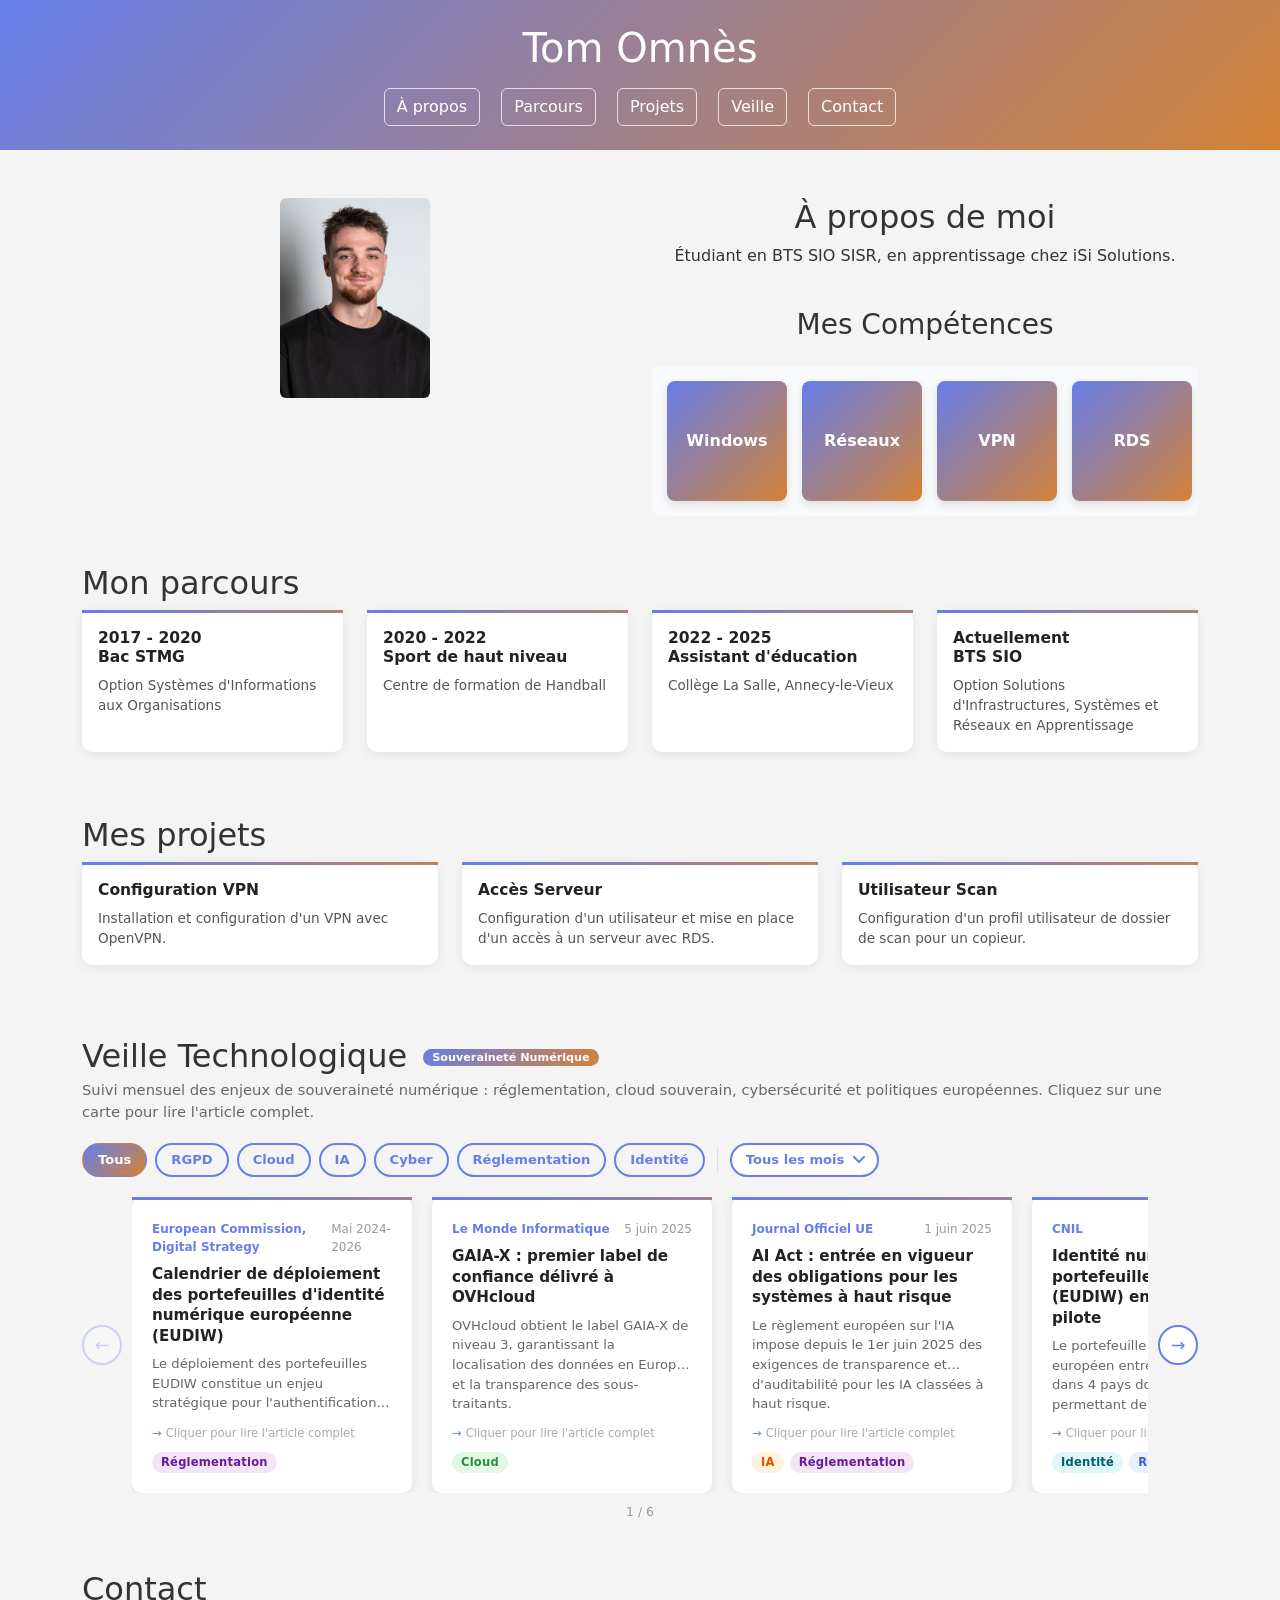
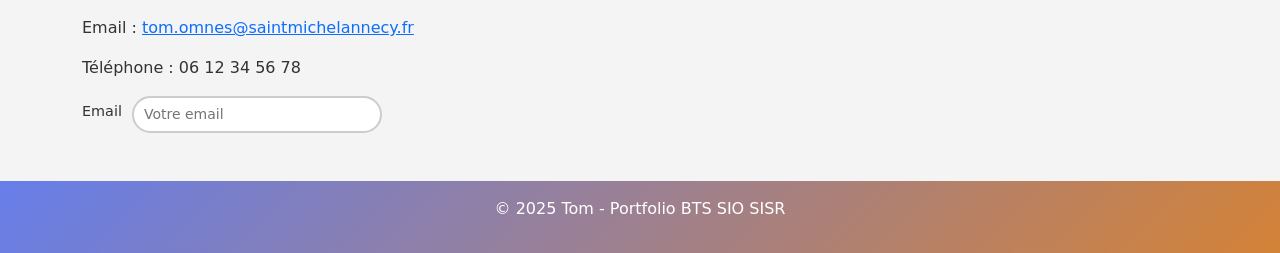
==== index.html @ b701b15f "Update source attribution in index.html" ====
<!DOCTYPE html>
<html lang="fr">
<head>
  <meta charset="UTF-8">
  <meta name="viewport" content="width=device-width, initial-scale=1">
  <title>Portfolio Tom Omnès</title>
  <link href="https://cdn.jsdelivr.net/npm/bootstrap@5.3.2/dist/css/bootstrap.min.css" rel="stylesheet">
  <link rel="stylesheet" href="Style.css">
  <style>

    /* ══════════════════════════════════════════════════════════
       HEADER / FOOTER
    ══════════════════════════════════════════════════════════ */
    header {
      background: linear-gradient(135deg, #667eea 0%, #d48236 100%) !important;
    }
    footer {
      background: linear-gradient(135deg, #667eea 0%, #d48236 100%) !important;
    }
    header .btn-outline-light {
      border-color: rgba(255,255,255,0.75) !important;
      color: #fff !important;
    }
    header .btn-outline-light:hover {
      background-color: rgba(255,255,255,0.2) !important;
      border-color: #fff !important;
    }

    /* ══════════════════════════════════════════════════════════
       CARDS UNIFIÉES — Parcours & Projets
    ══════════════════════════════════════════════════════════ */
    .card {
      border: none !important;
      border-top: 3px solid transparent !important;
      border-image: linear-gradient(135deg, #667eea, #d48236) 1 !important;
      border-radius: 10px !important;
      box-shadow: 0 2px 12px rgba(0,0,0,0.08) !important;
      transition: transform 0.25s ease, box-shadow 0.25s ease !important;
      background: #fff !important;
    }
    .card:hover {
      transform: translateY(-5px) !important;
      box-shadow: 0 8px 24px rgba(102,126,234,0.18) !important;
    }
    .card-title { font-weight: 700; color: #222; font-size: 0.97rem; }
    .card-text  { font-size: 0.85rem; color: #555; }

    /* ══════════════════════════════════════════════════════════
       COMPÉTENCES — carrousel infini
    ══════════════════════════════════════════════════════════ */
    .competences-scroll {
      width: 100%; overflow: hidden;
      background-color: #f8f9fa;
      border-radius: 8px; padding: 15px 0;
    }
    .competences-container {
      display: flex; gap: 15px; padding: 0 15px;
      animation: scrollLeft 30s linear infinite;
      width: fit-content;
    }
    .competences-container:hover { animation-play-state: paused; }
    .competence-card {
      min-width: 120px; height: 120px;
      background: linear-gradient(135deg, #667eea 0%, #d48236 100%);
      color: white; border-radius: 8px;
      display: flex; align-items: center; justify-content: center;
      font-weight: bold; text-align: center; padding: 10px;
      box-shadow: 0 4px 8px rgba(0,0,0,0.1);
      flex-shrink: 0; transition: transform 0.3s ease;
    }
    .competence-card:hover { transform: scale(1.05); }
    @keyframes scrollLeft {
      0%   { transform: translateX(0); }
      100% { transform: translateX(calc(-50% - 7.5px)); }
    }

    /* ══════════════════════════════════════════════════════════
       VEILLE — EN-TÊTE & FILTRES
    ══════════════════════════════════════════════════════════ */
    #veille { margin-bottom: 3rem; }
    #veille > h2 { margin-bottom: 0.25rem; }
    .veille-intro { color: #666; font-size: 0.92rem; margin-bottom: 1.25rem; }

    .month-badge {
      display: inline-block; font-size: 0.7rem; font-weight: 700;
      background: linear-gradient(135deg, #667eea, #d48236);
      color: #fff; padding: 2px 9px; border-radius: 100px;
      margin-left: 6px; vertical-align: middle;
    }

    .veille-filters {
      display: flex; flex-wrap: wrap; align-items: center;
      gap: 8px; margin-bottom: 1.25rem;
    }
    .filter-btn {
      padding: 5px 14px;
      border: 2px solid #667eea; background: transparent; color: #667eea;
      border-radius: 100px; font-size: 0.82rem; font-weight: 600;
      cursor: pointer; transition: all 0.2s ease;
    }
    .filter-btn:hover, .filter-btn.active {
      background: linear-gradient(135deg, #667eea, #d48236);
      border-color: transparent; color: #fff;
    }
    .filter-separator { width: 1px; height: 24px; background: #ddd; margin: 0 4px; }
    .filter-select {
      padding: 5px 32px 5px 14px;
      border: 2px solid #667eea; border-radius: 100px;
      font-size: 0.82rem; font-weight: 600; color: #667eea;
      background-color: #fff;
      background-image: url("data:image/svg+xml,%3Csvg xmlns='http://www.w3.org/2000/svg' width='12' height='8' viewBox='0 0 12 8'%3E%3Cpath d='M1 1l5 5 5-5' fill='none' stroke='%23667eea' stroke-width='2' stroke-linecap='round'/%3E%3C/svg%3E");
      background-repeat: no-repeat; background-position: right 12px center;
      appearance: none; -webkit-appearance: none;
      cursor: pointer; transition: all 0.2s ease; outline: none;
    }
    .filter-select:hover, .filter-select:focus {
      border-color: #d48236; color: #d48236;
      background-image: url("data:image/svg+xml,%3Csvg xmlns='http://www.w3.org/2000/svg' width='12' height='8' viewBox='0 0 12 8'%3E%3Cpath d='M1 1l5 5 5-5' fill='none' stroke='%23d48236' stroke-width='2' stroke-linecap='round'/%3E%3C/svg%3E");
    }

    /* ══════════════════════════════════════════════════════════
       VEILLE — CARROUSEL
    ══════════════════════════════════════════════════════════ */
    .veille-carousel-wrapper {
      position: relative; display: flex; align-items: center; gap: 10px;
    }
    .carousel-arrow {
      flex-shrink: 0; width: 40px; height: 40px; border-radius: 50%;
      border: 2px solid #667eea; background: #fff; color: #667eea;
      font-size: 1.1rem; cursor: pointer;
      display: flex; align-items: center; justify-content: center;
      transition: all 0.2s ease; user-select: none;
    }
    .carousel-arrow:hover {
      background: linear-gradient(135deg, #667eea, #d48236);
      border-color: transparent; color: #fff;
    }
    .carousel-arrow:disabled {
      opacity: 0.28; cursor: default;
      background: #fff; color: #667eea; border-color: #667eea;
    }
    .veille-track-outer { flex: 1; overflow: hidden; }
    .veille-track {
      display: flex; gap: 1.25rem;
      transition: transform 0.35s ease; will-change: transform;
    }
    .carousel-counter {
      text-align: center; font-size: 0.78rem; color: #999; margin-top: 10px;
    }

    /* ══════════════════════════════════════════════════════════
       VEILLE — CARTE (mode résumé uniquement)
    ══════════════════════════════════════════════════════════ */
    .veille-card {
      background: #fff; border-radius: 10px;
      box-shadow: 0 2px 12px rgba(0,0,0,0.08);
      padding: 1.25rem;
      display: flex; flex-direction: column;
      flex-shrink: 0; width: 280px;
      border-top: 3px solid transparent;
      border-image: linear-gradient(135deg, #667eea, #d48236) 1;
      transition: transform 0.25s ease, box-shadow 0.25s ease;
      cursor: pointer;
    }
    .veille-card:hover {
      transform: translateY(-5px);
      box-shadow: 0 8px 24px rgba(102,126,234,0.18);
    }

    .veille-meta {
      display: flex; justify-content: space-between; align-items: center;
      font-size: 0.75rem; color: #999; margin-bottom: 0.5rem;
    }
    .veille-source { font-weight: 600; color: #667eea; }

    .veille-card h4 {
      font-size: 0.95rem; font-weight: 700;
      margin-bottom: 0.5rem; color: #222; line-height: 1.35;
    }

    /* Résumé court — 3 lignes max avec ellipsis */
    .veille-short {
      font-size: 0.82rem; color: #666; line-height: 1.5;
      display: -webkit-box;
      -webkit-line-clamp: 3;
      -webkit-box-orient: vertical;
      overflow: hidden;
      flex: 1;
      margin-bottom: 0.75rem;
    }

    /* Indication "cliquer pour plus" */
    .veille-hint {
      font-size: 0.72rem; color: #aaa;
      display: flex; align-items: center; gap: 4px;
      margin-bottom: 0.6rem;
    }
    .veille-hint::before { content: "→"; color: #667eea; }

    /* Tags */
    .veille-tags { display: flex; flex-wrap: wrap; gap: 6px; margin-top: auto; }
    .tag {
      font-size: 0.72rem; font-weight: 700; padding: 2px 9px;
      border-radius: 100px; background: #f0f0f0; color: #555;
      letter-spacing: 0.02em;
    }
    .tag[data-theme="RGPD"]           { background:#e8f0fe; color:#3b5bdb; }
    .tag[data-theme="Cloud"]          { background:#e3f9e5; color:#2b8a3e; }
    .tag[data-theme="IA"]             { background:#fff3e0; color:#e65100; }
    .tag[data-theme="Cyber"]          { background:#fce4ec; color:#c62828; }
    .tag[data-theme="Réglementation"] { background:#f3e5f5; color:#6a1b9a; }
    .tag[data-theme="Identité"]       { background:#e0f7fa; color:#006064; }
    .tag[data-theme="Infra"]          { background:#fafafa; color:#333; border:1px solid #ddd; }

    /* ══════════════════════════════════════════════════════════
       MODALE DE DÉTAIL
    ══════════════════════════════════════════════════════════ */
    .modal-overlay {
      position: fixed; inset: 0; z-index: 9999;
      background: rgba(0,0,0,0.55);
      display: flex; align-items: center; justify-content: center;
      padding: 20px;
      opacity: 0; pointer-events: none;
      transition: opacity 0.25s ease;
    }
    .modal-overlay.open {
      opacity: 1; pointer-events: all;
    }
    .modal-box {
      background: #fff; border-radius: 14px;
      max-width: 640px; width: 100%;
      max-height: 85vh; overflow-y: auto;
      padding: 2rem;
      transform: translateY(24px);
      transition: transform 0.25s ease;
      position: relative;
    }
    .modal-overlay.open .modal-box {
      transform: translateY(0);
    }

    /* Barre de couleur en haut de la modale */
    .modal-box::before {
      content: "";
      display: block;
      height: 4px;
      background: linear-gradient(135deg, #667eea, #d48236);
      border-radius: 4px 4px 0 0;
      margin: -2rem -2rem 1.5rem -2rem;
      border-radius: 14px 14px 0 0;
    }

    .modal-close {
      position: absolute; top: 1rem; right: 1rem;
      width: 32px; height: 32px; border-radius: 50%;
      border: 1.5px solid #ddd; background: #fff;
      color: #888; font-size: 1rem; cursor: pointer;
      display: flex; align-items: center; justify-content: center;
      transition: all 0.2s;
    }
    .modal-close:hover { background: #f4f4f4; color: #333; border-color: #bbb; }

    .modal-meta {
      display: flex; align-items: center; gap: 10px;
      flex-wrap: wrap; margin-bottom: 0.75rem;
      font-size: 0.8rem; color: #999;
    }
    .modal-source { font-weight: 700; color: #667eea; font-size: 0.85rem; }
    .modal-date   { font-size: 0.8rem; }

    .modal-box h3 {
      font-size: 1.1rem; font-weight: 700; color: #222;
      line-height: 1.4; margin-bottom: 1rem;
    }

    .modal-detail {
      font-size: 0.88rem; color: #444;
      line-height: 1.75; margin-bottom: 1.25rem;
      white-space: pre-line;
    }

    /* Lien source dans la modale */
    .modal-link {
      display: inline-flex; align-items: center; gap: 6px;
      padding: 8px 18px;
      background: linear-gradient(135deg, #667eea, #d48236);
      color: #fff; font-size: 0.83rem; font-weight: 600;
      border-radius: 100px; text-decoration: none;
      transition: opacity 0.2s;
    }
    .modal-link:hover { opacity: 0.88; color: #fff; }
    .modal-link::before { content: "↗"; }

    .modal-tags { display: flex; flex-wrap: wrap; gap: 6px; margin-top: 1.25rem; }

    @media (max-width: 600px) {
      .veille-card { width: calc(100vw - 120px); }
      .veille-filters { gap: 6px; }
      .modal-box { padding: 1.5rem; }
    }

  </style>
</head>
<body>

  <!-- ══════════════════════════════════════════════════════════
       MODALE — générée une seule fois, remplie par le JS
  ══════════════════════════════════════════════════════════ -->
  <div class="modal-overlay" id="veilleModal" role="dialog" aria-modal="true">
    <div class="modal-box">
      <button class="modal-close" id="modalClose" aria-label="Fermer">✕</button>
      <div class="modal-meta">
        <span class="modal-source" id="mSource"></span>
        <span>·</span>
        <span class="modal-date" id="mDate"></span>
      </div>
      <h3 id="mTitle"></h3>
      <p class="modal-detail" id="mDetail"></p>
      <a class="modal-link" id="mLink" href="#" target="_blank" rel="noopener">Lire l'article source</a>
      <div class="modal-tags" id="mTags"></div>
    </div>
  </div>

  <header class="text-white text-center py-4">
    <h1>Tom Omnès</h1>
    <nav class="mt-3">
      <a href="#propos"   class="btn btn-outline-light mx-2">À propos</a>
      <a href="#parcours" class="btn btn-outline-light mx-2">Parcours</a>
      <a href="#projets"  class="btn btn-outline-light mx-2">Projets</a>
      <a href="#veille"   class="btn btn-outline-light mx-2">Veille</a>
      <a href="#contact"  class="btn btn-outline-light mx-2">Contact</a>
    </nav>
  </header>

  <main class="container my-5">

    <!-- ── À PROPOS ─────────────────────────────────────────── -->
    <div id="propos" class="row mb-5 align-items-start">
      <div class="col-md-6 d-flex justify-content-center">
        <img id="PhT" src="images/PhotoTom.jpg" alt="Photo de profil" class="img-fluid rounded">
      </div>
      <div class="col-md-6 d-flex flex-column align-items-center justify-content-start">
        <h2 class="text-center">À propos de moi</h2>
        <p class="text-center">Étudiant en BTS SIO SISR, en apprentissage chez iSi Solutions.</p>
        <h3 class="text-center mt-4">Mes Compétences</h3>
        <div class="competences-scroll mt-3">
          <div class="competences-container">
            <div class="competence-card">Windows</div>
            <div class="competence-card">Réseaux</div>
            <div class="competence-card">VPN</div>
            <div class="competence-card">RDS</div>
            <div class="competence-card">Active Directory</div>
            <div class="competence-card">HTML/CSS</div>
            <div class="competence-card">JavaScript</div>
            <div class="competence-card">Linux</div>
            <div class="competence-card">Windows</div>
            <div class="competence-card">Réseaux</div>
            <div class="competence-card">VPN</div>
            <div class="competence-card">RDS</div>
            <div class="competence-card">Active Directory</div>
            <div class="competence-card">HTML/CSS</div>
            <div class="competence-card">JavaScript</div>
            <div class="competence-card">Linux</div>
          </div>
        </div>
      </div>
    </div>

    <!-- ── PARCOURS ──────────────────────────────────────────── -->
    <div id="parcours" class="mb-5">
      <h2>Mon parcours</h2>
      <div class="row">
        <div class="col-md-3 mb-3">
          <div class="card h-100"><div class="card-body">
            <h5 class="card-title">2017 - 2020<br>Bac STMG</h5>
            <p class="card-text">Option Systèmes d'Informations aux Organisations</p>
          </div></div>
        </div>
        <div class="col-md-3 mb-3">
          <div class="card h-100"><div class="card-body">
            <h5 class="card-title">2020 - 2022<br>Sport de haut niveau</h5>
            <p class="card-text">Centre de formation de Handball</p>
          </div></div>
        </div>
        <div class="col-md-3 mb-3">
          <div class="card h-100"><div class="card-body">
            <h5 class="card-title">2022 - 2025<br>Assistant d'éducation</h5>
            <p class="card-text">Collège La Salle, Annecy-le-Vieux</p>
          </div></div>
        </div>
        <div class="col-md-3 mb-3">
          <div class="card h-100"><div class="card-body">
            <h5 class="card-title">Actuellement<br>BTS SIO</h5>
            <p class="card-text">Option Solutions d'Infrastructures, Systèmes et Réseaux en Apprentissage</p>
          </div></div>
        </div>
      </div>
    </div>

    <!-- ── PROJETS ───────────────────────────────────────────── -->
    <div id="projets" class="mb-5">
      <h2>Mes projets</h2>
      <div class="row">
        <div class="col-md-4 mb-4">
          <div class="card h-100"><div class="card-body">
            <h5 class="card-title">Configuration VPN</h5>
            <p class="card-text">Installation et configuration d'un VPN avec OpenVPN.</p>
          </div></div>
        </div>
        <div class="col-md-4 mb-4">
          <div class="card h-100"><div class="card-body">
            <h5 class="card-title">Accès Serveur</h5>
            <p class="card-text">Configuration d'un utilisateur et mise en place d'un accès à un serveur avec RDS.</p>
          </div></div>
        </div>
        <div class="col-md-4 mb-4">
          <div class="card h-100"><div class="card-body">
            <h5 class="card-title">Utilisateur Scan</h5>
            <p class="card-text">Configuration d'un profil utilisateur de dossier de scan pour un copieur.</p>
          </div></div>
        </div>
      </div>
    </div>

    <!-- ── VEILLE TECHNOLOGIQUE ──────────────────────────────── -->
    <div id="veille" class="mb-5">
      <h2>Veille Technologique <span class="month-badge">Souveraineté Numérique</span></h2>
      <p class="veille-intro">
        Suivi mensuel des enjeux de souveraineté numérique : réglementation, cloud souverain,
        cybersécurité et politiques européennes. Cliquez sur une carte pour lire l'article complet.
      </p>

      <div class="veille-filters" id="veilleFilters">
        <button class="filter-btn active" data-filter="all">Tous</button>
        <button class="filter-btn" data-filter="theme-RGPD">RGPD</button>
        <button class="filter-btn" data-filter="theme-Cloud">Cloud</button>
        <button class="filter-btn" data-filter="theme-IA">IA</button>
        <button class="filter-btn" data-filter="theme-Cyber">Cyber</button>
        <button class="filter-btn" data-filter="theme-Réglementation">Réglementation</button>
        <button class="filter-btn" data-filter="theme-Identité">Identité</button>
        <div class="filter-separator"></div>
        <select class="filter-select" id="filterMois" aria-label="Filtrer par mois">
          <option value="all">Tous les mois</option>
          <option value="mois-2025-06">Juin 2025</option>
          <option value="mois-2025-05">Mai 2025</option>
          <!-- Ajouter ici : <option value="mois-2026-04">Avril 2026</option> -->
        </select>
      </div>

      <div class="veille-carousel-wrapper">
        <button class="carousel-arrow" id="arrowPrev" aria-label="Précédent">&#8592;</button>
        <div class="veille-track-outer">
          <div class="veille-track" id="veilleTrack">

            <!-- ══════════════════════════════════════════════════
                 STRUCTURE D'UNE CARTE :
                 - data-themes     : thèmes séparés par espace
                 - data-mois       : AAAA-MM
                 - data-detail     : texte long affiché dans la modale
                                     (peut contenir des \n pour les sauts de ligne)
                 - data-link       : URL de l'article source
                 - data-link-label : texte du bouton lien (optionnel)
                 Ajouter les nouvelles cartes ICI, avant les autres.
            ══════════════════════════════════════════════════ -->

            <!-- CARTE 1 -->
            <article class="veille-card"
              data-themes="Réglementation"
              data-mois="2026-03"
              data-detail="Le Règlement (UE) 2024/1183 établissant le cadre de l'identité numérique européenne est entré en vigueur, mandatant les États membres de fournir des portefeuilles d'identité numérique (eID Wallet) aux citoyens d'ici fin 2026.

Plusieurs États membres, dont la Danemark, la France, la Grèce, l'Italie et l'Espagne, sont attendus pour intégrer une solution technique commune de vérification d'âge dans leurs portefeuilles numériques nationaux. Le calendrier prévoit : fin 2025 les premiers portefeuilles d'État disponibles, et 2026 l'obligation pour les services publics et privés d'accepter l'EUDIW pour l'authentification, avec disponibilité large dans tous les États membres.

Le Règlement du cadre d'identité numérique européenne est entré en force le 20 mai 2024, et les États membres doivent offrir au minimum un portefeuille d'identité numérique à tous les citoyens, résidents et entreprises d'ici 2026.

À retenir : Le déploiement des portefeuilles EUDIW constitue un enjeu stratégique pour l'authentification numérique souveraine européenne, avec une deadline fin 2026."
              data-link="https://digital-strategy.ec.europa.eu/en/policies/eudi-regulation"
              data-link-label="Lire sur digital-strategy.ec">
              <div class="veille-meta">
                <span class="veille-source">European Commission, Digital Strategy</span>
                <span>Mai 2024-2026</span>
              </div>
              <h4>Calendrier de déploiement des portefeuilles d'identité numérique européenne (EUDIW)</h4>
              <p class="veille-short">
                Le déploiement des portefeuilles EUDIW constitue un enjeu stratégique pour l'authentification numérique souveraine européenne, avec une deadline fin 2026.
              </p>
              <span class="veille-hint">Cliquer pour lire l'article complet</span>
              <div class="veille-tags">
                <span class="tag" data-theme="Réglementation">Réglementation</span>
              </div>
            </article>

            <!-- CARTE 2 -->
            <article class="veille-card"
              data-themes="Cloud"
              data-mois="2025-06"
              data-detail="OVHcloud est devenu le premier hébergeur européen à obtenir le label GAIA-X de niveau 3, le plus élevé de l'initiative européenne pour un cloud de confiance.

Ce label garantit trois points essentiels : la localisation des données exclusivement en Europe, la transparence totale sur l'identité des sous-traitants et partenaires techniques, et l'absence d'accès possible par des États tiers en vertu de lois extraterritoriales (comme le CLOUD Act américain).

Concrètement, ce label commence à s'imposer dans les appels d'offres publics français. En 2025, plusieurs collectivités territoriales et établissements de santé ont conditionné leurs marchés cloud à l'obtention d'un label GAIA-X ou d'une qualification SecNumCloud. OVHcloud revendique plus de 1,6 million de clients dans 140 pays et un chiffre d'affaires de 912 M€ en 2024.

L'initiative GAIA-X regroupe 300 organisations membres, dont des acteurs français (Thales, Airbus, Dassault Systèmes) et allemands (SAP, Deutsche Telekom), avec pour ambition de créer un écosystème cloud européen souverain face aux géants américains AWS, Azure et Google Cloud."
              data-link="https://www.lemondeinformatique.fr/"
              data-link-label="Lire sur lemondeinformatique.fr">
              <div class="veille-meta">
                <span class="veille-source">Le Monde Informatique</span>
                <span>5 juin 2025</span>
              </div>
              <h4>GAIA-X : premier label de confiance délivré à OVHcloud</h4>
              <p class="veille-short">
                OVHcloud obtient le label GAIA-X de niveau 3, garantissant la localisation des données en Europe et la transparence des sous-traitants.
              </p>
              <span class="veille-hint">Cliquer pour lire l'article complet</span>
              <div class="veille-tags">
                <span class="tag" data-theme="Cloud">Cloud</span>
              </div>
            </article>

            <!-- CARTE 3 -->
            <article class="veille-card"
              data-themes="IA Réglementation"
              data-mois="2025-06"
              data-detail="Depuis le 1er juin 2025, le règlement européen sur l'intelligence artificielle (AI Act) impose des obligations contraignantes pour les systèmes d'IA classés à haut risque.

Sont concernés : les systèmes d'IA utilisés dans le recrutement, la biométrie, les infrastructures critiques, l'éducation et la justice. Ces systèmes doivent désormais disposer d'une documentation technique complète, être enregistrés dans une base de données européenne (EU AI Database), et faire l'objet d'une surveillance humaine obligatoire.

Les modèles d'IA à usage général (comme les LLM) sont soumis à des obligations de transparence spécifiques. Les fournisseurs de modèles « à risque systémique » (capacités supérieures à 10^25 FLOPS d'entraînement) doivent notifier la Commission européenne et subir des audits indépendants.

En France, la CNIL joue le rôle d'autorité nationale de supervision pour les usages impliquant des données personnelles. Les sanctions prévues vont jusqu'à 35 M€ ou 7 % du chiffre d'affaires mondial pour les violations les plus graves. La mise en application totale du règlement s'échelonnera jusqu'en août 2026 selon les catégories de systèmes."
              data-link="https://eur-lex.europa.eu/"
              data-link-label="Lire sur eur-lex.europa.eu">
              <div class="veille-meta">
                <span class="veille-source">Journal Officiel UE</span>
                <span>1 juin 2025</span>
              </div>
              <h4>AI Act : entrée en vigueur des obligations pour les systèmes à haut risque</h4>
              <p class="veille-short">
                Le règlement européen sur l'IA impose depuis le 1er juin 2025 des exigences de transparence et d'auditabilité pour les IA classées à haut risque.
              </p>
              <span class="veille-hint">Cliquer pour lire l'article complet</span>
              <div class="veille-tags">
                <span class="tag" data-theme="IA">IA</span>
                <span class="tag" data-theme="Réglementation">Réglementation</span>
              </div>
            </article>

            <!-- CARTE 4 -->
            <article class="veille-card"
              data-themes="Identité RGPD"
              data-mois="2025-05"
              data-detail="Le portefeuille d'identité numérique européen (European Digital Identity Wallet — EUDIW) est entré en phase pilote dans quatre pays : France, Allemagne, Pays-Bas et Espagne, depuis mai 2025.

Ce portefeuille permettra aux citoyens européens de stocker et présenter des documents officiels de façon numérique et sécurisée : carte d'identité, permis de conduire, diplômes, ordonnances médicales. Il repose sur le règlement eIDAS 2.0, qui impose aux États membres de proposer une identité numérique à tous leurs citoyens d'ici fin 2026.

En France, l'application sera développée par le groupement La Suite Numérique, avec une phase de déploiement grand public prévue pour 2026. Le portefeuille utilisera la technologie des Verifiable Credentials (justificatifs vérifiables), standardisée par le W3C, associée au protocole OpenID Connect 4 VP pour la présentation sécurisée.

L'enjeu principal est la souveraineté : contrairement aux solutions actuelles comme France Connect (qui s'appuie sur des fournisseurs d'identité tiers), le portefeuille EUDIW restera sous contrôle de l'utilisateur et de l'État, sans intermédiaire privé américain. Le projet implique un investissement de 46 M€ au niveau européen pour les phases pilotes."
              data-link="https://www.cnil.fr/fr/actualites"
              data-link-label="Lire sur cnil.fr">
              <div class="veille-meta">
                <span class="veille-source">CNIL</span>
                <span>20 mai 2025</span>
              </div>
              <h4>Identité numérique : le portefeuille européen (EUDIW) entre en phase pilote</h4>
              <p class="veille-short">
                Le portefeuille d'identité numérique européen entre en phase pilote dans 4 pays dont la France, permettant de stocker diplômes et données de santé sans dépendre de plateformes privées américaines.
              </p>
              <span class="veille-hint">Cliquer pour lire l'article complet</span>
              <div class="veille-tags">
                <span class="tag" data-theme="Identité">Identité</span>
                <span class="tag" data-theme="RGPD">RGPD</span>
              </div>
            </article>

            <!-- CARTE 5 -->
            <article class="veille-card"
              data-themes="Cyber Infra"
              data-mois="2025-05"
              data-detail="Le règlement européen Cyber Resilience Act (CRA), entré en vigueur en décembre 2024, impose aux fabricants d'équipements connectés de fournir des mises à jour de sécurité pendant toute la durée de vie commerciale du produit, avec un minimum de 5 ans après la mise en vente.

Le règlement s'applique à tout produit comportant des composants numériques : objets connectés (IoT), routeurs, caméras IP, NAS, commutateurs réseau, mais aussi logiciels embarqués. Les fabricants doivent désormais publier un Software Bill of Materials (SBOM) — un inventaire complet des composants logiciels utilisés — et déclarer toute vulnérabilité exploitée dans les 24 heures suivant sa découverte à l'ENISA (agence européenne de cybersécurité).

Les sanctions prévues atteignent 15 M€ ou 2,5 % du chiffre d'affaires mondial. Les PME bénéficient de délais de mise en conformité allongés jusqu'en 2027. Côté technicien réseau, cette réglementation change directement les pratiques : obligation de documenter les versions firmware de chaque équipement du parc, surveillance active des CVE (Common Vulnerabilities and Exposures) publiées par les constructeurs, et mise en place de plans de patch management formalisés.

Selon l'ENISA, en 2024, 40 % des cyberattaques sur les entreprises européennes exploitaient des vulnérabilités connues non corrigées sur des équipements réseau."
              data-link="https://www.silicon.fr/"
              data-link-label="Lire sur silicon.fr">
              <div class="veille-meta">
                <span class="veille-source">Silicon.fr</span>
                <span>8 mai 2025</span>
              </div>
              <h4>Cyber Resilience Act : les équipements connectés devront être patchés 5 ans</h4>
              <p class="veille-short">
                Le règlement européen CRA oblige les fabricants d'objets connectés à fournir des mises à jour de sécurité pendant 5 ans minimum. Un enjeu majeur pour la gestion du parc réseau.
              </p>
              <span class="veille-hint">Cliquer pour lire l'article complet</span>
              <div class="veille-tags">
                <span class="tag" data-theme="Cyber">Cyber</span>
                <span class="tag" data-theme="Infra">Infra</span>
              </div>
            </article>

            <!-- CARTE 6 -->
            <article class="veille-card"
              data-themes="Cloud Réglementation"
              data-mois="2025-05"
              data-detail="S3ns, la coentreprise créée par Thales (51 %) et Google (49 %), a obtenu la qualification SecNumCloud de l'ANSSI au niveau 3.2 — le plus élevé — en mai 2025. C'est une première mondiale pour un service cloud basé sur une technologie américaine.

Concrètement, l'architecture mise en place garantit que : les données des clients restent physiquement en France (centres de données de Marseille et Paris), les clés de chiffrement sont exclusivement détenues et gérées par Thales via son HSM (Hardware Security Module), Google n'a aucun accès possible aux données chiffrées, et tout accès d'une autorité étrangère (notamment via le CLOUD Act américain) est contractuellement et techniquement exclu.

Cette qualification ouvre l'accès aux marchés publics sensibles : hôpitaux, ministères, collectivités de taille importante, opérateurs d'importance vitale. Le marché adressable est estimé à 4 Md€ en France. S3ns propose des services GCP (Google Cloud Platform) qualifiés : Google Workspace, BigQuery, Kubernetes, et Cloud Storage.

À titre de comparaison, Microsoft a obtenu une qualification similaire via Bleu (coentreprise avec Orange et Cap Gemini), et AWS travaille sur une solution analogue avec Atos. Cette « cloudification souveraine » illustre la stratégie européenne de reprendre le contrôle des infrastructures numériques sans renoncer aux technologies des hyperscalers américains."
              data-link="https://www.silicon.fr/"
              data-link-label="Lire sur silicon.fr">
              <div class="veille-meta">
                <span class="veille-source">Silicon.fr</span>
                <span>3 mai 2025</span>
              </div>
              <h4>SecNumCloud : Thales/S3ns obtient la qualification pour son cloud de confiance</h4>
              <p class="veille-short">
                S3ns, la coentreprise Thales–Google, obtient la qualification SecNumCloud de l'ANSSI. Les données restent en France, les clés de chiffrement sont contrôlées par Thales.
              </p>
              <span class="veille-hint">Cliquer pour lire l'article complet</span>
              <div class="veille-tags">
                <span class="tag" data-theme="Cloud">Cloud</span>
                <span class="tag" data-theme="Réglementation">Réglementation</span>
              </div>
            </article>

          </div><!-- /veille-track -->
        </div>
        <button class="carousel-arrow" id="arrowNext" aria-label="Suivant">&#8594;</button>
      </div>

      <div class="carousel-counter" id="carouselCounter"></div>
    </div><!-- /veille -->

    <!-- ── CONTACT ───────────────────────────────────────────── -->
    <div id="contact" class="mb-5">
      <h2>Contact</h2>
      <p>Email : <a href="mailto:tom.omnes@saintmichelannecy.fr">tom.omnes@saintmichelannecy.fr</a></p>
      <p>Téléphone : 06 12 34 56 78</p>
      <div class="form_group">
        <label for="email">Email</label>
        <input type="email" name="email" id="email" placeholder="Votre email">
      </div>
    </div>

  </main>

  <footer class="text-white text-center py-3">
    <p>&copy; 2025 Tom - Portfolio BTS SIO SISR</p>
  </footer>

  <script src="https://cdn.jsdelivr.net/npm/bootstrap@5.3.2/dist/js/bootstrap.bundle.min.js"></script>
  <script>
  (function () {

    /* ── MODALE ──────────────────────────────────────────────── */
    const overlay   = document.getElementById('veilleModal');
    const mSource   = document.getElementById('mSource');
    const mDate     = document.getElementById('mDate');
    const mTitle    = document.getElementById('mTitle');
    const mDetail   = document.getElementById('mDetail');
    const mLink     = document.getElementById('mLink');
    const mTags     = document.getElementById('mTags');
    const modalClose = document.getElementById('modalClose');

    function openModal(card) {
      // Récupérer les données depuis les data-attributes de la carte
      mSource.textContent  = card.querySelector('.veille-source').textContent;
      mDate.textContent    = card.querySelector('.veille-meta span:last-child').textContent;
      mTitle.textContent   = card.querySelector('h4').textContent;
      mDetail.textContent  = card.dataset.detail || '';
      mLink.href           = card.dataset.link || '#';
      mLink.textContent    = card.dataset.linkLabel || 'Lire l\'article source';

      // Reproduire les tags
      mTags.innerHTML = card.querySelector('.veille-tags').innerHTML;

      overlay.classList.add('open');
      document.body.style.overflow = 'hidden';
    }

    function closeModal() {
      overlay.classList.remove('open');
      document.body.style.overflow = '';
    }

    // Clic sur une carte → ouvre la modale
    document.getElementById('veilleTrack').addEventListener('click', function (e) {
      const card = e.target.closest('.veille-card');
      if (card) openModal(card);
    });

    // Fermeture : bouton ✕, clic sur l'overlay, touche Échap
    modalClose.addEventListener('click', closeModal);
    overlay.addEventListener('click', function (e) {
      if (e.target === overlay) closeModal();
    });
    document.addEventListener('keydown', function (e) {
      if (e.key === 'Escape') closeModal();
    });

    /* ── CARROUSEL ───────────────────────────────────────────── */
    const track      = document.getElementById('veilleTrack');
    const btnPrev    = document.getElementById('arrowPrev');
    const btnNext    = document.getElementById('arrowNext');
    const counter    = document.getElementById('carouselCounter');
    const filterBtns = document.getElementById('veilleFilters');
    const filterMois = document.getElementById('filterMois');

    let currentIndex = 0;
    let visibleCards = [];
    let activeTheme  = 'all';
    let activeMois   = 'all';

    function getCardWidth() {
      return visibleCards.length ? visibleCards[0].offsetWidth + 20 : 300;
    }

    function updateCarousel() {
      if (!visibleCards.length) {
        track.style.transform = 'translateX(0)';
        btnPrev.disabled = true;
        btnNext.disabled = true;
        counter.textContent = 'Aucune carte pour ce filtre';
        return;
      }
      if (currentIndex >= visibleCards.length) currentIndex = 0;
      track.style.transform = `translateX(-${currentIndex * getCardWidth()}px)`;
      btnPrev.disabled = currentIndex === 0;
      btnNext.disabled = currentIndex >= visibleCards.length - 1;
      counter.textContent = `${currentIndex + 1} / ${visibleCards.length}`;
    }

    function applyFilters() {
      const all = Array.from(track.querySelectorAll('.veille-card'));
      all.forEach(card => {
        const matchTheme = activeTheme === 'all' || card.dataset.themes.includes(activeTheme.replace('theme-', ''));
        const matchMois  = activeMois  === 'all' || card.dataset.mois === activeMois.replace('mois-', '');
        card.style.display = (matchTheme && matchMois) ? 'flex' : 'none';
      });
      visibleCards = all.filter(c => c.style.display !== 'none');
      currentIndex = 0;
      updateCarousel();
    }

    filterBtns.addEventListener('click', function (e) {
      const btn = e.target.closest('.filter-btn');
      if (!btn) return;
      filterBtns.querySelectorAll('.filter-btn').forEach(b => b.classList.remove('active'));
      btn.classList.add('active');
      activeTheme = btn.dataset.filter;
      applyFilters();
    });

    filterMois.addEventListener('change', function () {
      activeMois = this.value;
      applyFilters();
    });

    btnPrev.addEventListener('click', () => { if (currentIndex > 0) { currentIndex--; updateCarousel(); } });
    btnNext.addEventListener('click', () => { if (currentIndex < visibleCards.length - 1) { currentIndex++; updateCarousel(); } });

    applyFilters();

  })();
  </script>

</body>
</html>
---- Style.css ----
body {
  background-color: #f4f4f4;
  color: #333;
}

header {
  background: linear-gradient(135deg, #667eea 0%, #d48236 100%);
}

footer {
  background: linear-gradient(135deg, #667eea 0%, #d48236 100%);
}

.card {
  border: none;
  box-shadow: 0 0 10px rgba(0, 0, 0, 0.08);
  transition: transform 0.3s ease;
}

.card:hover {
  transform: translateY(-5px);
}

#PhT {
  max-width: 150px;
  width: 50%;
  height: auto;
  display: block;
}

.competences-scroll {
  width: 100%;
  overflow: hidden;
  background-color: #f8f9fa;
  border-radius: 8px;
  padding: 15px 0;
}

.competences-container {
  display: flex;
  gap: 15px;
  padding: 0 15px;
  animation: scroll 30s linear infinite;
  width: fit-content;
}

.competence-card {
  min-width: 120px;
  height: 120px;
  background: linear-gradient(135deg, #667eea 0%, #d48236 100%);
  color: white;
  border-radius: 8px;
  display: flex;
  align-items: center;
  justify-content: center;
  font-weight: bold;
  text-align: center;
  padding: 10px;
  box-shadow: 0 4px 8px rgba(0, 0, 0, 0.1);
  transition: transform 0.3s ease;
  flex-shrink: 0;
}

.competence-card:hover {
  transform: scale(1.05);
  box-shadow: 0 6px 12px rgba(0, 0, 0, 0.15);
}

@keyframes scroll {
  0% {
    transform: translateX(0);
  }
  100% {
    transform: translateX(calc(-50% - 7.5px));
  }
}

.competences-container:hover {
  animation-play-state: paused;
}

#email {
  width: 250px;
  padding: 6px 10px;
  font-size: 14px;
}

.form_group {
  display: flex;
  flex-direction: row;
  align-items: center;
  gap: 10px;
}


.form_group label {
  font-size: 0.9rem;
  margin-bottom: 0.3rem;
  color: #333;
}


.form_group input {
  border: 2px solid #ccc;
  border-radius: 100rem;
  color: #2518dc;
  font-size: 1.2rem;
  outline: none;
  padding: 0.7rem 1.5rem;
  min-width: 220px
}

.form_group input:focus {
  border-color: #2518dc;
}

.form_group input:invalid:not(:focus):not(:placeholder-shown) {
  background: white;
  border-color: #c84504;
  background-image: url("data:image/svg+xml,%3Csvg xmlns='http://www.w3.org/2000/svg' width='20' height='20' viewBox='0 0 24 24' fill='%23c84504'%3E%3Cpath d='M1 21h22L12 2 1 21zm12-3h-2v-2h2v2zm0-4h-2v-4h2v4z'/%3E%3C/svg%3E");
  background-repeat: no-repeat;
  background-position: right 10px center;
  padding-right: 40px;
}
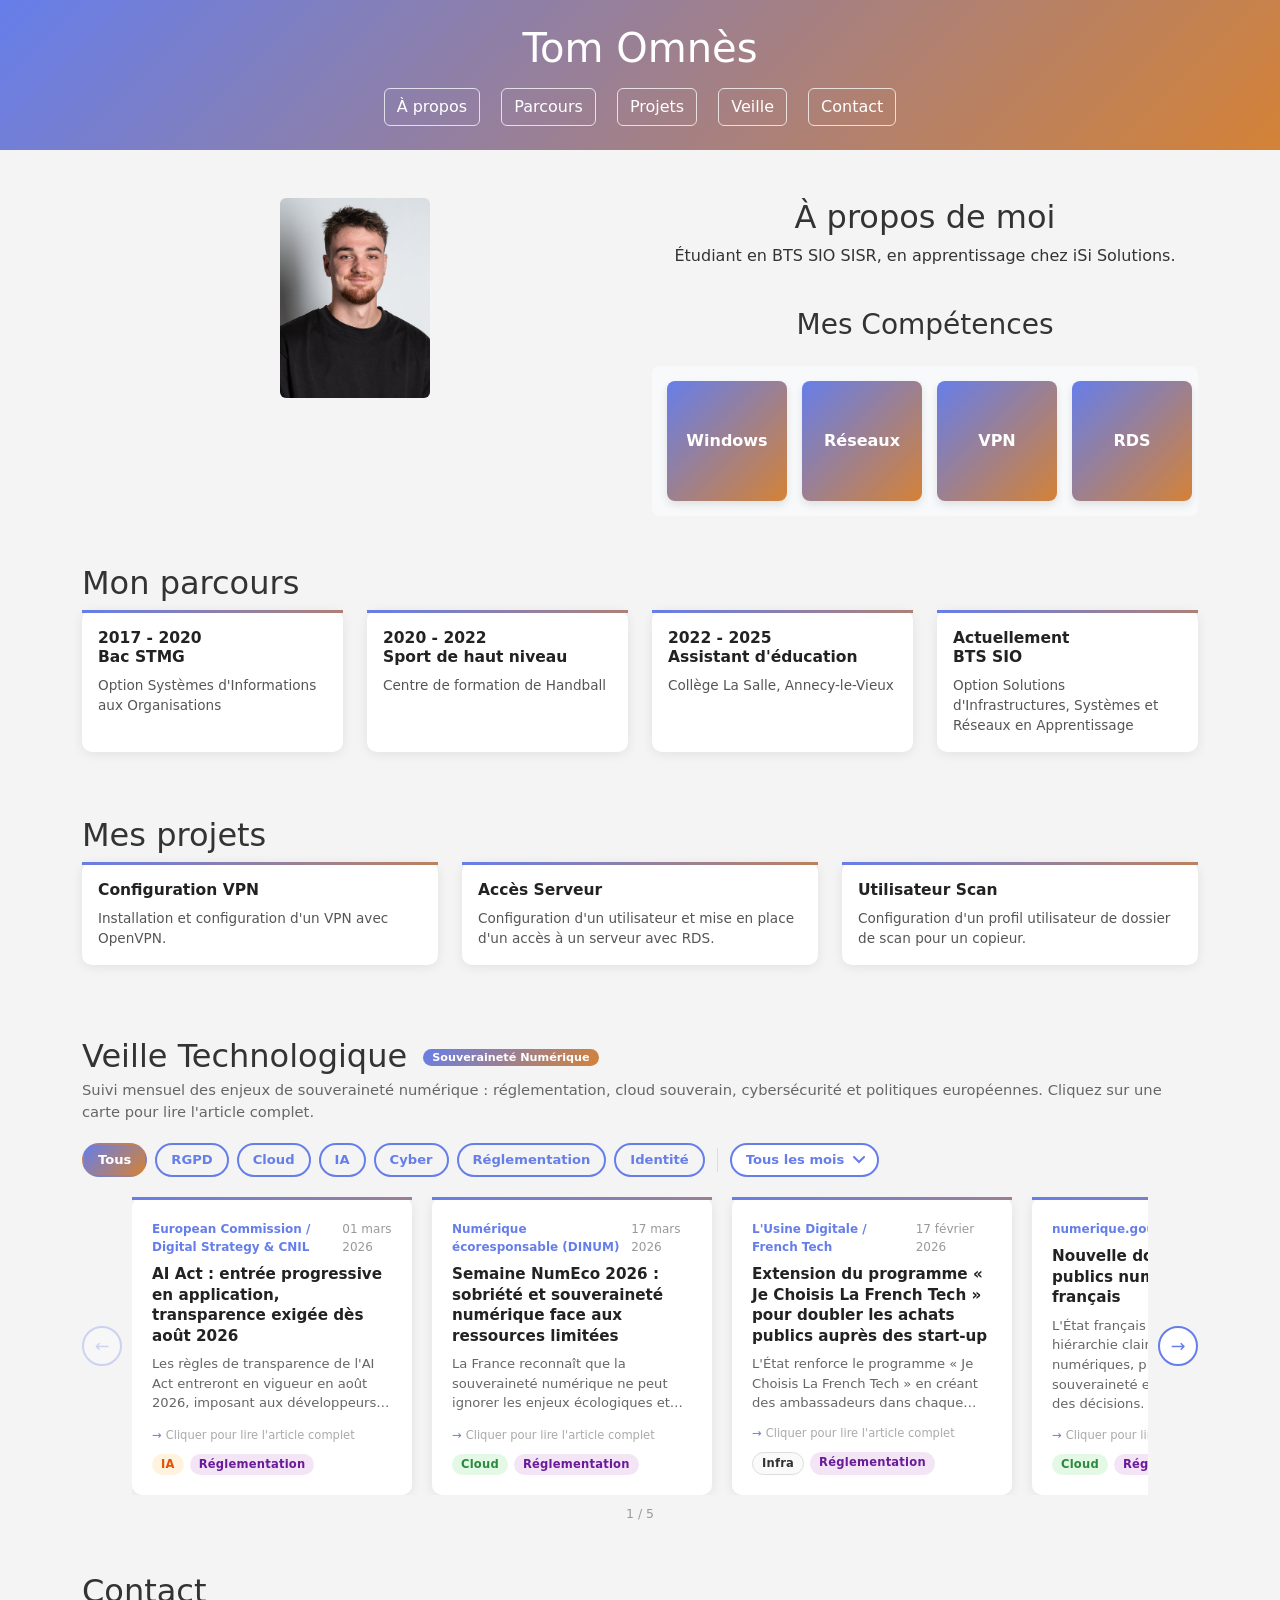
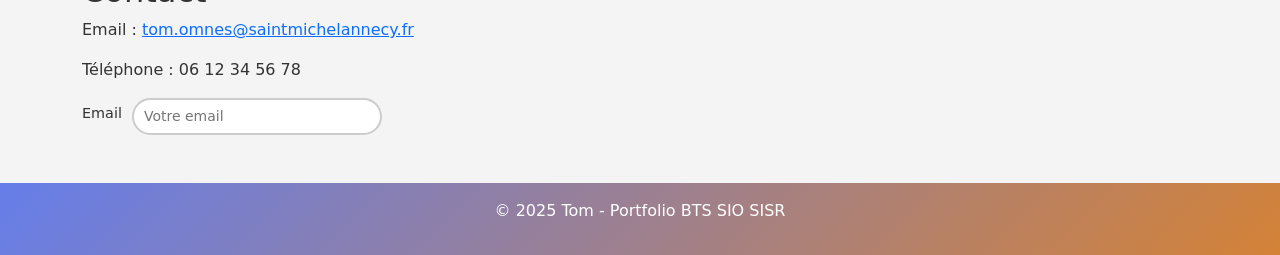
==== commit 2e246ce3: "Update articles and options in index.html" ====
--- a/index.html
+++ b/index.html
@@ -441,9 +441,8 @@
         <div class="filter-separator"></div>
         <select class="filter-select" id="filterMois" aria-label="Filtrer par mois">
           <option value="all">Tous les mois</option>
-          <option value="mois-2025-06">Juin 2025</option>
-          <option value="mois-2025-05">Mai 2025</option>
-          <!-- Ajouter ici : <option value="mois-2026-04">Avril 2026</option> -->
+          <option value="mois-2026-03">Mars 2026</option>
+          <!-- Ajouter ici : <option value="mosis-2026-04">Avril 2026</option> -->
         </select>
       </div>
 
@@ -463,81 +462,19 @@
                  Ajouter les nouvelles cartes ICI, avant les autres.
             ══════════════════════════════════════════════════ -->
 
-            <!-- CARTE 1 -->
-            <article class="veille-card"
-              data-themes="Réglementation"
-              data-mois="2026-03"
-              data-detail="Le Règlement (UE) 2024/1183 établissant le cadre de l'identité numérique européenne est entré en vigueur, mandatant les États membres de fournir des portefeuilles d'identité numérique (eID Wallet) aux citoyens d'ici fin 2026.
-
-Plusieurs États membres, dont la Danemark, la France, la Grèce, l'Italie et l'Espagne, sont attendus pour intégrer une solution technique commune de vérification d'âge dans leurs portefeuilles numériques nationaux. Le calendrier prévoit : fin 2025 les premiers portefeuilles d'État disponibles, et 2026 l'obligation pour les services publics et privés d'accepter l'EUDIW pour l'authentification, avec disponibilité large dans tous les États membres.
-
-Le Règlement du cadre d'identité numérique européenne est entré en force le 20 mai 2024, et les États membres doivent offrir au minimum un portefeuille d'identité numérique à tous les citoyens, résidents et entreprises d'ici 2026.
-
-À retenir : Le déploiement des portefeuilles EUDIW constitue un enjeu stratégique pour l'authentification numérique souveraine européenne, avec une deadline fin 2026."
-              data-link="https://digital-strategy.ec.europa.eu/en/policies/eudi-regulation"
-              data-link-label="Lire sur digital-strategy.ec">
-              <div class="veille-meta">
-                <span class="veille-source">European Commission, Digital Strategy</span>
-                <span>Mai 2024-2026</span>
-              </div>
-              <h4>Calendrier de déploiement des portefeuilles d'identité numérique européenne (EUDIW)</h4>
-              <p class="veille-short">
-                Le déploiement des portefeuilles EUDIW constitue un enjeu stratégique pour l'authentification numérique souveraine européenne, avec une deadline fin 2026.
-              </p>
-              <span class="veille-hint">Cliquer pour lire l'article complet</span>
-              <div class="veille-tags">
-                <span class="tag" data-theme="Réglementation">Réglementation</span>
-              </div>
-            </article>
-
-            <!-- CARTE 2 -->
-            <article class="veille-card"
-              data-themes="Cloud"
-              data-mois="2025-06"
-              data-detail="OVHcloud est devenu le premier hébergeur européen à obtenir le label GAIA-X de niveau 3, le plus élevé de l'initiative européenne pour un cloud de confiance.
-
-Ce label garantit trois points essentiels : la localisation des données exclusivement en Europe, la transparence totale sur l'identité des sous-traitants et partenaires techniques, et l'absence d'accès possible par des États tiers en vertu de lois extraterritoriales (comme le CLOUD Act américain).
-
-Concrètement, ce label commence à s'imposer dans les appels d'offres publics français. En 2025, plusieurs collectivités territoriales et établissements de santé ont conditionné leurs marchés cloud à l'obtention d'un label GAIA-X ou d'une qualification SecNumCloud. OVHcloud revendique plus de 1,6 million de clients dans 140 pays et un chiffre d'affaires de 912 M€ en 2024.
-
-L'initiative GAIA-X regroupe 300 organisations membres, dont des acteurs français (Thales, Airbus, Dassault Systèmes) et allemands (SAP, Deutsche Telekom), avec pour ambition de créer un écosystème cloud européen souverain face aux géants américains AWS, Azure et Google Cloud."
-              data-link="https://www.lemondeinformatique.fr/"
-              data-link-label="Lire sur lemondeinformatique.fr">
-              <div class="veille-meta">
-                <span class="veille-source">Le Monde Informatique</span>
-                <span>5 juin 2025</span>
-              </div>
-              <h4>GAIA-X : premier label de confiance délivré à OVHcloud</h4>
-              <p class="veille-short">
-                OVHcloud obtient le label GAIA-X de niveau 3, garantissant la localisation des données en Europe et la transparence des sous-traitants.
-              </p>
-              <span class="veille-hint">Cliquer pour lire l'article complet</span>
-              <div class="veille-tags">
-                <span class="tag" data-theme="Cloud">Cloud</span>
-              </div>
-            </article>
-
-            <!-- CARTE 3 -->
+            <!-- CARTE 5 -->
             <article class="veille-card"
               data-themes="IA Réglementation"
-              data-mois="2025-06"
-              data-detail="Depuis le 1er juin 2025, le règlement européen sur l'intelligence artificielle (AI Act) impose des obligations contraignantes pour les systèmes d'IA classés à haut risque.
-
-Sont concernés : les systèmes d'IA utilisés dans le recrutement, la biométrie, les infrastructures critiques, l'éducation et la justice. Ces systèmes doivent désormais disposer d'une documentation technique complète, être enregistrés dans une base de données européenne (EU AI Database), et faire l'objet d'une surveillance humaine obligatoire.
-
-Les modèles d'IA à usage général (comme les LLM) sont soumis à des obligations de transparence spécifiques. Les fournisseurs de modèles « à risque systémique » (capacités supérieures à 10^25 FLOPS d'entraînement) doivent notifier la Commission européenne et subir des audits indépendants.
-
-En France, la CNIL joue le rôle d'autorité nationale de supervision pour les usages impliquant des données personnelles. Les sanctions prévues vont jusqu'à 35 M€ ou 7 % du chiffre d'affaires mondial pour les violations les plus graves. La mise en application totale du règlement s'échelonnera jusqu'en août 2026 selon les catégories de systèmes."
-              data-link="https://eur-lex.europa.eu/"
-              data-link-label="Lire sur eur-lex.europa.eu">
+              data-mois="2026-03"
+              data-detail="Les règles de transparence de l’AI Act entreront en vigueur en août 2026, imposant aux développeurs et déployeurs d’informer les utilisateurs quant à l’utilisation d’IA. Les règles pour l’IA à haut risque entreront en effet en août 2026 et août 2027. Chaque État membre devra désigner avant le 2 août 2025 une ou plusieurs autorités compétentes pour endosser le rôle d’autorité de surveillance du marché. La CNIL prévoit de s’appuyer sur ces exigences pour guider et accompagner les acteurs dans le respect du RIA, mais également du RGPD en proposant une vision intégrée des règles applicables."
+              data-link="https://digital-strategy.ec.europa.eu/en/policies/regulatory-framework-ai"
+              data-link-label="Lire sur European Commission / Digital Strategy & CNIL">
               <div class="veille-meta">
-                <span class="veille-source">Journal Officiel UE</span>
-                <span>1 juin 2025</span>
+                <span class="veille-source">European Commission / Digital Strategy & CNIL</span>
+                <span>01 mars 2026</span>
               </div>
-              <h4>AI Act : entrée en vigueur des obligations pour les systèmes à haut risque</h4>
-              <p class="veille-short">
-                Le règlement européen sur l'IA impose depuis le 1er juin 2025 des exigences de transparence et d'auditabilité pour les IA classées à haut risque.
-              </p>
+              <h4>AI Act : entrée progressive en application, transparence exigée dès août 2026</h4>
+              <p class="veille-short">Les règles de transparence de l'AI Act entreront en vigueur en août 2026, imposant aux développeurs d'informer les utilisateurs sur l'utilisation d'IA. L'échéance approche pour que les entreprises européennes se conforment à ces obligations strictes.</p>
               <span class="veille-hint">Cliquer pour lire l'article complet</span>
               <div class="veille-tags">
                 <span class="tag" data-theme="IA">IA</span>
@@ -545,89 +482,89 @@
               </div>
             </article>
 
+            
             <!-- CARTE 4 -->
             <article class="veille-card"
-              data-themes="Identité RGPD"
-              data-mois="2025-05"
-              data-detail="Le portefeuille d'identité numérique européen (European Digital Identity Wallet — EUDIW) est entré en phase pilote dans quatre pays : France, Allemagne, Pays-Bas et Espagne, depuis mai 2025.
-
-Ce portefeuille permettra aux citoyens européens de stocker et présenter des documents officiels de façon numérique et sécurisée : carte d'identité, permis de conduire, diplômes, ordonnances médicales. Il repose sur le règlement eIDAS 2.0, qui impose aux États membres de proposer une identité numérique à tous leurs citoyens d'ici fin 2026.
-
-En France, l'application sera développée par le groupement La Suite Numérique, avec une phase de déploiement grand public prévue pour 2026. Le portefeuille utilisera la technologie des Verifiable Credentials (justificatifs vérifiables), standardisée par le W3C, associée au protocole OpenID Connect 4 VP pour la présentation sécurisée.
-
-L'enjeu principal est la souveraineté : contrairement aux solutions actuelles comme France Connect (qui s'appuie sur des fournisseurs d'identité tiers), le portefeuille EUDIW restera sous contrôle de l'utilisateur et de l'État, sans intermédiaire privé américain. Le projet implique un investissement de 46 M€ au niveau européen pour les phases pilotes."
-              data-link="https://www.cnil.fr/fr/actualites"
-              data-link-label="Lire sur cnil.fr">
+              data-themes="Cloud Réglementation"
+              data-mois="2026-03"
+              data-detail="Une matinée d’échanges a été consacrée aux enjeux de sobriété et de souveraineté numérique le 17 mars 2026, interrogeant comment concilier transition numérique, transition écologique et souveraineté, sachant que l’infrastructure numérique mondiale repose sur des ressources matérielles et énergétiques limitées : métaux critiques, composants électroniques, infrastructures énergétiques, et que l’essor rapide de l’intelligence artificielle accentue les besoins en calcul, données et infrastructures. L’objectif est de réduire la dépendance aux ressources mondiales et faire du numérique public un levier de souveraineté, de performance et de sobriété."
+              data-link="https://ecoresponsable.numerique.gouv.fr/actualites/17mars-event-meae-dinum/"
+              data-link-label="Lire sur Numérique écoresponsable (DINUM)">
               <div class="veille-meta">
-                <span class="veille-source">CNIL</span>
-                <span>20 mai 2025</span>
+                <span class="veille-source">Numérique écoresponsable (DINUM)</span>
+                <span>17 mars 2026</span>
               </div>
-              <h4>Identité numérique : le portefeuille européen (EUDIW) entre en phase pilote</h4>
-              <p class="veille-short">
-                Le portefeuille d'identité numérique européen entre en phase pilote dans 4 pays dont la France, permettant de stocker diplômes et données de santé sans dépendre de plateformes privées américaines.
-              </p>
-              <span class="veille-hint">Cliquer pour lire l'article complet</span>
-              <div class="veille-tags">
-                <span class="tag" data-theme="Identité">Identité</span>
-                <span class="tag" data-theme="RGPD">RGPD</span>
-              </div>
-            </article>
-
-            <!-- CARTE 5 -->
-            <article class="veille-card"
-              data-themes="Cyber Infra"
-              data-mois="2025-05"
-              data-detail="Le règlement européen Cyber Resilience Act (CRA), entré en vigueur en décembre 2024, impose aux fabricants d'équipements connectés de fournir des mises à jour de sécurité pendant toute la durée de vie commerciale du produit, avec un minimum de 5 ans après la mise en vente.
-
-Le règlement s'applique à tout produit comportant des composants numériques : objets connectés (IoT), routeurs, caméras IP, NAS, commutateurs réseau, mais aussi logiciels embarqués. Les fabricants doivent désormais publier un Software Bill of Materials (SBOM) — un inventaire complet des composants logiciels utilisés — et déclarer toute vulnérabilité exploitée dans les 24 heures suivant sa découverte à l'ENISA (agence européenne de cybersécurité).
-
-Les sanctions prévues atteignent 15 M€ ou 2,5 % du chiffre d'affaires mondial. Les PME bénéficient de délais de mise en conformité allongés jusqu'en 2027. Côté technicien réseau, cette réglementation change directement les pratiques : obligation de documenter les versions firmware de chaque équipement du parc, surveillance active des CVE (Common Vulnerabilities and Exposures) publiées par les constructeurs, et mise en place de plans de patch management formalisés.
-
-Selon l'ENISA, en 2024, 40 % des cyberattaques sur les entreprises européennes exploitaient des vulnérabilités connues non corrigées sur des équipements réseau."
-              data-link="https://www.silicon.fr/"
-              data-link-label="Lire sur silicon.fr">
-              <div class="veille-meta">
-                <span class="veille-source">Silicon.fr</span>
-                <span>8 mai 2025</span>
-              </div>
-              <h4>Cyber Resilience Act : les équipements connectés devront être patchés 5 ans</h4>
-              <p class="veille-short">
-                Le règlement européen CRA oblige les fabricants d'objets connectés à fournir des mises à jour de sécurité pendant 5 ans minimum. Un enjeu majeur pour la gestion du parc réseau.
-              </p>
-              <span class="veille-hint">Cliquer pour lire l'article complet</span>
-              <div class="veille-tags">
-                <span class="tag" data-theme="Cyber">Cyber</span>
-                <span class="tag" data-theme="Infra">Infra</span>
-              </div>
-            </article>
-
-            <!-- CARTE 6 -->
-            <article class="veille-card"
-              data-themes="Cloud Réglementation"
-              data-mois="2025-05"
-              data-detail="S3ns, la coentreprise créée par Thales (51 %) et Google (49 %), a obtenu la qualification SecNumCloud de l'ANSSI au niveau 3.2 — le plus élevé — en mai 2025. C'est une première mondiale pour un service cloud basé sur une technologie américaine.
-
-Concrètement, l'architecture mise en place garantit que : les données des clients restent physiquement en France (centres de données de Marseille et Paris), les clés de chiffrement sont exclusivement détenues et gérées par Thales via son HSM (Hardware Security Module), Google n'a aucun accès possible aux données chiffrées, et tout accès d'une autorité étrangère (notamment via le CLOUD Act américain) est contractuellement et techniquement exclu.
-
-Cette qualification ouvre l'accès aux marchés publics sensibles : hôpitaux, ministères, collectivités de taille importante, opérateurs d'importance vitale. Le marché adressable est estimé à 4 Md€ en France. S3ns propose des services GCP (Google Cloud Platform) qualifiés : Google Workspace, BigQuery, Kubernetes, et Cloud Storage.
-
-À titre de comparaison, Microsoft a obtenu une qualification similaire via Bleu (coentreprise avec Orange et Cap Gemini), et AWS travaille sur une solution analogue avec Atos. Cette « cloudification souveraine » illustre la stratégie européenne de reprendre le contrôle des infrastructures numériques sans renoncer aux technologies des hyperscalers américains."
-              data-link="https://www.silicon.fr/"
-              data-link-label="Lire sur silicon.fr">
-              <div class="veille-meta">
-                <span class="veille-source">Silicon.fr</span>
-                <span>3 mai 2025</span>
-              </div>
-              <h4>SecNumCloud : Thales/S3ns obtient la qualification pour son cloud de confiance</h4>
-              <p class="veille-short">
-                S3ns, la coentreprise Thales–Google, obtient la qualification SecNumCloud de l'ANSSI. Les données restent en France, les clés de chiffrement sont contrôlées par Thales.
-              </p>
+              <h4>Semaine NumEco 2026 : sobriété et souveraineté numérique face aux ressources limitées</h4>
+              <p class="veille-short">La France reconnaît que la souveraineté numérique ne peut ignorer les enjeux écologiques et les dépendances aux ressources critiques. Une matinée d'échanges interroge comment concilier transition numérique, transition écologique et indépendance stratégique.</p>
               <span class="veille-hint">Cliquer pour lire l'article complet</span>
               <div class="veille-tags">
                 <span class="tag" data-theme="Cloud">Cloud</span>
                 <span class="tag" data-theme="Réglementation">Réglementation</span>
               </div>
             </article>
+
+            
+            <!-- CARTE 3 -->
+            <article class="veille-card"
+                data-themes="Infra Réglementation"
+                data-mois="2026-03"
+                data-detail="Lancé en 2023 pour faciliter l’accès des jeunes pousses françaises aux marchés publics et privés, le programme gouvernemental « Je Choisis La French Tech » prend une nouvelle dimension avec une implication renforcée de l’État. En février 2026, le programme prend une nouvelle dimension avec le renforcement de l’implication de l’État par la création d’un réseau d’ambassadeurs dédiés au sein de chaque ministère, chargés de faciliter l’intégration des solutions issues des startups, l’objectif étant de doubler d’ici 2027 le volume d’achats publics réalisés auprès des start-up. En 2023, ces achats ont bondi de plus de 33 %, dépassant les 2,3 milliards d’euros et représentant désormais plus de 1,4 % du volume total des achats publics."
+                data-link="https://www.usine-digitale.fr/start-up/french-tech/souverainete-numerique-letat-veut-doubler-le-volume-dachats-publics-realises-aupres-des-start-up-francaises-dici-2027.CDVF72ZZIZCP3OJ4XYNHY7U7NY.html"
+                data-link-label="Lire sur L'Usine Digitale / French Tech">
+                <div class="veille-meta">
+                  <span class="veille-source">L'Usine Digitale / French Tech</span>
+                  <span>17 février 2026</span>
+                </div>
+                <h4>Extension du programme « Je Choisis La French Tech » pour doubler les achats publics auprès des start-up</h4>
+                <p class="veille-short">L'État renforce le programme « Je Choisis La French Tech » en créant des ambassadeurs dans chaque ministère pour doubler les achats publics auprès des start-ups d'ici 2027. En 2023, ces achats ont dépassé les 2,3 milliards d'euros, représentant plus de 1,4 % du volume total.</p>
+                <span class="veille-hint">Cliquer pour lire l'article complet</span>
+                <div class="veille-tags">
+                  <span class="tag" data-theme="Infra">Infra</span>
+                  <span class="tag" data-theme="Réglementation">Réglementation</span>
+                </div>
+              </article>
+
+            
+            <!-- CARTE 2 -->
+            <article class="veille-card"
+                data-themes="Cloud Réglementation"
+                data-mois="2026-03"
+                data-detail="Par une circulaire du Premier ministre, l’État précise sa doctrine pour orienter les administrations vers un usage responsable et souverain des solutions numériques, définissant les conditions dans lesquelles les administrations doivent privilégier le recours à des solutions disponibles sur le marché ou, à l’inverse, le développement interne de solutions numériques. Ce texte fixe une hiérarchie claire : mutualiser d’abord les solutions existantes au sein de l’État, recourir ensuite à des offres du marché, développer en interne uniquement en dernier recours, tout en érigeant la souveraineté en critère structurant des décisions d’achat, en particulier pour les données sensibles appelées à être hébergées sur des infrastructures certifiées SecNumCloud. L’État publiera également un vademecum sur les données sensibles, rappelant quels sont les données « d’une sensibilité particulière » qui ont vocation à être hébergées sur des services d’hébergement en nuage de niveau SecNumCloud."
+                data-link="https://numerique.gouv.fr/sinformer/espace-presse/achats-publics-num%C3%A9riques-letat-pr%C3%A9cise-sa-doctrine/"
+                data-link-label="Lire sur numerique.gouv.fr">
+              <div class="veille-meta">
+                <span class="veille-source">numerique.gouv.fr</span>
+                <span>27 mars 2026</span>
+              </div>
+              <h4>Nouvelle doctrine d'achats publics numérique de l'État français</h4>
+              <p class="veille-short">L'État français fixe enfin une hiérarchie claire pour ses achats numériques, plaçant la souveraineté et la sécurité au cœur des décisions. Une circulaire du Premier ministre définit les conditions pour privilégier les solutions mutualisées, puis le marché, avant un développement interne.</p>
+              <span class="veille-hint">Cliquer pour lire l'article complet</span>
+              <div class="veille-tags">
+                <span class="tag" data-theme="Cloud">Cloud</span>
+                <span class="tag" data-theme="Réglementation">Réglementation</span>
+              </div>
+            </article>
+
+            <!-- CARTE 1 -->
+            <article class="veille-card"
+                data-themes="Réglementation Cyber"
+                data-mois="2026-03"
+                data-detail="La Commission a proposé en janvier 2026 des amendements ciblés à la directive NIS2 pour augmenter la clarté juridique et simplifier la conformité des entreprises aux règles européennes de cybersécurité et aux exigences de gestion des risques. Ces amendements faciliteront la conformité pour 28 700 entreprises, dont 6 200 micro et petites entreprises. En parallèle, l’Anssi a mis en ligne en novembre 2025 le service d’enregistrement anticipé des entités assujetties à la directive NIS 2, permettant aux organisations de se préparer avant l’entrée en vigueur officielle. Cependant, le texte de transposition national n’a toujours pas été adopté, et le projet de loi de résilience doit être inscrit à l’ordre du jour de l’Assemblée nationale."
+                data-link="https://digital-strategy.ec.europa.eu/en/policies/nis2-directive"
+                data-link-label="Lire sur European Commission / Digital Strategy">
+              <div class="veille-meta">
+                  <span class="veille-source">European Commission / Digital Strategy</span>
+                  <span>20 janvier 2026</span>
+              </div>
+              <h4>La Commission européenne propose des amendements à NIS 2 pour clarifier la conformité</h4>
+              <p class="veille-short">La Commission clarifie les règles de cybersécurité de NIS 2 pour faciliter la conformité de 28 700 entreprises. Cependant, la France accuse du retard dans la transposition législative, créant de la confusion pour les 15 000 entités concernées.</p>
+              <span class="veille-hint">Cliquer pour lire l'article complet</span>
+              <div class="veille-tags">
+                  <span class="tag" data-theme="Réglementation">Réglementation</span>
+                  <span class="tag" data-theme="Cyber">Cyber</span>
+              </div>
+              </article>
+
 
           </div><!-- /veille-track -->
         </div>
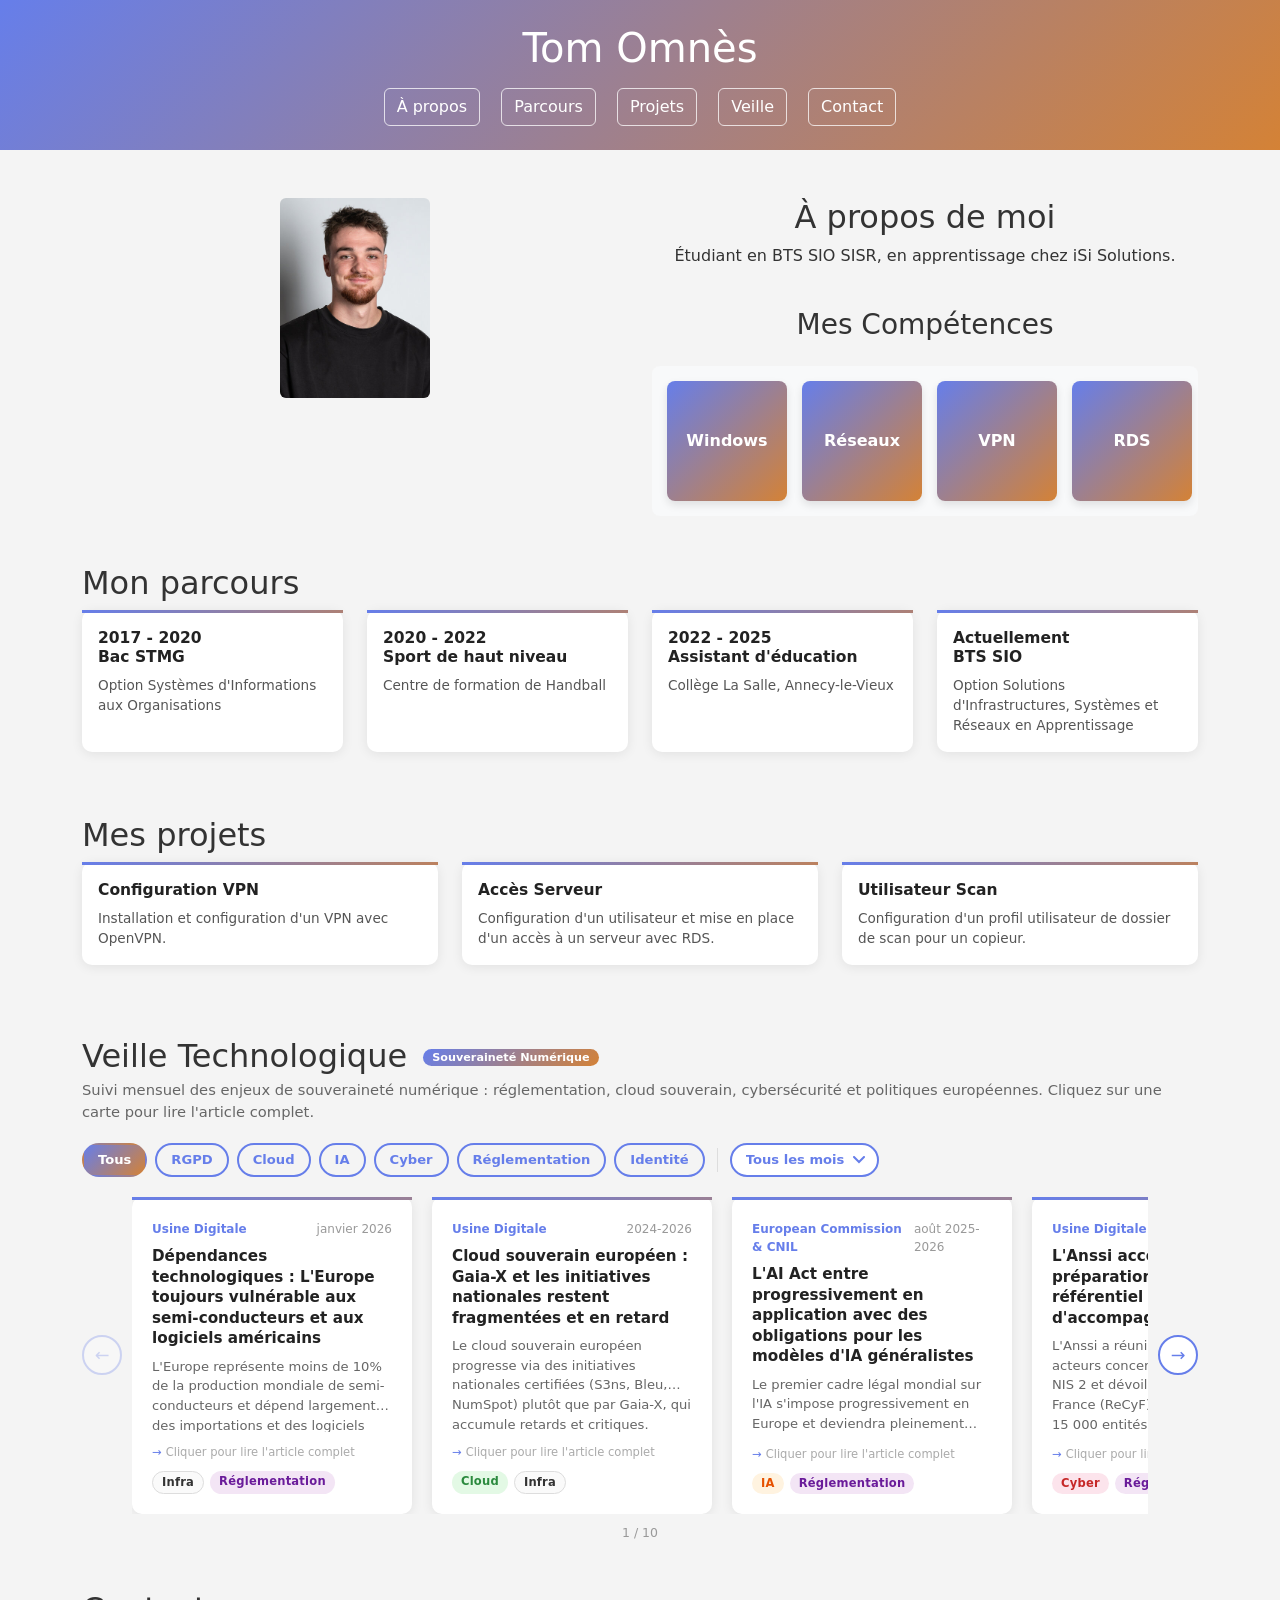
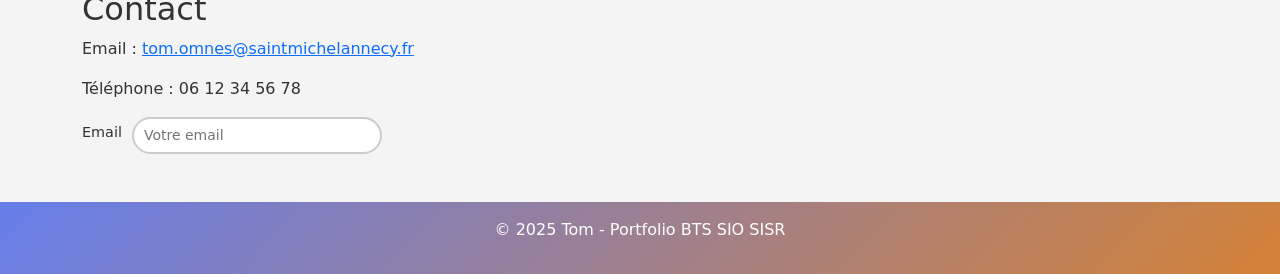
==== commit ab5f1c5d: "Add new articles and update filter options in index.html" ====
--- a/index.html
+++ b/index.html
@@ -442,6 +442,7 @@
         <select class="filter-select" id="filterMois" aria-label="Filtrer par mois">
           <option value="all">Tous les mois</option>
           <option value="mois-2026-03">Mars 2026</option>
+          <option value="mois-2026-04">Avril 2026</option>
           <!-- Ajouter ici : <option value="mosis-2026-04">Avril 2026</option> -->
         </select>
       </div>
@@ -461,6 +462,111 @@
                  - data-link-label : texte du bouton lien (optionnel)
                  Ajouter les nouvelles cartes ICI, avant les autres.
             ══════════════════════════════════════════════════ -->
+            <!-- CARTE 10 -->
+
+            <article class="veille-card"
+              data-themes="Infra Réglementation"
+              data-mois="2026-04"
+              data-detail="Pour les semi-conducteurs, l’Europe représente moins de 10% de la production mondiale, loin derrière l’Asie et les États-Unis, tandis que la Chine concentre près de 70% de l’extraction mondiale de métaux critiques nécessaires à l’électronique. L’Europe importe non seulement les matières premières essentielles à ses industries numériques mais ne maîtrise pas non plus les étapes industrielles les plus sensibles de leur transformation, et est même dépendante de logiciels étrangers ; sans contrôle sur les composants matériels et sur les briques logicielles, il n’y a pas d’autonomie numérique possible. Cette réalité structure toute la stratégie de souveraineté : la souveraineté est la capacité à continuer d’avoir des capacités numériques fiables, opérationnelles, non influencées et non manipulées ; si les outils de communication peuvent être coupés de l’extérieur, les données sont sur des clouds soumis à une juridiction étrangère, ou les communications reposent sur une infrastructure qui peut être désactivée, alors on n’est pas souverain. À retenir : La vraie souveraineté numérique reste illusoire sans maîtrise des semi-conducteurs ; l’Europe doit se concentrer sur la création de dépendances réciproques plutôt que chercher une indépendance totale."
+              data-link="https://www.usine-digitale.fr/souverainete/souverainete-numerique-entre-mythe-dindependance-et-realite-industrielle.GGIFCDQNQFCADAO5MCKOFWX2QU.html"
+              data-link-label="Lire sur Usine Digitale">
+              <div class="veille-meta">
+                <span class="veille-source">Usine Digitale</span>
+                <span>janvier 2026</span>
+              </div>
+              <h4>Dépendances technologiques : L'Europe toujours vulnérable aux semi-conducteurs et aux logiciels américains</h4>
+              <p class="veille-short">L'Europe représente moins de 10% de la production mondiale de semi-conducteurs et dépend largement des importations et des logiciels étrangers. La véritable souveraineté numérique reste illusoire sans maîtrise des composants matériels.</p>
+              <span class="veille-hint">Cliquer pour lire l'article complet</span>
+              <div class="veille-tags">
+                <span class="tag" data-theme="Infra">Infra</span>
+                <span class="tag" data-theme="Réglementation">Réglementation</span>
+              </div>
+            </article>
+
+            
+            <!-- CARTE 9 -->
+
+            <article class="veille-card"
+              data-themes="Cloud Infra"
+              data-mois="2026-04"
+              data-detail="Gaia-X n’est pas un cloud souverain au sens strict, mais une initiative européenne franco-allemande visant à développer une infrastructure de données commune par l’établissement de standards, poursuivant deux objectifs : faire émerger des solutions d’hébergement pour les données stratégiques des acteurs industriels européens et créer des espaces de données interopérables. Gaia-X compte 331 membres parmi lesquels Airbus, Engie, Orange, Renault côté industriel et Outscale, OVHcloud, Bleu côté fournisseur. S3ns a obtenu sa qualification SecNumCloud (3.2) par l’Anssi pour son cloud Premi3ns, et Bleu pourra bientôt faire valoir la sienne début 2026. Parallèlement, NumSpot a annoncé le lancement de sa plateforme de services cloud managés s’appuyant sur l’infrastructure cloud d’Outscale qui a reçu la qualification SecNumCloud, et NumSpot espère boucler le processus d’obtention de cette certification d’ici début 2026. À retenir : Le cloud souverain européen progresse via des initiatives nationales certifiées (S3ns, Bleu, NumSpot) plutôt que par Gaia-X, qui accumule retards et critiques malgré son rôle de cadre de référence."
+              data-link="https://www.usine-digitale.fr/article/gaia-x-une-alternative-serieuse-au-schema-europeen-de-certification-cloud.N2218775"
+              data-link-label="Lire sur Usine Digitale">
+              <div class="veille-meta">
+                <span class="veille-source">Usine Digitale</span>
+                <span>2024-2026</span>
+              </div>
+              <h4>Cloud souverain européen : Gaia-X et les initiatives nationales restent fragmentées et en retard</h4>
+              <p class="veille-short">Le cloud souverain européen progresse via des initiatives nationales certifiées (S3ns, Bleu, NumSpot) plutôt que par Gaia-X, qui accumule retards et critiques. Plusieurs acteurs visent l'obtention de la qualification SecNumCloud en 2026.</p>
+              <span class="veille-hint">Cliquer pour lire l'article complet</span>
+              <div class="veille-tags">
+                <span class="tag" data-theme="Cloud">Cloud</span>
+                <span class="tag" data-theme="Infra">Infra</span>
+              </div>
+            </article>
+            
+            <!-- CARTE 8 -->
+
+            <article class="veille-card"
+              data-themes="IA Réglementation"
+              data-mois="2026-04"
+              data-detail="Le Règlement sur l’intelligence artificielle (RIA) est entré en vigueur le 1er août 2024, avec application échelonnée : 2 février 2025 (interdictions relatives aux systèmes d’IA présentant des risques inacceptables), 2 août 2025 (application des règles pour les modèles d’IA à usage général), et 2 août 2026 (toutes les dispositions deviennent applicables, en particulier les règles relatives aux systèmes d’IA à haut risque). Les transparences règles de l’AI Act entreront en effet en août 2026. Les fournisseurs de modèles d’IA à usage général (GPAI) sont exposés à des sanctions pouvant atteindre 15 millions d’euros ou 3% de leur chiffre d’affaires mondial, avec les pouvoirs de sanction du Bureau effectifs à partir du 2 août 2026. À retenir : L’AI Act, premier cadre légal mondial sur l’IA, s’impose progressivement en Europe et deviendra pleinement applicable en août 2026, créant des obligations majeures pour les fournisseurs technologiques."
+              data-link="https://digital-strategy.ec.europa.eu/en/policies/regulatory-framework-ai"
+              data-link-label="Lire sur European Commission & CNIL">
+              <div class="veille-meta">
+                <span class="veille-source">European Commission & CNIL</span>
+                <span>août 2025-2026</span>
+              </div>
+              <h4>L'AI Act entre progressivement en application avec des obligations pour les modèles d'IA généralistes</h4>
+              <p class="veille-short">Le premier cadre légal mondial sur l'IA s'impose progressivement en Europe et deviendra pleinement applicable en août 2026. Les fournisseurs de modèles d'IA à usage général s'exposent à des sanctions pouvant atteindre 15 millions d'euros ou 3% de leur chiffre d'affaires mondial.</p>
+              <span class="veille-hint">Cliquer pour lire l'article complet</span>
+              <div class="veille-tags">
+                <span class="tag" data-theme="IA">IA</span>
+                <span class="tag" data-theme="Réglementation">Réglementation</span>
+              </div>
+            </article>
+
+            
+            <!-- CARTE 7 -->
+            
+            <article class="veille-card"
+              data-themes="Cyber Réglementation"
+              data-mois="2026-04"
+              data-detail="Le 17 mars, l’Anssi a réuni l’ensemble des acteurs concernés par la directive européenne NIS 2 avec pour objectif d’enclencher une dynamique de sécurisation à grande échelle en incitant les organisations à anticiper les futures obligations réglementaires, et a dévoilé une version de travail du Référentiel Cyber France (ReCyF) qui détaille les objectifs de sécurité attendus et propose des mesures concrètes pour s’y conformer. L’Anssi a mis en ligne le service d’enregistrement anticipé des entités assujetties à la directive européenne NIS 2 pour faciliter leur future mise en conformité et accéder aux premiers outils d’accompagnement. Cependant, alors que l’Anssi pousse les organisations à se préparer à NIS 2 avec des outils concrets, la France accuse toujours un retard dans sa transposition, un décalage qui entretient l’incertitude et fragilise sa position en Europe face à l’intensification des cybermenaces. À retenir : Malgré un retard législatif persistant, l’Anssi déploie des ressources concrètes pour que les plus de 15 000 entités concernées se préparent dès maintenant aux obligations de NIS 2."
+              data-link="https://www.usine-digitale.fr/cybersecurite/cybersecurite-le-decalage-entre-ambition-et-execution-se-creuse-autour-de-lapplication-la-directive-nis-2.UDC4QE3PB5DDJP7TWUNO4IJ4WY.html"
+              data-link-label="Lire sur Usine Digitale">
+              <div class="veille-meta">
+                <span class="veille-source">Usine Digitale</span>
+                <span>mars 2026</span>
+              </div>
+              <h4>L'Anssi accélère la préparation à NIS 2 avec un référentiel et des outils d'accompagnement</h4>
+              <p class="veille-short">L'Anssi a réuni le 17 mars tous les acteurs concernés par la directive NIS 2 et dévoilé le Référentiel Cyber France (ReCyF) pour guider plus de 15 000 entités. Malgré un retard legislatif, l'agence déploie des outils concrets pour préparer les organisations dès maintenant.</p>
+              <span class="veille-hint">Cliquer pour lire l'article complet</span>
+              <div class="veille-tags">
+                <span class="tag" data-theme="Cyber">Cyber</span>
+                <span class="tag" data-theme="Réglementation">Réglementation</span>
+              </div>
+            </article>          
+            
+            <!-- CARTE 6 -->
+            <article class="veille-card"
+            data-themes="Réglementation Cloud"
+            data-mois="2026-04"
+            data-detail="Le gouvernement a annoncé sa nouvelle doctrine en matière d’achats publics dans le numérique, détaillée dans une circulaire ministérielle qui fixe une hiérarchie claire : mutualiser d’abord les solutions existantes au sein de l’État, recourir ensuite à des offres du marché, développer en interne uniquement en dernier recours, et érige la souveraineté en critère structurant des décisions d’achat, en particulier pour les données sensibles hébergées sur des infrastructures certifiées SecNumCloud. Cette réorientation intervient après des années d’atermoiements concernant des projets clés comme le Health Data Hub. L’hébergement chez Microsoft, les solutions transitoires successives, les contentieux juridiques et les critiques institutionnelles ont longtemps illustré l’incapacité de l’État à aligner ses ambitions et ses choix techniques. Le dossier du Health Data Hub symbolise les contradictions passées : ce n’est qu’en février 2026 que le gouvernement a officiellement renoncé à la « solution intercalaire » pour annoncer une bascule directe vers un hébergement certifié SecNumCloud. À retenir : L’État français place désormais la souveraineté numérique au cœur de sa stratégie d’achats publics, quittant enfin la dépendance aux solutions américaines pour ses données sensibles."
+            data-link="https://www.usine-digitale.fr/article/souverainete-numerique-le-grand-virage-de-letat-peut-il-vraiment-fonctionner.NASN2K4MSBACZIS5KCJZJPSYYU.html"
+            data-link-label="Lire sur Usine Digitale">
+            <div class="veille-meta">
+              <span class="veille-source">Usine Digitale</span>
+              <span>février 2026</span>
+            </div>
+            <h4>L'État français redéfinit sa doctrine d'achat public avec la souveraineté comme critère prioritaire</h4>
+            <p class="veille-short">Le gouvernement français place désormais la souveraineté numérique au cœur de sa stratégie d'achats publics, quittant enfin la dépendance aux solutions américaines. Une circulaire ministérielle établit une hiérarchie claire : mutualiser d'abord, acheter ensuite, développer en interne uniquement en dernier recours.</p>
+            <span class="veille-hint">Cliquer pour lire l'article complet</span>
+            <div class="veille-tags">
+              <span class="tag" data-theme="Réglementation">Réglementation</span>
+              <span class="tag" data-theme="Cloud">Cloud</span>
+            </div>
+          </article>
 
             <!-- CARTE 5 -->
             <article class="veille-card"
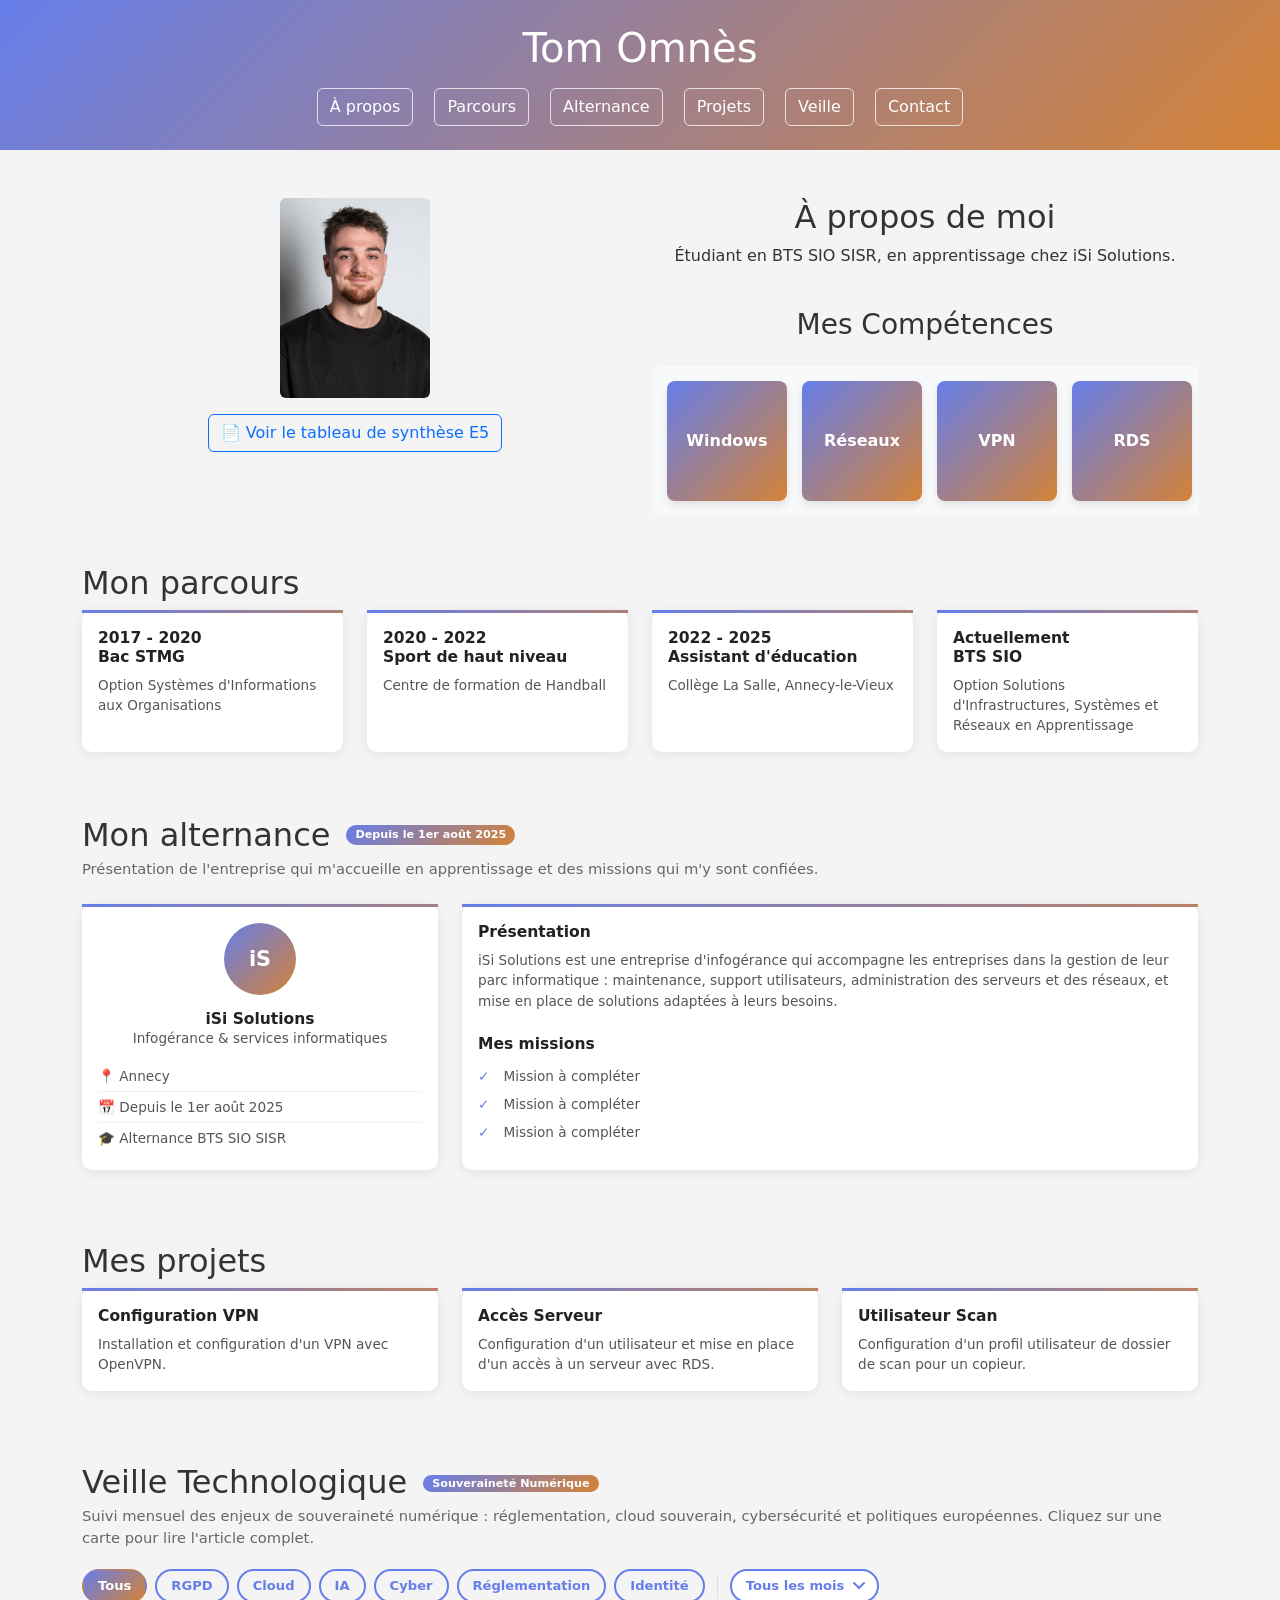
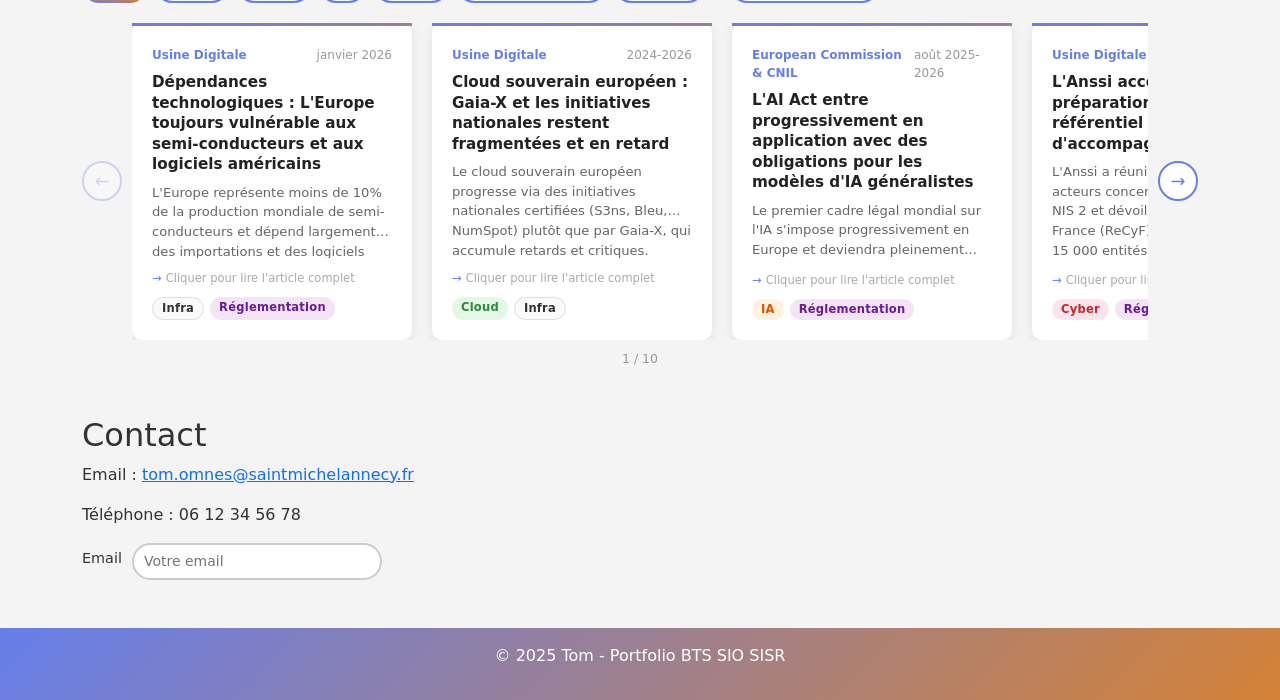
==== commit 6245373e: "Add section Alternance and E5 summary table PDF link Adds a company presentation section under Parco" ====
--- a/index.html
+++ b/index.html
@@ -72,6 +72,38 @@
     @keyframes scrollLeft {
       0%   { transform: translateX(0); }
       100% { transform: translateX(calc(-50% - 7.5px)); }
+    }
+
+    /* ══════════════════════════════════════════════════════════
+       ALTERNANCE
+    ══════════════════════════════════════════════════════════ */
+    .alternance-header { display: flex; align-items: center; gap: 10px; margin-bottom: 0.25rem; }
+    .alternance-intro  { color: #666; font-size: 0.92rem; margin-bottom: 1.5rem; }
+
+    .company-card { display: flex; flex-direction: column; align-items: center; text-align: center; }
+    .company-logo {
+      width: 72px; height: 72px; border-radius: 50%;
+      background: linear-gradient(135deg, #667eea 0%, #d48236 100%);
+      color: #fff; font-weight: 700; font-size: 1.3rem;
+      display: flex; align-items: center; justify-content: center;
+      margin-bottom: 0.9rem; flex-shrink: 0;
+    }
+    .company-meta { list-style: none; padding: 0; margin: 0.75rem 0 0; text-align: left; width: 100%; }
+    .company-meta li {
+      display: flex; align-items: center; gap: 8px;
+      font-size: 0.85rem; color: #555; padding: 5px 0;
+      border-top: 1px solid #f0f0f0;
+    }
+    .company-meta li:first-child { border-top: none; }
+
+    .mission-list { list-style: none; padding: 0; margin: 0; }
+    .mission-list li {
+      position: relative; padding: 4px 0 4px 1.6rem;
+      font-size: 0.85rem; color: #555; line-height: 1.5;
+    }
+    .mission-list li::before {
+      content: "✓"; position: absolute; left: 0; top: 4px;
+      color: #667eea; font-weight: 700;
     }
 
     /* ══════════════════════════════════════════════════════════
@@ -324,11 +356,12 @@
   <header class="text-white text-center py-4">
     <h1>Tom Omnès</h1>
     <nav class="mt-3">
-      <a href="#propos"   class="btn btn-outline-light mx-2">À propos</a>
-      <a href="#parcours" class="btn btn-outline-light mx-2">Parcours</a>
-      <a href="#projets"  class="btn btn-outline-light mx-2">Projets</a>
-      <a href="#veille"   class="btn btn-outline-light mx-2">Veille</a>
-      <a href="#contact"  class="btn btn-outline-light mx-2">Contact</a>
+      <a href="#propos"     class="btn btn-outline-light mx-2">À propos</a>
+      <a href="#parcours"   class="btn btn-outline-light mx-2">Parcours</a>
+      <a href="#alternance" class="btn btn-outline-light mx-2">Alternance</a>
+      <a href="#projets"    class="btn btn-outline-light mx-2">Projets</a>
+      <a href="#veille"     class="btn btn-outline-light mx-2">Veille</a>
+      <a href="#contact"    class="btn btn-outline-light mx-2">Contact</a>
     </nav>
   </header>
 
@@ -336,8 +369,11 @@
 
     <!-- ── À PROPOS ─────────────────────────────────────────── -->
     <div id="propos" class="row mb-5 align-items-start">
-      <div class="col-md-6 d-flex justify-content-center">
+      <div class="col-md-6 d-flex flex-column align-items-center justify-content-center">
         <img id="PhT" src="images/PhotoTom.jpg" alt="Photo de profil" class="img-fluid rounded">
+        <a href="documents/E5-Tableau-de-synthese.pdf" target="_blank" rel="noopener" class="btn btn-outline-primary mt-3">
+          📄 Voir le tableau de synthèse E5
+        </a>
       </div>
       <div class="col-md-6 d-flex flex-column align-items-center justify-content-start">
         <h2 class="text-center">À propos de moi</h2>
@@ -397,6 +433,46 @@
       </div>
     </div>
 
+    <!-- ── ALTERNANCE ────────────────────────────────────────── -->
+    <div id="alternance" class="mb-5">
+      <div class="alternance-header">
+        <h2 class="mb-0">Mon alternance</h2>
+        <span class="month-badge">Depuis le 1er août 2025</span>
+      </div>
+      <p class="alternance-intro">Présentation de l'entreprise qui m'accueille en apprentissage et des missions qui m'y sont confiées.</p>
+
+      <div class="row">
+        <div class="col-md-4 mb-4">
+          <div class="card h-100"><div class="card-body company-card">
+            <div class="company-logo">iS</div>
+            <h5 class="card-title mb-0">iSi Solutions</h5>
+            <p class="card-text mb-0">Infogérance &amp; services informatiques</p>
+            <ul class="company-meta">
+              <li>📍 Annecy</li>
+              <li>📅 Depuis le 1er août 2025</li>
+              <li>🎓 Alternance BTS SIO SISR</li>
+            </ul>
+          </div></div>
+        </div>
+        <div class="col-md-8 mb-4">
+          <div class="card h-100"><div class="card-body">
+            <h5 class="card-title">Présentation</h5>
+            <p class="card-text">
+              iSi Solutions est une entreprise d'infogérance qui accompagne les entreprises dans la gestion
+              de leur parc informatique : maintenance, support utilisateurs, administration des serveurs et
+              des réseaux, et mise en place de solutions adaptées à leurs besoins.
+            </p>
+            <h5 class="card-title mt-4">Mes missions</h5>
+            <ul class="mission-list">
+              <li>Mission à compléter</li>
+              <li>Mission à compléter</li>
+              <li>Mission à compléter</li>
+            </ul>
+          </div></div>
+        </div>
+      </div>
+    </div>
+
     <!-- ── PROJETS ───────────────────────────────────────────── -->
     <div id="projets" class="mb-5">
       <h2>Mes projets</h2>
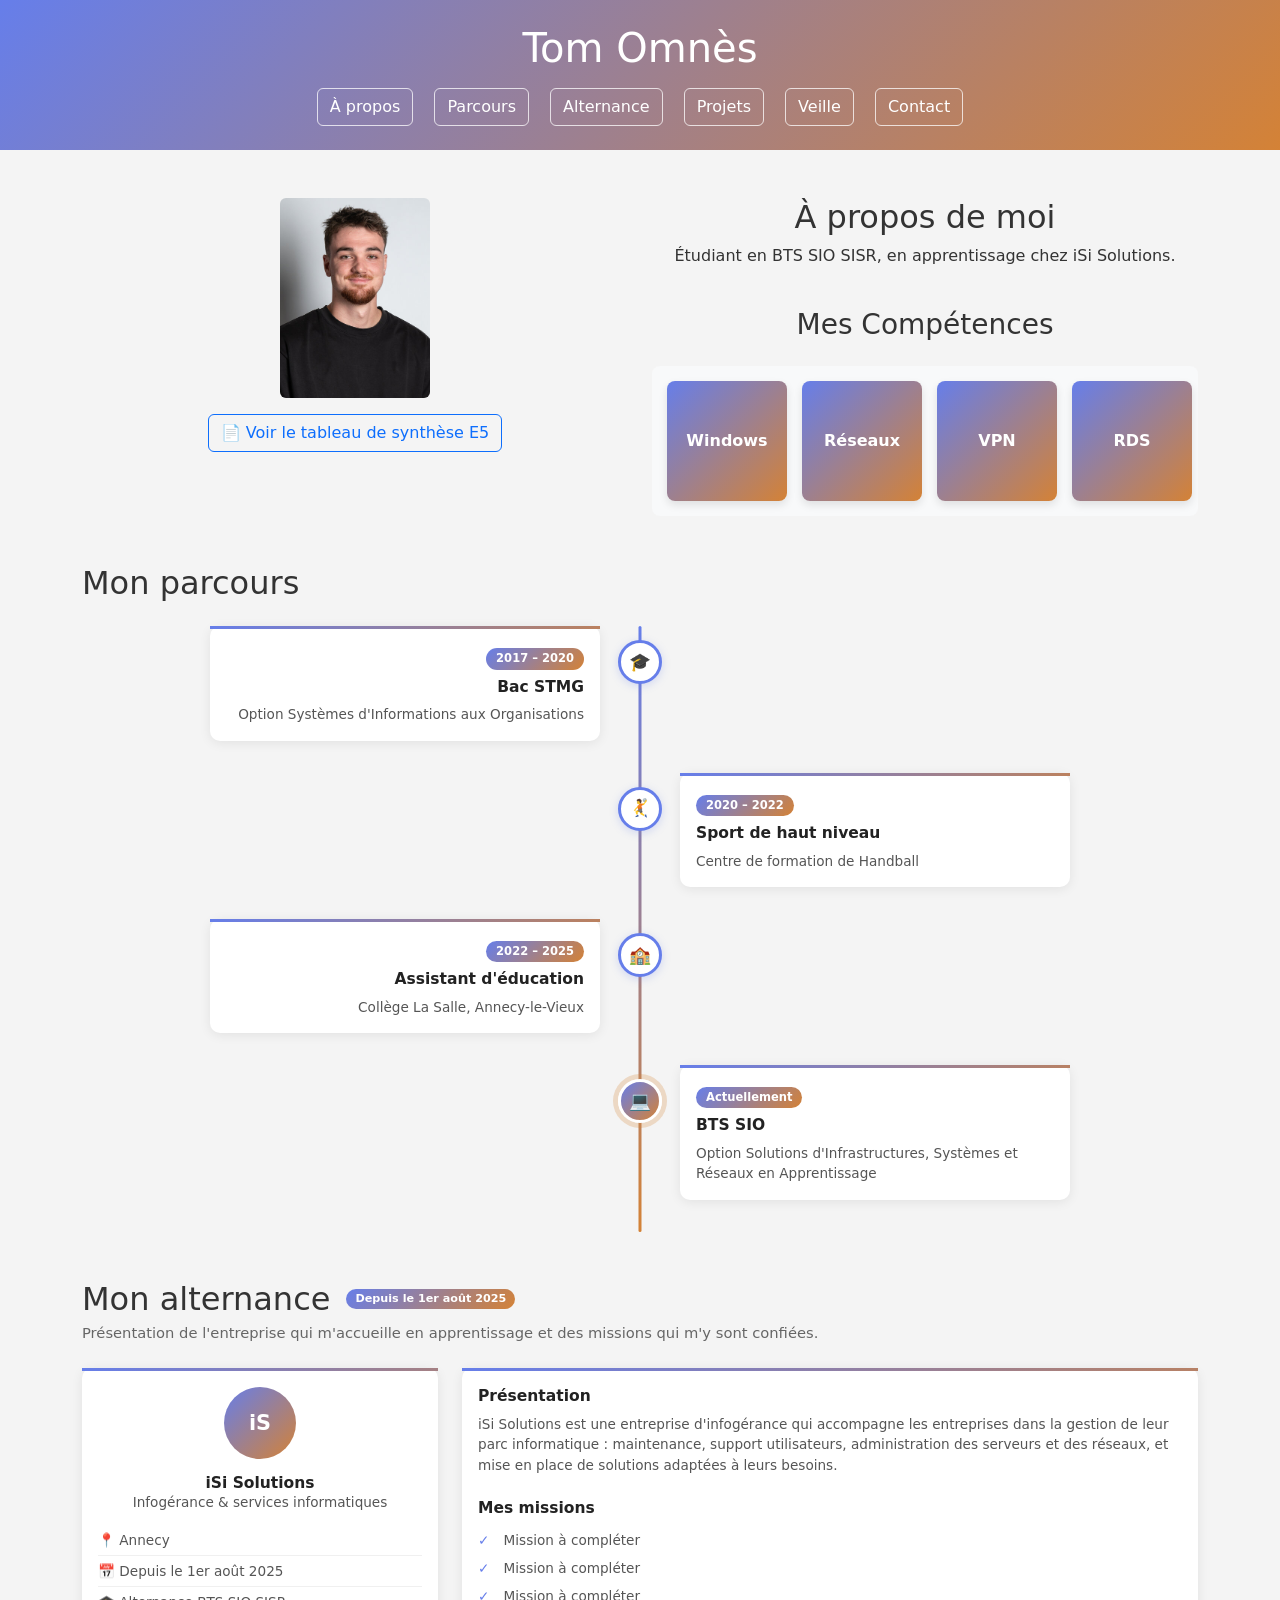
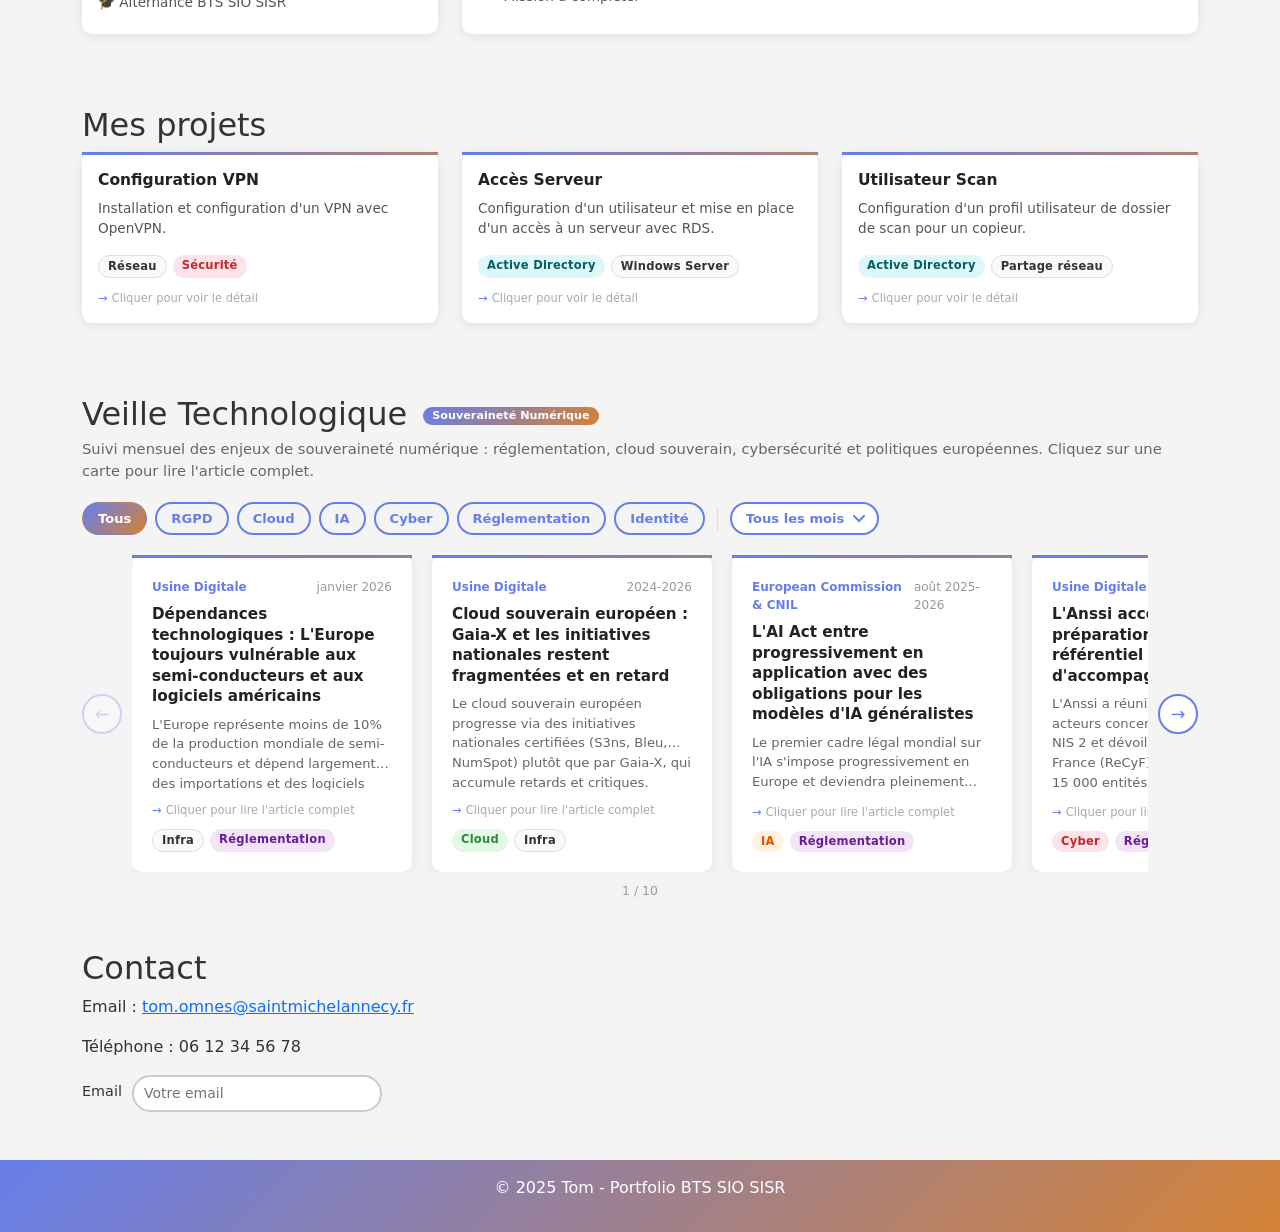
==== commit 5a48d793: "Add project detail popups, vertical timeline and fix modal layout shift - Project cards are clickabl" ====
--- a/index.html
+++ b/index.html
@@ -72,6 +72,66 @@
     @keyframes scrollLeft {
       0%   { transform: translateX(0); }
       100% { transform: translateX(calc(-50% - 7.5px)); }
+    }
+
+    /* ══════════════════════════════════════════════════════════
+       PARCOURS — frise verticale
+    ══════════════════════════════════════════════════════════ */
+    .timeline {
+      position: relative; list-style: none;
+      max-width: 860px; margin: 1.5rem auto 0; padding: 0;
+    }
+    /* Ligne centrale en dégradé */
+    .timeline::before {
+      content: ""; position: absolute;
+      top: 0; bottom: 0; left: 50%; width: 3px;
+      transform: translateX(-50%);
+      background: linear-gradient(180deg, #667eea, #d48236);
+      border-radius: 3px;
+    }
+    .timeline-item {
+      position: relative; width: 50%;
+      padding: 0 2.5rem 2rem 0;
+    }
+    .timeline-item:last-child { padding-bottom: 0; }
+    /* Une étape sur deux à droite de la ligne */
+    .timeline-item:nth-child(even) {
+      margin-left: 50%; padding: 0 0 2rem 2.5rem;
+    }
+    .timeline-dot {
+      position: absolute; top: 14px; right: -22px; z-index: 1;
+      width: 44px; height: 44px; border-radius: 50%;
+      background: #fff; border: 3px solid #667eea;
+      display: flex; align-items: center; justify-content: center;
+      font-size: 1.1rem;
+      box-shadow: 0 2px 8px rgba(102,126,234,0.25);
+    }
+    .timeline-item:nth-child(even) .timeline-dot { right: auto; left: -22px; }
+    .timeline-item.is-current .timeline-dot {
+      background: linear-gradient(135deg, #667eea, #d48236);
+      border-color: #fff;
+      box-shadow: 0 0 0 5px rgba(212,130,54,0.25);
+    }
+    .timeline-card { text-align: right; }
+    .timeline-item:nth-child(even) .timeline-card { text-align: left; }
+    .timeline-date {
+      display: inline-block; font-size: 0.72rem; font-weight: 700;
+      background: linear-gradient(135deg, #667eea, #d48236);
+      color: #fff; padding: 2px 10px; border-radius: 100px;
+      margin-bottom: 0.5rem;
+    }
+
+    @media (max-width: 767px) {
+      .timeline::before { left: 22px; }
+      .timeline-item,
+      .timeline-item:nth-child(even) {
+        width: 100%; margin-left: 0;
+        padding: 0 0 1.5rem 64px;
+      }
+      .timeline-dot,
+      .timeline-item:nth-child(even) .timeline-dot { left: 0; right: auto; }
+      .timeline-card,
+      .timeline-item:nth-child(even) .timeline-card { text-align: left; }
     }
 
     /* ══════════════════════════════════════════════════════════
@@ -324,6 +384,21 @@
     .modal-link::before { content: "↗"; }
 
     .modal-tags { display: flex; flex-wrap: wrap; gap: 6px; margin-top: 1.25rem; }
+
+    /* ══════════════════════════════════════════════════════════
+       PROJETS — cartes cliquables & contenu de la modale
+    ══════════════════════════════════════════════════════════ */
+    .projet-card { cursor: pointer; }
+    .projet-card:focus-visible { outline: 3px solid #667eea; outline-offset: 3px; }
+    .projet-card .veille-hint { margin: 0.75rem 0 0; }
+    .projet-detail { display: none; }
+
+    .modal-box h4 {
+      font-size: 0.9rem; font-weight: 700; color: #667eea;
+      margin: 1.25rem 0 0.5rem;
+    }
+    .modal-box .projet-body p { font-size: 0.88rem; color: #444; line-height: 1.7; }
+    .modal-box .projet-body .mission-list li { font-size: 0.88rem; color: #444; }
 
     @media (max-width: 600px) {
       .veille-card { width: calc(100vw - 120px); }
@@ -350,6 +425,16 @@
       <p class="modal-detail" id="mDetail"></p>
       <a class="modal-link" id="mLink" href="#" target="_blank" rel="noopener">Lire l'article source</a>
       <div class="modal-tags" id="mTags"></div>
+    </div>
+  </div>
+
+  <!-- Modale des projets — remplie à partir du .projet-detail de la carte cliquée -->
+  <div class="modal-overlay" id="projetModal" role="dialog" aria-modal="true" aria-labelledby="pTitle">
+    <div class="modal-box">
+      <button class="modal-close" aria-label="Fermer">✕</button>
+      <h3 id="pTitle"></h3>
+      <div class="projet-body" id="pBody"></div>
+      <div class="modal-tags" id="pTags"></div>
     </div>
   </div>
 
@@ -405,32 +490,40 @@
     <!-- ── PARCOURS ──────────────────────────────────────────── -->
     <div id="parcours" class="mb-5">
       <h2>Mon parcours</h2>
-      <div class="row">
-        <div class="col-md-3 mb-3">
-          <div class="card h-100"><div class="card-body">
-            <h5 class="card-title">2017 - 2020<br>Bac STMG</h5>
-            <p class="card-text">Option Systèmes d'Informations aux Organisations</p>
+      <ol class="timeline">
+        <li class="timeline-item">
+          <span class="timeline-dot">🎓</span>
+          <div class="card timeline-card"><div class="card-body">
+            <span class="timeline-date">2017 – 2020</span>
+            <h5 class="card-title">Bac STMG</h5>
+            <p class="card-text mb-0">Option Systèmes d'Informations aux Organisations</p>
           </div></div>
-        </div>
-        <div class="col-md-3 mb-3">
-          <div class="card h-100"><div class="card-body">
-            <h5 class="card-title">2020 - 2022<br>Sport de haut niveau</h5>
-            <p class="card-text">Centre de formation de Handball</p>
+        </li>
+        <li class="timeline-item">
+          <span class="timeline-dot">🤾</span>
+          <div class="card timeline-card"><div class="card-body">
+            <span class="timeline-date">2020 – 2022</span>
+            <h5 class="card-title">Sport de haut niveau</h5>
+            <p class="card-text mb-0">Centre de formation de Handball</p>
           </div></div>
-        </div>
-        <div class="col-md-3 mb-3">
-          <div class="card h-100"><div class="card-body">
-            <h5 class="card-title">2022 - 2025<br>Assistant d'éducation</h5>
-            <p class="card-text">Collège La Salle, Annecy-le-Vieux</p>
+        </li>
+        <li class="timeline-item">
+          <span class="timeline-dot">🏫</span>
+          <div class="card timeline-card"><div class="card-body">
+            <span class="timeline-date">2022 – 2025</span>
+            <h5 class="card-title">Assistant d'éducation</h5>
+            <p class="card-text mb-0">Collège La Salle, Annecy-le-Vieux</p>
           </div></div>
-        </div>
-        <div class="col-md-3 mb-3">
-          <div class="card h-100"><div class="card-body">
-            <h5 class="card-title">Actuellement<br>BTS SIO</h5>
-            <p class="card-text">Option Solutions d'Infrastructures, Systèmes et Réseaux en Apprentissage</p>
+        </li>
+        <li class="timeline-item is-current">
+          <span class="timeline-dot">💻</span>
+          <div class="card timeline-card"><div class="card-body">
+            <span class="timeline-date">Actuellement</span>
+            <h5 class="card-title">BTS SIO</h5>
+            <p class="card-text mb-0">Option Solutions d'Infrastructures, Systèmes et Réseaux en Apprentissage</p>
           </div></div>
-        </div>
-      </div>
+        </li>
+      </ol>
     </div>
 
     <!-- ── ALTERNANCE ────────────────────────────────────────── -->
@@ -478,21 +571,75 @@
       <h2>Mes projets</h2>
       <div class="row">
         <div class="col-md-4 mb-4">
-          <div class="card h-100"><div class="card-body">
+          <div class="card h-100 projet-card" tabindex="0" role="button" aria-haspopup="dialog"><div class="card-body d-flex flex-column">
             <h5 class="card-title">Configuration VPN</h5>
             <p class="card-text">Installation et configuration d'un VPN avec OpenVPN.</p>
+            <div class="veille-tags">
+              <span class="tag" data-theme="Infra">Réseau</span>
+              <span class="tag" data-theme="Cyber">Sécurité</span>
+            </div>
+            <span class="veille-hint">Cliquer pour voir le détail</span>
+            <div class="projet-detail">
+              <h4>Contexte</h4>
+              <p>Permettre à des utilisateurs nomades d'accéder de manière sécurisée aux ressources du réseau interne de l'entreprise depuis l'extérieur.</p>
+              <h4>Réalisation</h4>
+              <ul class="mission-list">
+                <li>Installation du serveur OpenVPN et génération de l'autorité de certification (PKI)</li>
+                <li>Création des certificats serveur et clients</li>
+                <li>Configuration du tunnel, du routage et des règles de pare-feu</li>
+                <li>Déploiement du client et tests de connexion depuis l'extérieur</li>
+              </ul>
+              <h4>Compétences mobilisées</h4>
+              <p>Chiffrement et certificats, routage, sécurisation des accès distants.</p>
+            </div>
           </div></div>
         </div>
         <div class="col-md-4 mb-4">
-          <div class="card h-100"><div class="card-body">
+          <div class="card h-100 projet-card" tabindex="0" role="button" aria-haspopup="dialog"><div class="card-body d-flex flex-column">
             <h5 class="card-title">Accès Serveur</h5>
             <p class="card-text">Configuration d'un utilisateur et mise en place d'un accès à un serveur avec RDS.</p>
+            <div class="veille-tags">
+              <span class="tag" data-theme="Identité">Active Directory</span>
+              <span class="tag" data-theme="Infra">Windows Server</span>
+            </div>
+            <span class="veille-hint">Cliquer pour voir le détail</span>
+            <div class="projet-detail">
+              <h4>Contexte</h4>
+              <p>Donner à un nouvel utilisateur un accès à distance à ses applications métier hébergées sur un serveur Windows via les services Bureau à distance (RDS).</p>
+              <h4>Réalisation</h4>
+              <ul class="mission-list">
+                <li>Création du compte utilisateur dans l'Active Directory</li>
+                <li>Ajout aux groupes de sécurité adaptés (dont les utilisateurs du Bureau à distance)</li>
+                <li>Attribution des droits sur les ressources et partages nécessaires</li>
+                <li>Test de la connexion RDS et accompagnement de l'utilisateur</li>
+              </ul>
+              <h4>Compétences mobilisées</h4>
+              <p>Administration Active Directory, gestion des droits, services RDS.</p>
+            </div>
           </div></div>
         </div>
         <div class="col-md-4 mb-4">
-          <div class="card h-100"><div class="card-body">
+          <div class="card h-100 projet-card" tabindex="0" role="button" aria-haspopup="dialog"><div class="card-body d-flex flex-column">
             <h5 class="card-title">Utilisateur Scan</h5>
             <p class="card-text">Configuration d'un profil utilisateur de dossier de scan pour un copieur.</p>
+            <div class="veille-tags">
+              <span class="tag" data-theme="Identité">Active Directory</span>
+              <span class="tag" data-theme="Infra">Partage réseau</span>
+            </div>
+            <span class="veille-hint">Cliquer pour voir le détail</span>
+            <div class="projet-detail">
+              <h4>Contexte</h4>
+              <p>Permettre au copieur multifonction d'envoyer les documents numérisés directement dans un dossier réseau de l'utilisateur (scan vers dossier SMB).</p>
+              <h4>Réalisation</h4>
+              <ul class="mission-list">
+                <li>Création d'un compte de service dédié au copieur</li>
+                <li>Création du dossier de scan et configuration du partage et des permissions NTFS</li>
+                <li>Paramétrage du profil de destination dans l'interface du copieur</li>
+                <li>Test de numérisation et vérification de la réception des fichiers</li>
+              </ul>
+              <h4>Compétences mobilisées</h4>
+              <p>Partages réseau SMB, permissions NTFS, configuration de périphériques.</p>
+            </div>
           </div></div>
         </div>
       </div>
@@ -777,6 +924,20 @@
   <script>
   (function () {
 
+    /* ── BLOCAGE DU DÉFILEMENT ───────────────────────────────── */
+    // Masquer la barre de défilement élargit la page : on compense sa
+    // largeur pour que l'arrière-plan ne se décale pas.
+    function lockScroll() {
+      const scrollbar = window.innerWidth - document.documentElement.clientWidth;
+      document.body.style.paddingRight = scrollbar + 'px';
+      document.body.style.overflow = 'hidden';
+    }
+
+    function unlockScroll() {
+      document.body.style.overflow = '';
+      document.body.style.paddingRight = '';
+    }
+
     /* ── MODALE ──────────────────────────────────────────────── */
     const overlay   = document.getElementById('veilleModal');
     const mSource   = document.getElementById('mSource');
@@ -800,12 +961,13 @@
       mTags.innerHTML = card.querySelector('.veille-tags').innerHTML;
 
       overlay.classList.add('open');
-      document.body.style.overflow = 'hidden';
+      lockScroll();
     }
 
     function closeModal() {
+      if (!overlay.classList.contains('open')) return;
       overlay.classList.remove('open');
-      document.body.style.overflow = '';
+      unlockScroll();
     }
 
     // Clic sur une carte → ouvre la modale
@@ -820,7 +982,46 @@
       if (e.target === overlay) closeModal();
     });
     document.addEventListener('keydown', function (e) {
-      if (e.key === 'Escape') closeModal();
+      if (e.key === 'Escape') { closeModal(); closeProjet(); }
+    });
+
+    /* ── MODALE PROJETS ──────────────────────────────────────── */
+    const pOverlay = document.getElementById('projetModal');
+    const pTitle   = document.getElementById('pTitle');
+    const pBody    = document.getElementById('pBody');
+    const pTags    = document.getElementById('pTags');
+    let lastProjet = null;
+
+    function openProjet(card) {
+      lastProjet = card;
+      pTitle.textContent = card.querySelector('.card-title').textContent;
+      pBody.innerHTML    = card.querySelector('.projet-detail').innerHTML;
+      pTags.innerHTML    = card.querySelector('.veille-tags').innerHTML;
+      pOverlay.classList.add('open');
+      lockScroll();
+      pOverlay.querySelector('.modal-close').focus();
+    }
+
+    function closeProjet() {
+      if (!pOverlay.classList.contains('open')) return;
+      pOverlay.classList.remove('open');
+      unlockScroll();
+      if (lastProjet) lastProjet.focus();
+    }
+
+    const projets = document.getElementById('projets');
+    projets.addEventListener('click', function (e) {
+      const card = e.target.closest('.projet-card');
+      if (card) openProjet(card);
+    });
+    projets.addEventListener('keydown', function (e) {
+      const card = e.target.closest('.projet-card');
+      if (card && (e.key === 'Enter' || e.key === ' ')) { e.preventDefault(); openProjet(card); }
+    });
+
+    pOverlay.querySelector('.modal-close').addEventListener('click', closeProjet);
+    pOverlay.addEventListener('click', function (e) {
+      if (e.target === pOverlay) closeProjet();
     });
 
     /* ── CARROUSEL ───────────────────────────────────────────── */
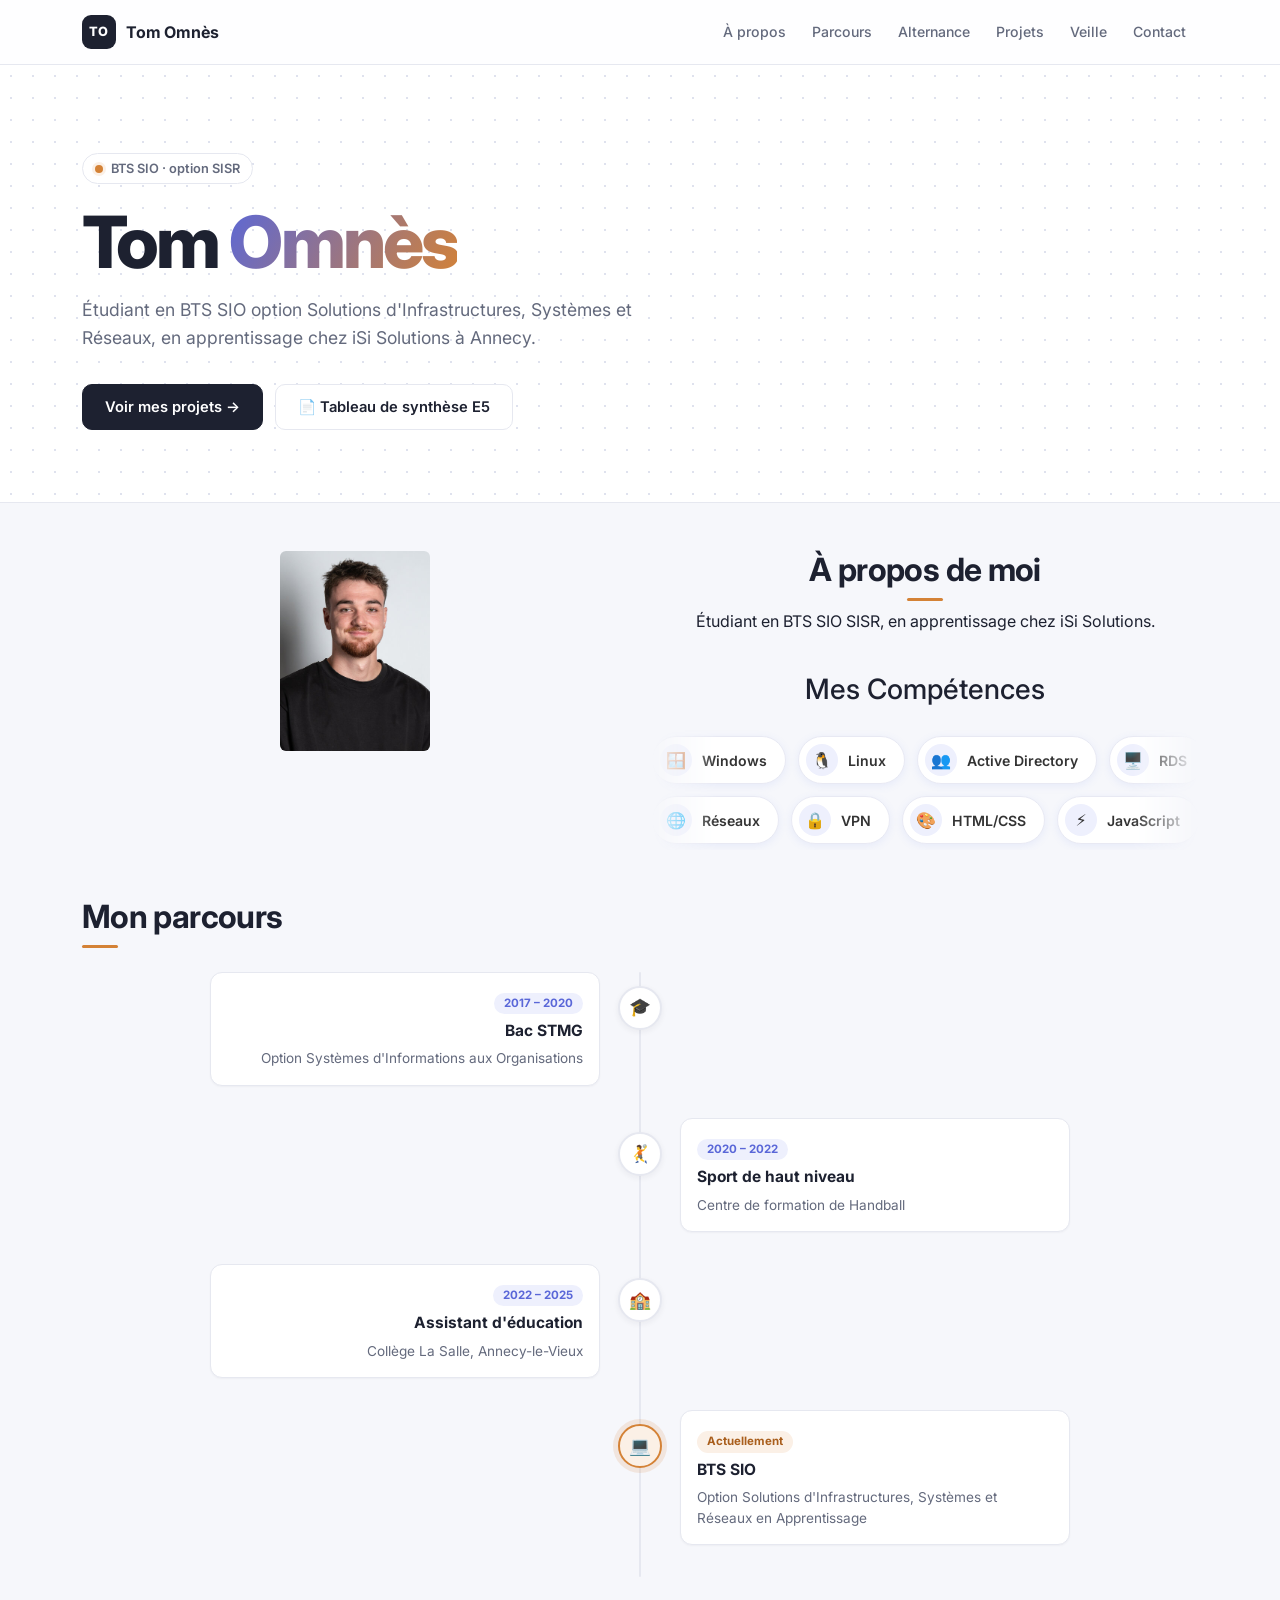
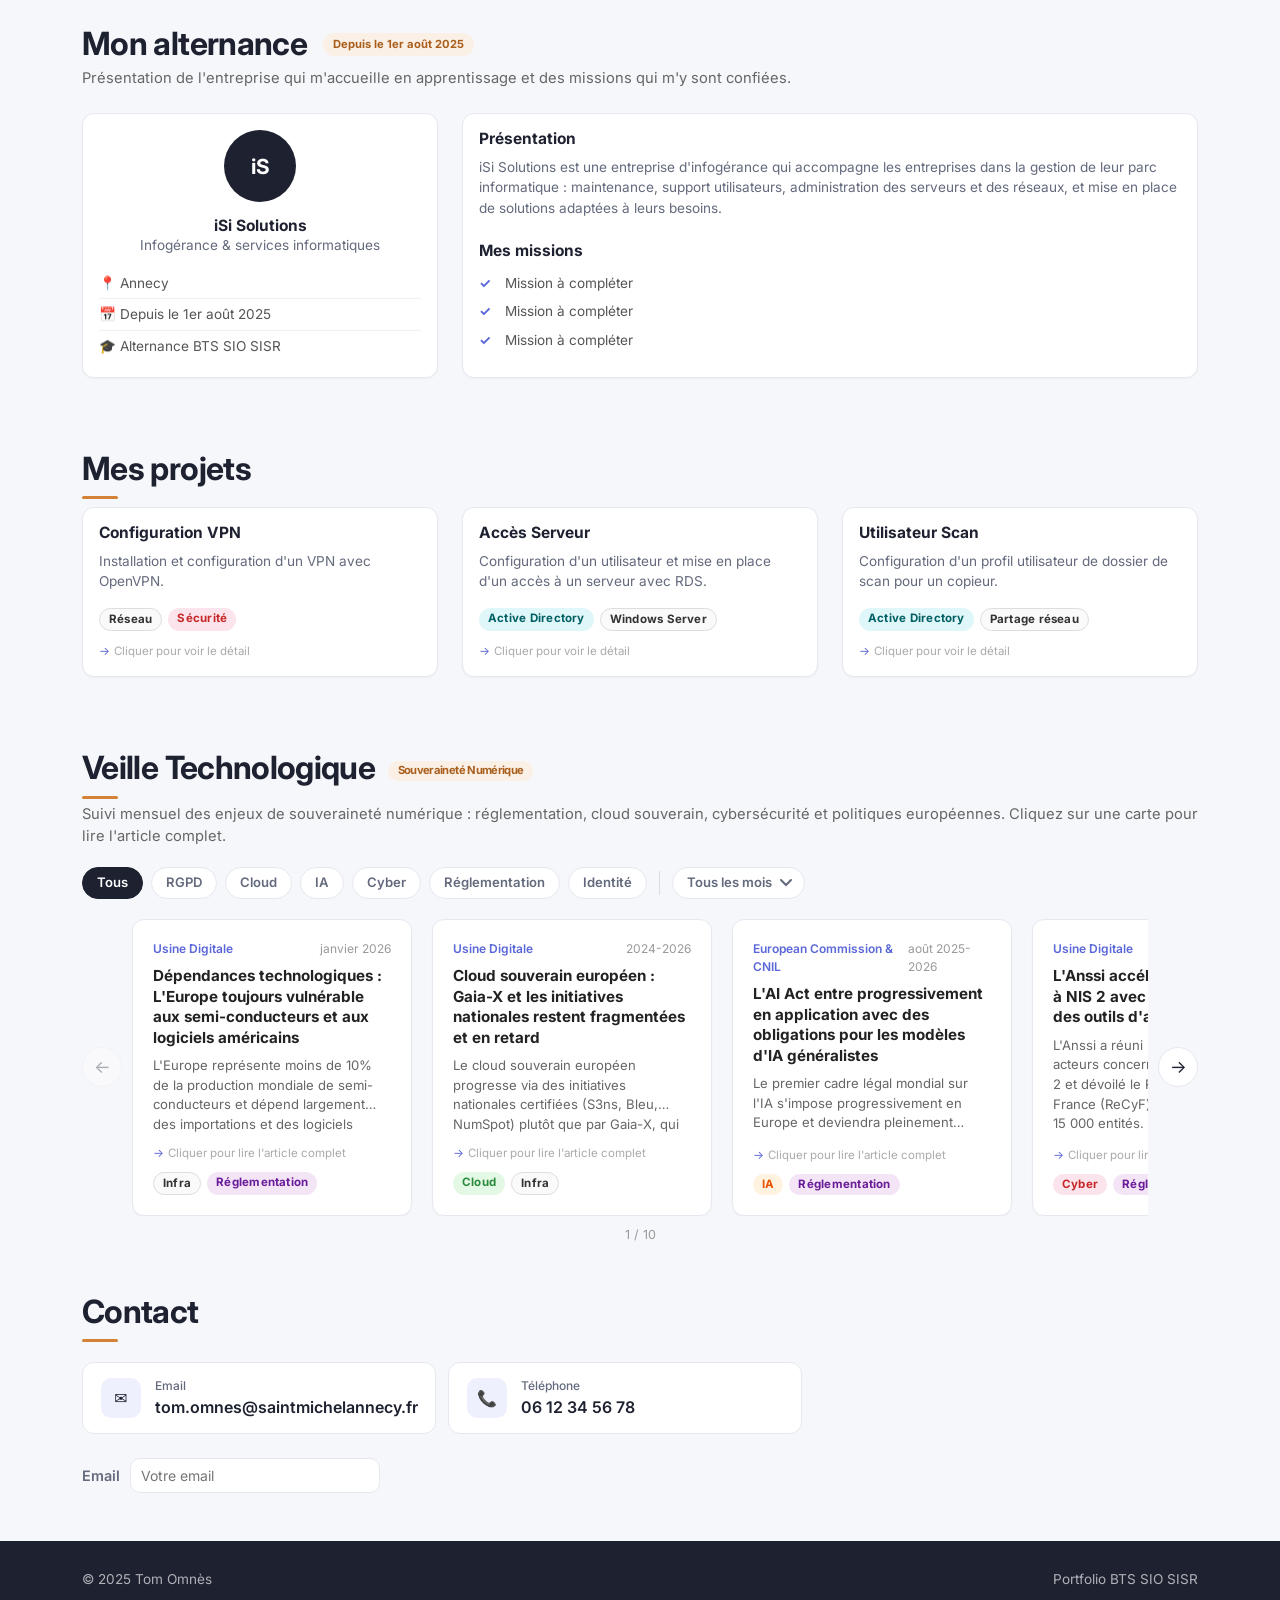
==== commit 3a8430fd: "Redesign header, skills carousel and overall visual style - Sticky translucent nav with active-secti" ====
--- a/index.html
+++ b/index.html
@@ -5,73 +5,232 @@
   <meta name="viewport" content="width=device-width, initial-scale=1">
   <title>Portfolio Tom Omnès</title>
   <link href="https://cdn.jsdelivr.net/npm/bootstrap@5.3.2/dist/css/bootstrap.min.css" rel="stylesheet">
+  <link rel="preconnect" href="https://fonts.googleapis.com">
+  <link rel="preconnect" href="https://fonts.gstatic.com" crossorigin>
+  <link href="https://fonts.googleapis.com/css2?family=Inter:wght@400;500;600;700;800&display=swap" rel="stylesheet">
   <link rel="stylesheet" href="Style.css">
   <style>
 
     /* ══════════════════════════════════════════════════════════
-       HEADER / FOOTER
+       BASE — couleurs & typographie
     ══════════════════════════════════════════════════════════ */
-    header {
-      background: linear-gradient(135deg, #667eea 0%, #d48236 100%) !important;
-    }
-    footer {
-      background: linear-gradient(135deg, #667eea 0%, #d48236 100%) !important;
-    }
-    header .btn-outline-light {
-      border-color: rgba(255,255,255,0.75) !important;
-      color: #fff !important;
-    }
-    header .btn-outline-light:hover {
-      background-color: rgba(255,255,255,0.2) !important;
-      border-color: #fff !important;
+    :root {
+      --ink: #1d2130;          /* texte principal */
+      --muted: #646a7d;        /* texte secondaire */
+      --line: #e6e8f0;         /* bordures */
+      --bg: #f6f7fb;           /* fond de page */
+      --primary: #5a67d8;      /* couleur principale */
+      --primary-soft: #eef0fd;
+      --accent: #d48236;       /* accent, à utiliser avec parcimonie */
+      --accent-ink: #a95e1c;
+      --accent-soft: #fbf0e6;
+    }
+    html { scroll-behavior: smooth; scroll-padding-top: 80px; }
+    body {
+      font-family: "Inter", system-ui, -apple-system, "Segoe UI", sans-serif;
+      background: var(--bg); color: var(--ink);
+      -webkit-font-smoothing: antialiased;
+    }
+    main h2 { font-weight: 700; letter-spacing: -0.02em; }
+    /* Petit trait d'accent sous les titres de section */
+    main h2::after {
+      content: ""; display: block;
+      width: 36px; height: 3px; margin-top: 0.5rem;
+      background: var(--accent); border-radius: 3px;
+    }
+    main h2.text-center::after { margin-inline: auto; }
+    .alternance-header h2::after { display: none; }
+
+    /* ══════════════════════════════════════════════════════════
+       EN-TÊTE — barre de navigation + section d'accueil
+    ══════════════════════════════════════════════════════════ */
+    .site-header {
+      position: sticky; top: 0; z-index: 100;
+      background: rgba(255,255,255,0.85);
+      -webkit-backdrop-filter: saturate(180%) blur(12px);
+              backdrop-filter: saturate(180%) blur(12px);
+      border-bottom: 1px solid var(--line);
+    }
+    .site-nav {
+      display: flex; align-items: center; justify-content: space-between;
+      gap: 1rem; min-height: 64px;
+    }
+    .brand {
+      display: inline-flex; align-items: center; gap: 10px;
+      font-weight: 700; color: var(--ink); text-decoration: none;
+      letter-spacing: -0.01em; flex-shrink: 0;
+    }
+    .brand:hover { color: var(--ink); }
+    .brand-mark {
+      width: 34px; height: 34px; border-radius: 9px;
+      background: var(--ink); color: #fff;
+      display: flex; align-items: center; justify-content: center;
+      font-size: 0.8rem; font-weight: 800; letter-spacing: 0.02em;
+    }
+    .nav-links { display: flex; gap: 2px; }
+    .nav-links a {
+      position: relative; padding: 8px 12px; border-radius: 8px;
+      font-size: 0.88rem; font-weight: 500; color: var(--muted);
+      text-decoration: none; white-space: nowrap;
+      transition: color 0.2s ease, background 0.2s ease;
+    }
+    .nav-links a:hover { color: var(--ink); background: #f1f2f7; }
+    .nav-links a.active { color: var(--primary); }
+    .nav-links a.active::after {
+      content: ""; position: absolute; left: 12px; right: 12px; bottom: 2px;
+      height: 2px; border-radius: 2px; background: var(--primary);
+    }
+
+    .hero {
+      padding: 5.5rem 0 4.5rem;
+      background-color: #fff;
+      /* Trame de points discrète */
+      background-image: radial-gradient(#dfe2ee 1px, transparent 1px);
+      background-size: 22px 22px;
+      border-bottom: 1px solid var(--line);
+    }
+    .hero-eyebrow {
+      display: inline-flex; align-items: center; gap: 8px;
+      padding: 5px 12px; border-radius: 100px;
+      background: #fff; border: 1px solid var(--line);
+      font-size: 0.8rem; font-weight: 600; color: var(--muted);
+    }
+    .hero-eyebrow::before {
+      content: ""; width: 8px; height: 8px; border-radius: 50%;
+      background: var(--accent);
+      box-shadow: 0 0 0 3px var(--accent-soft);
+    }
+    .hero h1 {
+      font-size: clamp(2.6rem, 7vw, 4.5rem); font-weight: 800;
+      letter-spacing: -0.04em; line-height: 1.05;
+      margin: 1.25rem 0 1rem; color: var(--ink);
+    }
+    /* Seul dégradé du site : la signature du nom */
+    .hero h1 .accent {
+      background: linear-gradient(120deg, var(--primary), var(--accent));
+      -webkit-background-clip: text; background-clip: text;
+      color: transparent;
+    }
+    .hero-lead {
+      max-width: 560px; font-size: 1.1rem; line-height: 1.6;
+      color: var(--muted); margin-bottom: 2rem;
+    }
+    .hero-actions { display: flex; flex-wrap: wrap; gap: 12px; }
+    .btn-solid, .btn-ghost {
+      display: inline-flex; align-items: center; gap: 8px;
+      padding: 11px 22px; border-radius: 10px;
+      font-size: 0.92rem; font-weight: 600; text-decoration: none;
+      transition: background 0.2s ease, border-color 0.2s ease, transform 0.2s ease;
+    }
+    .btn-solid { background: var(--ink); color: #fff; border: 1px solid var(--ink); }
+    .btn-solid:hover { background: #000; color: #fff; transform: translateY(-1px); }
+    .btn-ghost { background: #fff; color: var(--ink); border: 1px solid var(--line); }
+    .btn-ghost:hover { border-color: #c9cddc; color: var(--ink); transform: translateY(-1px); }
+
+    .site-footer {
+      background: var(--ink); color: rgba(255,255,255,0.65);
+      padding: 1.75rem 0; font-size: 0.85rem;
+    }
+    .site-footer p { margin: 0; }
+
+    /* ══════════════════════════════════════════════════════════
+       CONTACT
+    ══════════════════════════════════════════════════════════ */
+    .contact-grid {
+      display: grid; grid-template-columns: repeat(auto-fit, minmax(260px, 1fr));
+      gap: 12px; max-width: 720px; margin: 1.25rem 0 1.5rem;
+    }
+    .contact-item {
+      display: flex; align-items: center; gap: 14px;
+      padding: 14px 18px; border-radius: 12px;
+      background: #fff; border: 1px solid var(--line);
+      color: var(--ink); font-weight: 600; text-decoration: none;
+      transition: border-color 0.2s ease, transform 0.2s ease, box-shadow 0.2s ease;
+    }
+    .contact-item:hover {
+      color: var(--ink); border-color: #d5d9f3; transform: translateY(-2px);
+      box-shadow: 0 12px 28px rgba(29,33,48,0.08);
+    }
+    .contact-item small {
+      display: block; font-size: 0.75rem; font-weight: 500; color: var(--muted);
+    }
+    .contact-icon {
+      width: 40px; height: 40px; border-radius: 10px; flex-shrink: 0;
+      display: flex; align-items: center; justify-content: center;
+      background: var(--primary-soft);
+    }
+
+    @media (max-width: 767px) {
+      .site-nav { flex-direction: column; align-items: stretch; gap: 0; padding-top: 10px; }
+      .nav-links {
+        overflow-x: auto; margin: 0 -12px; padding: 4px 4px 6px;
+        scrollbar-width: none;
+      }
+      .nav-links::-webkit-scrollbar { display: none; }
+      html { scroll-padding-top: 110px; }
+      .hero { padding: 3.5rem 0 3rem; }
     }
 
     /* ══════════════════════════════════════════════════════════
        CARDS UNIFIÉES — Parcours & Projets
     ══════════════════════════════════════════════════════════ */
     .card {
-      border: none !important;
-      border-top: 3px solid transparent !important;
-      border-image: linear-gradient(135deg, #667eea, #d48236) 1 !important;
-      border-radius: 10px !important;
-      box-shadow: 0 2px 12px rgba(0,0,0,0.08) !important;
-      transition: transform 0.25s ease, box-shadow 0.25s ease !important;
+      border: 1px solid var(--line) !important;
+      border-radius: 12px !important;
+      box-shadow: 0 1px 2px rgba(29,33,48,0.04) !important;
+      transition: transform 0.25s ease, box-shadow 0.25s ease, border-color 0.25s ease !important;
       background: #fff !important;
     }
     .card:hover {
-      transform: translateY(-5px) !important;
-      box-shadow: 0 8px 24px rgba(102,126,234,0.18) !important;
-    }
-    .card-title { font-weight: 700; color: #222; font-size: 0.97rem; }
-    .card-text  { font-size: 0.85rem; color: #555; }
+      transform: translateY(-3px) !important;
+      border-color: #d5d9f3 !important;
+      box-shadow: 0 12px 28px rgba(29,33,48,0.08) !important;
+    }
+    .card-title { font-weight: 700; color: var(--ink); font-size: 0.97rem; }
+    .card-text  { font-size: 0.85rem; color: var(--muted); }
 
     /* ══════════════════════════════════════════════════════════
        COMPÉTENCES — carrousel infini
     ══════════════════════════════════════════════════════════ */
-    .competences-scroll {
-      width: 100%; overflow: hidden;
-      background-color: #f8f9fa;
-      border-radius: 8px; padding: 15px 0;
-    }
-    .competences-container {
-      display: flex; gap: 15px; padding: 0 15px;
-      animation: scrollLeft 30s linear infinite;
-      width: fit-content;
-    }
-    .competences-container:hover { animation-play-state: paused; }
-    .competence-card {
-      min-width: 120px; height: 120px;
-      background: linear-gradient(135deg, #667eea 0%, #d48236 100%);
-      color: white; border-radius: 8px;
+    .skills-marquee {
+      display: grid; gap: 12px;
+      width: 100%; overflow: hidden; padding: 6px 0;
+      /* Fondu sur les bords gauche et droit */
+      -webkit-mask-image: linear-gradient(90deg, transparent, #000 12%, #000 88%, transparent);
+              mask-image: linear-gradient(90deg, transparent, #000 12%, #000 88%, transparent);
+    }
+    .skills-track {
+      display: flex; width: max-content;
+      animation: skillsScroll var(--duration, 30s) linear infinite;
+    }
+    .skills-track.reverse { animation-direction: reverse; }
+    .skills-marquee:hover .skills-track { animation-play-state: paused; }
+
+    .skill-chip {
+      display: inline-flex; align-items: center; gap: 10px;
+      margin-right: 12px; padding: 7px 18px 7px 7px;
+      background: #fff; border: 1px solid #e8e9f3; border-radius: 100px;
+      box-shadow: 0 2px 8px rgba(102,126,234,0.10);
+      font-size: 0.88rem; font-weight: 600; color: #333;
+      white-space: nowrap;
+      transition: border-color 0.2s ease, box-shadow 0.2s ease, transform 0.2s ease;
+    }
+    .skill-chip:hover {
+      border-color: var(--primary); transform: translateY(-2px);
+      box-shadow: 0 6px 16px rgba(102,126,234,0.22);
+    }
+    .skill-icon {
+      width: 32px; height: 32px; border-radius: 50%;
       display: flex; align-items: center; justify-content: center;
-      font-weight: bold; text-align: center; padding: 10px;
-      box-shadow: 0 4px 8px rgba(0,0,0,0.1);
-      flex-shrink: 0; transition: transform 0.3s ease;
-    }
-    .competence-card:hover { transform: scale(1.05); }
-    @keyframes scrollLeft {
-      0%   { transform: translateX(0); }
-      100% { transform: translateX(calc(-50% - 7.5px)); }
+      font-size: 1rem;
+      background: var(--primary-soft);
+    }
+    /* -50 % = une copie complète de la liste, d'où une boucle sans à-coup */
+    @keyframes skillsScroll {
+      to { transform: translateX(-50%); }
+    }
+    @media (prefers-reduced-motion: reduce) {
+      .skills-track { animation: none; flex-wrap: wrap; justify-content: center; width: auto; }
     }
 
     /* ══════════════════════════════════════════════════════════
@@ -81,12 +240,12 @@
       position: relative; list-style: none;
       max-width: 860px; margin: 1.5rem auto 0; padding: 0;
     }
-    /* Ligne centrale en dégradé */
+    /* Ligne centrale */
     .timeline::before {
       content: ""; position: absolute;
-      top: 0; bottom: 0; left: 50%; width: 3px;
+      top: 0; bottom: 0; left: 50%; width: 2px;
       transform: translateX(-50%);
-      background: linear-gradient(180deg, #667eea, #d48236);
+      background: var(--line);
       border-radius: 3px;
     }
     .timeline-item {
@@ -101,24 +260,27 @@
     .timeline-dot {
       position: absolute; top: 14px; right: -22px; z-index: 1;
       width: 44px; height: 44px; border-radius: 50%;
-      background: #fff; border: 3px solid #667eea;
+      background: #fff; border: 2px solid var(--line);
       display: flex; align-items: center; justify-content: center;
       font-size: 1.1rem;
-      box-shadow: 0 2px 8px rgba(102,126,234,0.25);
+      box-shadow: 0 2px 6px rgba(29,33,48,0.06);
     }
     .timeline-item:nth-child(even) .timeline-dot { right: auto; left: -22px; }
     .timeline-item.is-current .timeline-dot {
-      background: linear-gradient(135deg, #667eea, #d48236);
-      border-color: #fff;
-      box-shadow: 0 0 0 5px rgba(212,130,54,0.25);
+      background: var(--accent-soft);
+      border-color: var(--accent);
+      box-shadow: 0 0 0 5px rgba(212,130,54,0.15);
     }
     .timeline-card { text-align: right; }
     .timeline-item:nth-child(even) .timeline-card { text-align: left; }
     .timeline-date {
       display: inline-block; font-size: 0.72rem; font-weight: 700;
-      background: linear-gradient(135deg, #667eea, #d48236);
-      color: #fff; padding: 2px 10px; border-radius: 100px;
+      background: var(--primary-soft);
+      color: var(--primary); padding: 2px 10px; border-radius: 100px;
       margin-bottom: 0.5rem;
+    }
+    .timeline-item.is-current .timeline-date {
+      background: var(--accent-soft); color: var(--accent-ink);
     }
 
     @media (max-width: 767px) {
@@ -143,7 +305,7 @@
     .company-card { display: flex; flex-direction: column; align-items: center; text-align: center; }
     .company-logo {
       width: 72px; height: 72px; border-radius: 50%;
-      background: linear-gradient(135deg, #667eea 0%, #d48236 100%);
+      background: var(--ink);
       color: #fff; font-weight: 700; font-size: 1.3rem;
       display: flex; align-items: center; justify-content: center;
       margin-bottom: 0.9rem; flex-shrink: 0;
@@ -163,7 +325,7 @@
     }
     .mission-list li::before {
       content: "✓"; position: absolute; left: 0; top: 4px;
-      color: #667eea; font-weight: 700;
+      color: var(--primary); font-weight: 700;
     }
 
     /* ══════════════════════════════════════════════════════════
@@ -175,8 +337,8 @@
 
     .month-badge {
       display: inline-block; font-size: 0.7rem; font-weight: 700;
-      background: linear-gradient(135deg, #667eea, #d48236);
-      color: #fff; padding: 2px 9px; border-radius: 100px;
+      background: var(--accent-soft);
+      color: var(--accent-ink); padding: 3px 10px; border-radius: 100px;
       margin-left: 6px; vertical-align: middle;
     }
 
@@ -186,28 +348,28 @@
     }
     .filter-btn {
       padding: 5px 14px;
-      border: 2px solid #667eea; background: transparent; color: #667eea;
+      border: 1px solid var(--line); background: #fff; color: var(--muted);
       border-radius: 100px; font-size: 0.82rem; font-weight: 600;
       cursor: pointer; transition: all 0.2s ease;
     }
-    .filter-btn:hover, .filter-btn.active {
-      background: linear-gradient(135deg, #667eea, #d48236);
-      border-color: transparent; color: #fff;
+    .filter-btn:hover { border-color: #c9cddc; color: var(--ink); }
+    .filter-btn.active {
+      background: var(--ink); border-color: var(--ink); color: #fff;
     }
     .filter-separator { width: 1px; height: 24px; background: #ddd; margin: 0 4px; }
     .filter-select {
       padding: 5px 32px 5px 14px;
-      border: 2px solid #667eea; border-radius: 100px;
-      font-size: 0.82rem; font-weight: 600; color: #667eea;
+      border: 1px solid var(--line); border-radius: 100px;
+      font-size: 0.82rem; font-weight: 600; color: var(--muted);
       background-color: #fff;
-      background-image: url("data:image/svg+xml,%3Csvg xmlns='http://www.w3.org/2000/svg' width='12' height='8' viewBox='0 0 12 8'%3E%3Cpath d='M1 1l5 5 5-5' fill='none' stroke='%23667eea' stroke-width='2' stroke-linecap='round'/%3E%3C/svg%3E");
+      background-image: url("data:image/svg+xml,%3Csvg xmlns='http://www.w3.org/2000/svg' width='12' height='8' viewBox='0 0 12 8'%3E%3Cpath d='M1 1l5 5 5-5' fill='none' stroke='%23646a7d' stroke-width='2' stroke-linecap='round'/%3E%3C/svg%3E");
       background-repeat: no-repeat; background-position: right 12px center;
       appearance: none; -webkit-appearance: none;
       cursor: pointer; transition: all 0.2s ease; outline: none;
     }
     .filter-select:hover, .filter-select:focus {
-      border-color: #d48236; color: #d48236;
-      background-image: url("data:image/svg+xml,%3Csvg xmlns='http://www.w3.org/2000/svg' width='12' height='8' viewBox='0 0 12 8'%3E%3Cpath d='M1 1l5 5 5-5' fill='none' stroke='%23d48236' stroke-width='2' stroke-linecap='round'/%3E%3C/svg%3E");
+      border-color: #c9cddc; color: var(--ink);
+      background-image: url("data:image/svg+xml,%3Csvg xmlns='http://www.w3.org/2000/svg' width='12' height='8' viewBox='0 0 12 8'%3E%3Cpath d='M1 1l5 5 5-5' fill='none' stroke='%231d2130' stroke-width='2' stroke-linecap='round'/%3E%3C/svg%3E");
     }
 
     /* ══════════════════════════════════════════════════════════
@@ -218,18 +380,17 @@
     }
     .carousel-arrow {
       flex-shrink: 0; width: 40px; height: 40px; border-radius: 50%;
-      border: 2px solid #667eea; background: #fff; color: #667eea;
+      border: 1px solid var(--line); background: #fff; color: var(--ink);
       font-size: 1.1rem; cursor: pointer;
       display: flex; align-items: center; justify-content: center;
       transition: all 0.2s ease; user-select: none;
     }
     .carousel-arrow:hover {
-      background: linear-gradient(135deg, #667eea, #d48236);
-      border-color: transparent; color: #fff;
+      background: var(--ink); border-color: var(--ink); color: #fff;
     }
     .carousel-arrow:disabled {
-      opacity: 0.28; cursor: default;
-      background: #fff; color: #667eea; border-color: #667eea;
+      opacity: 0.35; cursor: default;
+      background: #fff; color: var(--ink); border-color: var(--line);
     }
     .veille-track-outer { flex: 1; overflow: hidden; }
     .veille-track {
@@ -244,26 +405,26 @@
        VEILLE — CARTE (mode résumé uniquement)
     ══════════════════════════════════════════════════════════ */
     .veille-card {
-      background: #fff; border-radius: 10px;
-      box-shadow: 0 2px 12px rgba(0,0,0,0.08);
+      background: #fff; border-radius: 12px;
+      border: 1px solid var(--line);
+      box-shadow: 0 1px 2px rgba(29,33,48,0.04);
       padding: 1.25rem;
       display: flex; flex-direction: column;
       flex-shrink: 0; width: 280px;
-      border-top: 3px solid transparent;
-      border-image: linear-gradient(135deg, #667eea, #d48236) 1;
-      transition: transform 0.25s ease, box-shadow 0.25s ease;
+      transition: transform 0.25s ease, box-shadow 0.25s ease, border-color 0.25s ease;
       cursor: pointer;
     }
     .veille-card:hover {
-      transform: translateY(-5px);
-      box-shadow: 0 8px 24px rgba(102,126,234,0.18);
+      transform: translateY(-3px);
+      border-color: #d5d9f3;
+      box-shadow: 0 12px 28px rgba(29,33,48,0.08);
     }
 
     .veille-meta {
       display: flex; justify-content: space-between; align-items: center;
       font-size: 0.75rem; color: #999; margin-bottom: 0.5rem;
     }
-    .veille-source { font-weight: 600; color: #667eea; }
+    .veille-source { font-weight: 600; color: var(--primary); }
 
     .veille-card h4 {
       font-size: 0.95rem; font-weight: 700;
@@ -287,7 +448,7 @@
       display: flex; align-items: center; gap: 4px;
       margin-bottom: 0.6rem;
     }
-    .veille-hint::before { content: "→"; color: #667eea; }
+    .veille-hint::before { content: "→"; color: var(--primary); }
 
     /* Tags */
     .veille-tags { display: flex; flex-wrap: wrap; gap: 6px; margin-top: auto; }
@@ -309,7 +470,8 @@
     ══════════════════════════════════════════════════════════ */
     .modal-overlay {
       position: fixed; inset: 0; z-index: 9999;
-      background: rgba(0,0,0,0.55);
+      background: rgba(20,23,34,0.55);
+      -webkit-backdrop-filter: blur(4px); backdrop-filter: blur(4px);
       display: flex; align-items: center; justify-content: center;
       padding: 20px;
       opacity: 0; pointer-events: none;
@@ -331,17 +493,6 @@
       transform: translateY(0);
     }
 
-    /* Barre de couleur en haut de la modale */
-    .modal-box::before {
-      content: "";
-      display: block;
-      height: 4px;
-      background: linear-gradient(135deg, #667eea, #d48236);
-      border-radius: 4px 4px 0 0;
-      margin: -2rem -2rem 1.5rem -2rem;
-      border-radius: 14px 14px 0 0;
-    }
-
     .modal-close {
       position: absolute; top: 1rem; right: 1rem;
       width: 32px; height: 32px; border-radius: 50%;
@@ -357,7 +508,7 @@
       flex-wrap: wrap; margin-bottom: 0.75rem;
       font-size: 0.8rem; color: #999;
     }
-    .modal-source { font-weight: 700; color: #667eea; font-size: 0.85rem; }
+    .modal-source { font-weight: 700; color: var(--primary); font-size: 0.85rem; }
     .modal-date   { font-size: 0.8rem; }
 
     .modal-box h3 {
@@ -375,12 +526,12 @@
     .modal-link {
       display: inline-flex; align-items: center; gap: 6px;
       padding: 8px 18px;
-      background: linear-gradient(135deg, #667eea, #d48236);
+      background: var(--ink);
       color: #fff; font-size: 0.83rem; font-weight: 600;
-      border-radius: 100px; text-decoration: none;
-      transition: opacity 0.2s;
-    }
-    .modal-link:hover { opacity: 0.88; color: #fff; }
+      border-radius: 10px; text-decoration: none;
+      transition: background 0.2s;
+    }
+    .modal-link:hover { background: #000; color: #fff; }
     .modal-link::before { content: "↗"; }
 
     .modal-tags { display: flex; flex-wrap: wrap; gap: 6px; margin-top: 1.25rem; }
@@ -389,12 +540,12 @@
        PROJETS — cartes cliquables & contenu de la modale
     ══════════════════════════════════════════════════════════ */
     .projet-card { cursor: pointer; }
-    .projet-card:focus-visible { outline: 3px solid #667eea; outline-offset: 3px; }
+    .projet-card:focus-visible { outline: 3px solid var(--primary); outline-offset: 3px; }
     .projet-card .veille-hint { margin: 0.75rem 0 0; }
     .projet-detail { display: none; }
 
     .modal-box h4 {
-      font-size: 0.9rem; font-weight: 700; color: #667eea;
+      font-size: 0.9rem; font-weight: 700; color: var(--primary);
       margin: 1.25rem 0 0.5rem;
     }
     .modal-box .projet-body p { font-size: 0.88rem; color: #444; line-height: 1.7; }
@@ -438,17 +589,31 @@
     </div>
   </div>
 
-  <header class="text-white text-center py-4">
-    <h1>Tom Omnès</h1>
-    <nav class="mt-3">
-      <a href="#propos"     class="btn btn-outline-light mx-2">À propos</a>
-      <a href="#parcours"   class="btn btn-outline-light mx-2">Parcours</a>
-      <a href="#alternance" class="btn btn-outline-light mx-2">Alternance</a>
-      <a href="#projets"    class="btn btn-outline-light mx-2">Projets</a>
-      <a href="#veille"     class="btn btn-outline-light mx-2">Veille</a>
-      <a href="#contact"    class="btn btn-outline-light mx-2">Contact</a>
+  <header class="site-header">
+    <nav class="container site-nav">
+      <a href="#top" class="brand"><span class="brand-mark">TO</span>Tom Omnès</a>
+      <div class="nav-links">
+        <a href="#propos">À propos</a>
+        <a href="#parcours">Parcours</a>
+        <a href="#alternance">Alternance</a>
+        <a href="#projets">Projets</a>
+        <a href="#veille">Veille</a>
+        <a href="#contact">Contact</a>
+      </div>
     </nav>
   </header>
+
+  <section class="hero" id="top">
+    <div class="container">
+      <span class="hero-eyebrow">BTS SIO · option SISR</span>
+      <h1>Tom <span class="accent">Omnès</span></h1>
+      <p class="hero-lead">Étudiant en BTS SIO option Solutions d'Infrastructures, Systèmes et Réseaux, en apprentissage chez iSi Solutions à Annecy.</p>
+      <div class="hero-actions">
+        <a href="#projets" class="btn-solid">Voir mes projets →</a>
+        <a href="documents/E5-Tableau-de-synthese.pdf" target="_blank" rel="noopener" class="btn-ghost">📄 Tableau de synthèse E5</a>
+      </div>
+    </div>
+  </section>
 
   <main class="container my-5">
 
@@ -456,32 +621,23 @@
     <div id="propos" class="row mb-5 align-items-start">
       <div class="col-md-6 d-flex flex-column align-items-center justify-content-center">
         <img id="PhT" src="images/PhotoTom.jpg" alt="Photo de profil" class="img-fluid rounded">
-        <a href="documents/E5-Tableau-de-synthese.pdf" target="_blank" rel="noopener" class="btn btn-outline-primary mt-3">
-          📄 Voir le tableau de synthèse E5
-        </a>
       </div>
       <div class="col-md-6 d-flex flex-column align-items-center justify-content-start">
         <h2 class="text-center">À propos de moi</h2>
         <p class="text-center">Étudiant en BTS SIO SISR, en apprentissage chez iSi Solutions.</p>
         <h3 class="text-center mt-4">Mes Compétences</h3>
-        <div class="competences-scroll mt-3">
-          <div class="competences-container">
-            <div class="competence-card">Windows</div>
-            <div class="competence-card">Réseaux</div>
-            <div class="competence-card">VPN</div>
-            <div class="competence-card">RDS</div>
-            <div class="competence-card">Active Directory</div>
-            <div class="competence-card">HTML/CSS</div>
-            <div class="competence-card">JavaScript</div>
-            <div class="competence-card">Linux</div>
-            <div class="competence-card">Windows</div>
-            <div class="competence-card">Réseaux</div>
-            <div class="competence-card">VPN</div>
-            <div class="competence-card">RDS</div>
-            <div class="competence-card">Active Directory</div>
-            <div class="competence-card">HTML/CSS</div>
-            <div class="competence-card">JavaScript</div>
-            <div class="competence-card">Linux</div>
+        <div class="skills-marquee mt-3">
+          <div class="skills-track">
+            <span class="skill-chip"><span class="skill-icon">🪟</span>Windows</span>
+            <span class="skill-chip"><span class="skill-icon">🐧</span>Linux</span>
+            <span class="skill-chip"><span class="skill-icon">👥</span>Active Directory</span>
+            <span class="skill-chip"><span class="skill-icon">🖥️</span>RDS</span>
+          </div>
+          <div class="skills-track reverse">
+            <span class="skill-chip"><span class="skill-icon">🌐</span>Réseaux</span>
+            <span class="skill-chip"><span class="skill-icon">🔒</span>VPN</span>
+            <span class="skill-chip"><span class="skill-icon">🎨</span>HTML/CSS</span>
+            <span class="skill-chip"><span class="skill-icon">⚡</span>JavaScript</span>
           </div>
         </div>
       </div>
@@ -906,8 +1062,16 @@
     <!-- ── CONTACT ───────────────────────────────────────────── -->
     <div id="contact" class="mb-5">
       <h2>Contact</h2>
-      <p>Email : <a href="mailto:tom.omnes@saintmichelannecy.fr">tom.omnes@saintmichelannecy.fr</a></p>
-      <p>Téléphone : 06 12 34 56 78</p>
+      <div class="contact-grid">
+        <a class="contact-item" href="mailto:tom.omnes@saintmichelannecy.fr">
+          <span class="contact-icon">✉️</span>
+          <span><small>Email</small>tom.omnes@saintmichelannecy.fr</span>
+        </a>
+        <a class="contact-item" href="tel:+33612345678">
+          <span class="contact-icon">📞</span>
+          <span><small>Téléphone</small>06 12 34 56 78</span>
+        </a>
+      </div>
       <div class="form_group">
         <label for="email">Email</label>
         <input type="email" name="email" id="email" placeholder="Votre email">
@@ -916,13 +1080,55 @@
 
   </main>
 
-  <footer class="text-white text-center py-3">
-    <p>&copy; 2025 Tom - Portfolio BTS SIO SISR</p>
+  <footer class="site-footer">
+    <div class="container d-flex flex-wrap justify-content-between gap-2">
+      <p>&copy; 2025 Tom Omnès</p>
+      <p>Portfolio BTS SIO SISR</p>
+    </div>
   </footer>
 
   <script src="https://cdn.jsdelivr.net/npm/bootstrap@5.3.2/dist/js/bootstrap.bundle.min.js"></script>
   <script>
   (function () {
+
+    /* ── NAVIGATION : section en cours ──────────────────────── */
+    const navLinks = document.querySelectorAll('.nav-links a');
+    const sections = Array.from(navLinks, a => document.querySelector(a.getAttribute('href')));
+
+    // Section active = la dernière dont le haut a dépassé 40 % de l'écran.
+    // En bas de page, c'est la dernière (Contact est trop courte pour y arriver).
+    function updateActiveLink() {
+      const atBottom = window.innerHeight + window.scrollY >= document.documentElement.scrollHeight - 2;
+      let current = -1;
+      sections.forEach((section, i) => {
+        if (section.getBoundingClientRect().top <= window.innerHeight * 0.4) current = i;
+      });
+      if (atBottom) current = sections.length - 1;
+      navLinks.forEach((a, i) => a.classList.toggle('active', i === current));
+    }
+    window.addEventListener('scroll', updateActiveLink, { passive: true });
+    updateActiveLink();
+
+    /* ── CARROUSEL COMPÉTENCES ───────────────────────────────── */
+    // Répète la liste jusqu'à remplir la largeur, puis la double :
+    // l'animation à -50 % retombe alors exactement sur le point de départ.
+    if (!window.matchMedia('(prefers-reduced-motion: reduce)').matches) {
+      document.querySelectorAll('.skills-track').forEach(function (track) {
+        const original = Array.from(track.children);
+        // 660 px = largeur max de la colonne : pas de trou si la fenêtre est agrandie ensuite
+        const minWidth = Math.max(track.parentElement.offsetWidth, 660);
+        while (track.scrollWidth < minWidth) {
+          original.forEach(chip => track.appendChild(chip.cloneNode(true)));
+        }
+        Array.from(track.children).forEach(chip => {
+          const clone = chip.cloneNode(true);
+          clone.setAttribute('aria-hidden', 'true');
+          track.appendChild(clone);
+        });
+        // Vitesse constante (~35 px/s) quelle que soit la longueur de la liste
+        track.style.setProperty('--duration', (track.scrollWidth / 2 / 35) + 's');
+      });
+    }
 
     /* ── BLOCAGE DU DÉFILEMENT ───────────────────────────────── */
     // Masquer la barre de défilement élargit la page : on compense sa
--- a/Style.css
+++ b/Style.css
@@ -1,124 +1,53 @@
-body {
-  background-color: #f4f4f4;
-  color: #333;
-}
-
-header {
-  background: linear-gradient(135deg, #667eea 0%, #d48236 100%);
-}
-
-footer {
-  background: linear-gradient(135deg, #667eea 0%, #d48236 100%);
-}
-
-.card {
-  border: none;
-  box-shadow: 0 0 10px rgba(0, 0, 0, 0.08);
-  transition: transform 0.3s ease;
-}
-
-.card:hover {
-  transform: translateY(-5px);
-}
-
-#PhT {
-  max-width: 150px;
-  width: 50%;
-  height: auto;
-  display: block;
-}
-
-.competences-scroll {
-  width: 100%;
-  overflow: hidden;
-  background-color: #f8f9fa;
-  border-radius: 8px;
-  padding: 15px 0;
-}
-
-.competences-container {
-  display: flex;
-  gap: 15px;
-  padding: 0 15px;
-  animation: scroll 30s linear infinite;
-  width: fit-content;
-}
-
-.competence-card {
-  min-width: 120px;
-  height: 120px;
-  background: linear-gradient(135deg, #667eea 0%, #d48236 100%);
-  color: white;
-  border-radius: 8px;
-  display: flex;
-  align-items: center;
-  justify-content: center;
-  font-weight: bold;
-  text-align: center;
-  padding: 10px;
-  box-shadow: 0 4px 8px rgba(0, 0, 0, 0.1);
-  transition: transform 0.3s ease;
-  flex-shrink: 0;
-}
-
-.competence-card:hover {
-  transform: scale(1.05);
-  box-shadow: 0 6px 12px rgba(0, 0, 0, 0.15);
-}
-
-@keyframes scroll {
-  0% {
-    transform: translateX(0);
-  }
-  100% {
-    transform: translateX(calc(-50% - 7.5px));
-  }
-}
-
-.competences-container:hover {
-  animation-play-state: paused;
-}
-
-#email {
-  width: 250px;
-  padding: 6px 10px;
-  font-size: 14px;
-}
-
-.form_group {
-  display: flex;
-  flex-direction: row;
-  align-items: center;
-  gap: 10px;
-}
-
-
-.form_group label {
-  font-size: 0.9rem;
-  margin-bottom: 0.3rem;
-  color: #333;
-}
-
-
-.form_group input {
-  border: 2px solid #ccc;
-  border-radius: 100rem;
-  color: #2518dc;
-  font-size: 1.2rem;
-  outline: none;
-  padding: 0.7rem 1.5rem;
-  min-width: 220px
-}
-
-.form_group input:focus {
-  border-color: #2518dc;
-}
-
-.form_group input:invalid:not(:focus):not(:placeholder-shown) {
-  background: white;
-  border-color: #c84504;
-  background-image: url("data:image/svg+xml,%3Csvg xmlns='http://www.w3.org/2000/svg' width='20' height='20' viewBox='0 0 24 24' fill='%23c84504'%3E%3Cpath d='M1 21h22L12 2 1 21zm12-3h-2v-2h2v2zm0-4h-2v-4h2v4z'/%3E%3C/svg%3E");
-  background-repeat: no-repeat;
-  background-position: right 10px center;
-  padding-right: 40px;
+#PhT {
+  max-width: 150px;
+  width: 50%;
+  height: auto;
+  display: block;
+}
+
+#email {
+  width: 250px;
+  padding: 6px 10px;
+  font-size: 14px;
+}
+
+.form_group {
+  display: flex;
+  flex-direction: row;
+  align-items: center;
+  gap: 10px;
+}
+
+
+.form_group label {
+  font-size: 0.9rem;
+  font-weight: 600;
+  margin-bottom: 0;
+  color: var(--muted);
+}
+
+
+.form_group input {
+  border: 1px solid var(--line);
+  border-radius: 10px;
+  background: #fff;
+  color: var(--ink);
+  font-size: 0.95rem;
+  outline: none;
+  padding: 0.7rem 1.5rem;
+  min-width: 220px
+}
+
+.form_group input:focus {
+  border-color: var(--primary);
+  box-shadow: 0 0 0 3px var(--primary-soft);
+}
+
+.form_group input:invalid:not(:focus):not(:placeholder-shown) {
+  background: white;
+  border-color: #c84504;
+  background-image: url("data:image/svg+xml,%3Csvg xmlns='http://www.w3.org/2000/svg' width='20' height='20' viewBox='0 0 24 24' fill='%23c84504'%3E%3Cpath d='M1 21h22L12 2 1 21zm12-3h-2v-2h2v2zm0-4h-2v-4h2v4z'/%3E%3C/svg%3E");
+  background-repeat: no-repeat;
+  background-position: right 10px center;
+  padding-right: 40px;
 }
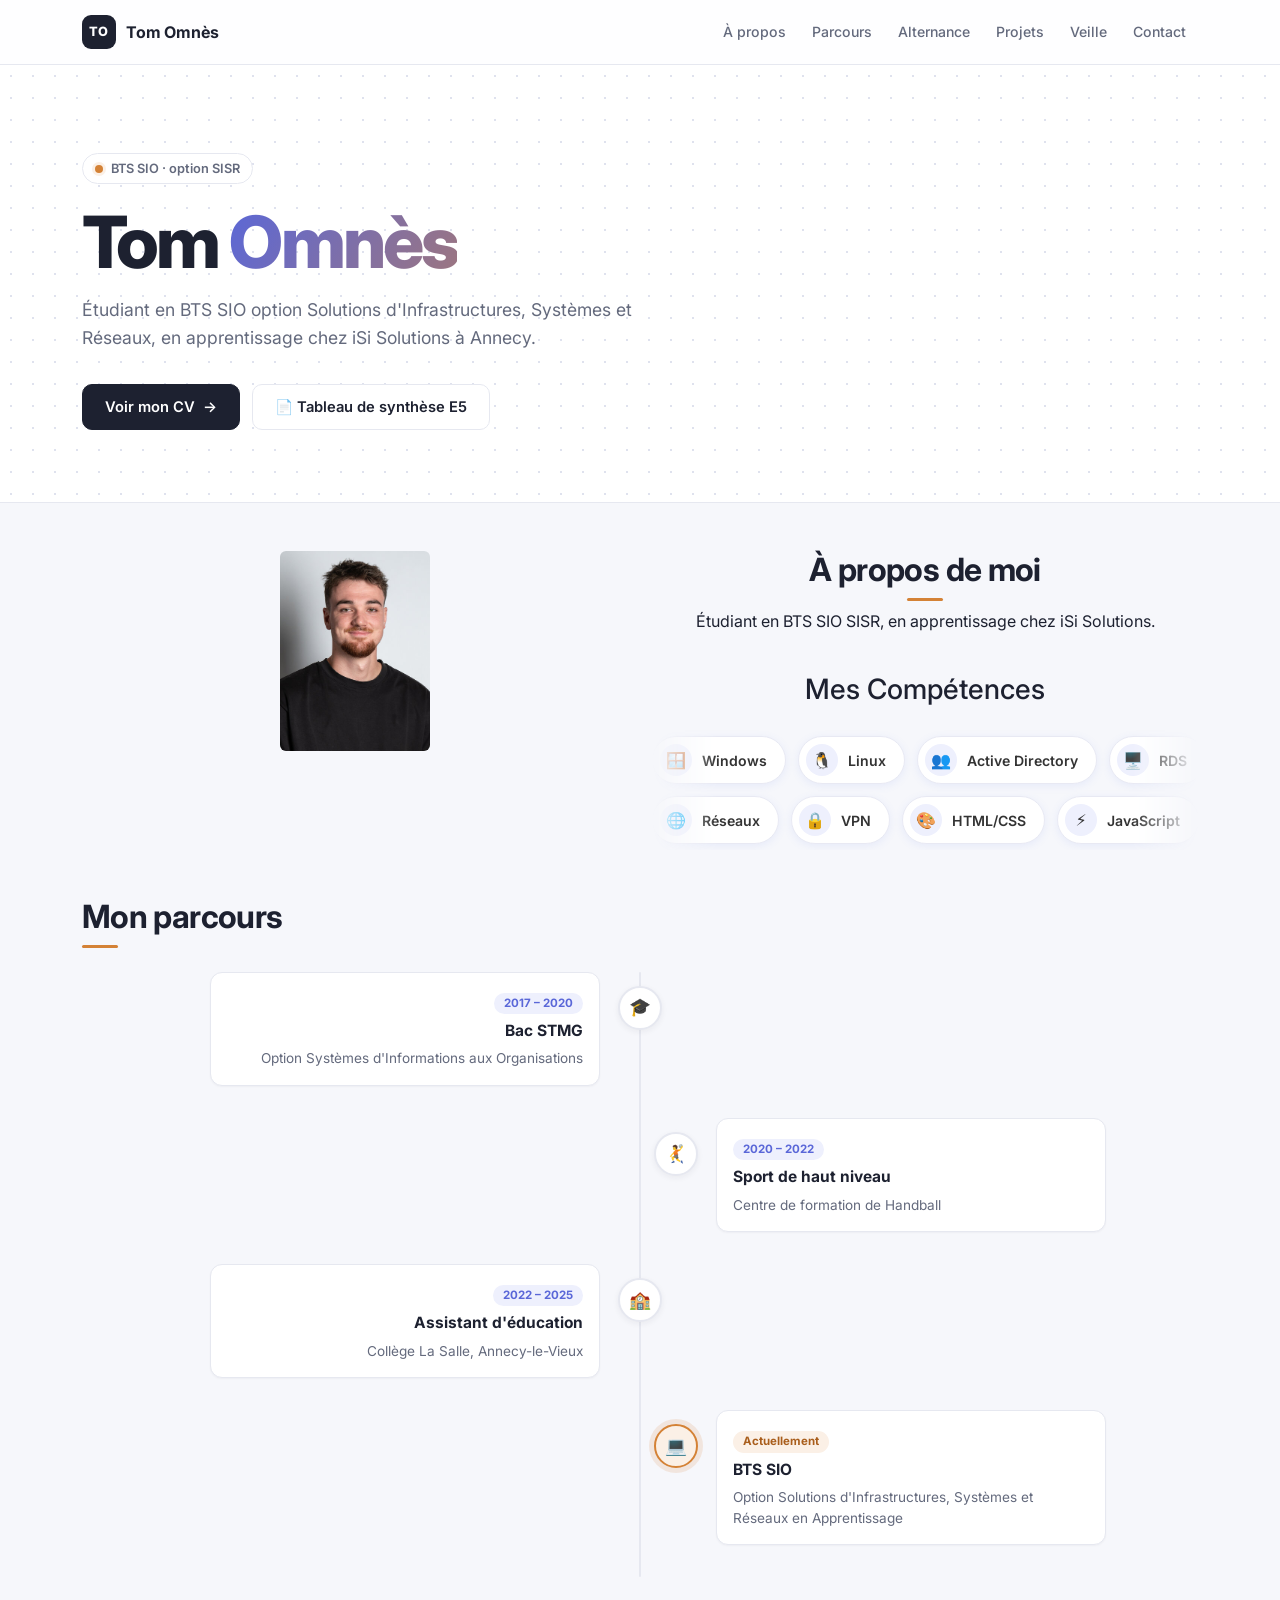
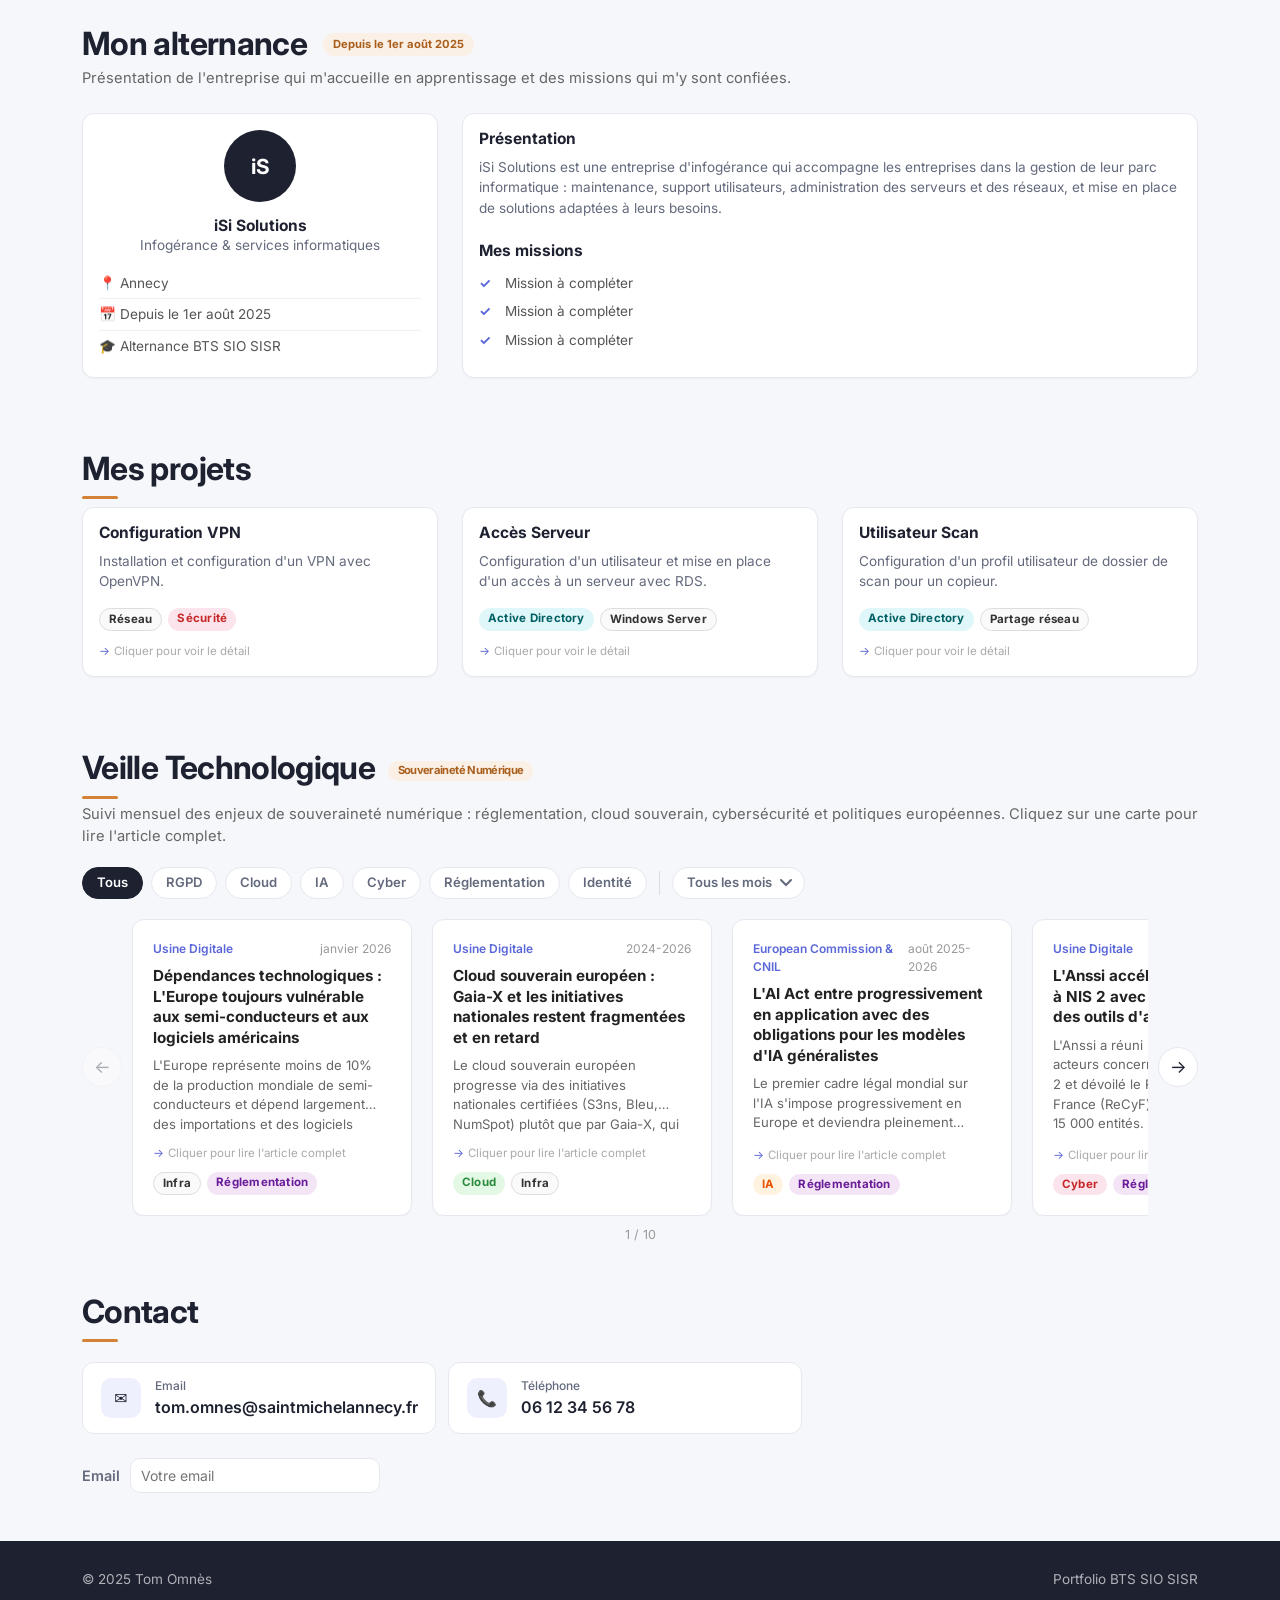
==== commit f010415e: "Add animations and CV button - Hero entrance, name shimmer and cursor spotlight on the dot grid - Sc" ====
--- a/index.html
+++ b/index.html
@@ -5,6 +5,12 @@
   <meta name="viewport" content="width=device-width, initial-scale=1">
   <title>Portfolio Tom Omnès</title>
   <link href="https://cdn.jsdelivr.net/npm/bootstrap@5.3.2/dist/css/bootstrap.min.css" rel="stylesheet">
+  <script>
+    // Animations activées sauf si l'appareil demande moins de mouvement
+    if (!window.matchMedia('(prefers-reduced-motion: reduce)').matches) {
+      document.documentElement.classList.add('anim');
+    }
+  </script>
   <link rel="preconnect" href="https://fonts.googleapis.com">
   <link rel="preconnect" href="https://fonts.gstatic.com" crossorigin>
   <link href="https://fonts.googleapis.com/css2?family=Inter:wght@400;500;600;700;800&display=swap" rel="stylesheet">
@@ -76,10 +82,13 @@
     }
     .nav-links a:hover { color: var(--ink); background: #f1f2f7; }
     .nav-links a.active { color: var(--primary); }
-    .nav-links a.active::after {
+    .nav-links a::after {
       content: ""; position: absolute; left: 12px; right: 12px; bottom: 2px;
       height: 2px; border-radius: 2px; background: var(--primary);
-    }
+      transform: scaleX(0); transition: transform 0.35s cubic-bezier(.22,1,.36,1);
+    }
+    .nav-links a:hover::after { transform: scaleX(0.35); }
+    .nav-links a.active::after { transform: scaleX(1); }
 
     .hero {
       padding: 5.5rem 0 4.5rem;
@@ -485,8 +494,8 @@
       max-width: 640px; width: 100%;
       max-height: 85vh; overflow-y: auto;
       padding: 2rem;
-      transform: translateY(24px);
-      transition: transform 0.25s ease;
+      transform: translateY(24px) scale(0.96);
+      transition: transform 0.45s cubic-bezier(.34,1.56,.64,1);
       position: relative;
     }
     .modal-overlay.open .modal-box {
@@ -556,6 +565,99 @@
       .veille-filters { gap: 6px; }
       .modal-box { padding: 1.5rem; }
     }
+
+
+    /* ══════════════════════════════════════════════════════════
+       ANIMATIONS
+    ══════════════════════════════════════════════════════════ */
+    /* Barre de progression de lecture sous la navigation */
+    .scroll-progress {
+      position: absolute; left: 0; bottom: -1px; height: 2px; width: 100%;
+      background: var(--primary);
+      transform: scaleX(var(--scroll, 0)); transform-origin: left;
+    }
+
+    /* Accueil : les points s'allument en couleur autour du curseur */
+    .hero { position: relative; overflow: hidden; }
+    .hero::before {
+      content: ""; position: absolute; inset: 0; pointer-events: none;
+      background-image: radial-gradient(var(--primary) 1.4px, transparent 1.4px);
+      background-size: 22px 22px;
+      -webkit-mask-image: radial-gradient(240px circle at var(--mx, 50%) var(--my, 50%), #000, transparent 70%);
+              mask-image: radial-gradient(240px circle at var(--mx, 50%) var(--my, 50%), #000, transparent 70%);
+      opacity: 0; transition: opacity 0.5s ease;
+    }
+    .hero:hover::before { opacity: 0.9; }
+    .hero .container { position: relative; z-index: 1; }
+
+    /* Flèche du bouton principal */
+    .btn-arrow { display: inline-block; transition: transform 0.3s cubic-bezier(.22,1,.36,1); }
+    .btn-solid:hover .btn-arrow { transform: translateX(4px); }
+
+    /* Halo qui suit le curseur sur les cartes cliquables */
+    .projet-card, .veille-card, .contact-item { position: relative; }
+    .projet-card::after, .veille-card::after, .contact-item::after {
+      content: ""; position: absolute; inset: 0; border-radius: inherit;
+      pointer-events: none; opacity: 0; transition: opacity 0.3s ease;
+      background: radial-gradient(320px circle at var(--mx, 50%) var(--my, 50%), rgba(90,103,216,0.09), transparent 60%);
+    }
+    .projet-card:hover::after, .veille-card:hover::after, .contact-item:hover::after { opacity: 1; }
+
+    /* Frise : la ligne se colore au fil du défilement */
+    .timeline::after {
+      content: ""; position: absolute;
+      top: 0; bottom: 0; left: 50%; width: 2px;
+      background: var(--primary); border-radius: 2px;
+      transform: translateX(-50%) scaleY(var(--progress, 1));
+      transform-origin: top;
+    }
+    .timeline-dot { transition: border-color 0.4s ease, transform 0.4s cubic-bezier(.34,1.56,.64,1); }
+    .timeline-item.is-reached .timeline-dot { border-color: var(--primary); }
+    .timeline-item.is-current.is-reached .timeline-dot { border-color: var(--accent); }
+    @media (max-width: 767px) {
+      .timeline::after { left: 22px; }
+    }
+
+    /* Tout ce qui suit ne s'applique que si les animations sont autorisées */
+    .anim .hero-eyebrow,
+    .anim .hero h1,
+    .anim .hero-lead,
+    .anim .hero-actions {
+      animation: heroIn 1s cubic-bezier(.22,1,.36,1) both;
+    }
+    .anim .hero h1      { animation-delay: 0.12s; }
+    .anim .hero-lead    { animation-delay: 0.28s; }
+    .anim .hero-actions { animation-delay: 0.42s; }
+    @keyframes heroIn {
+      from { opacity: 0; transform: translateY(24px); filter: blur(8px); }
+      to   { opacity: 1; transform: none; filter: none; }
+    }
+
+    /* Reflet qui glisse lentement sur le nom */
+    .anim .hero h1 .accent {
+      background-size: 200% 100%;
+      animation: shimmer 6s ease-in-out infinite alternate;
+    }
+    @keyframes shimmer {
+      from { background-position: 0% 50%; }
+      to   { background-position: 100% 50%; }
+    }
+
+    /* Apparition au défilement (classe .reveal posée par le JS) */
+    .anim .reveal {
+      opacity: 0; transform: translateY(28px);
+      transition: opacity 0.8s cubic-bezier(.22,1,.36,1), transform 0.8s cubic-bezier(.22,1,.36,1);
+      transition-delay: var(--delay, 0s);
+    }
+    .anim .timeline-item.reveal { transform: translateX(-36px); }
+    .anim .timeline-item.reveal:nth-child(even) { transform: translateX(36px); }
+    .anim .reveal.is-visible { opacity: 1; transform: none; }
+    @media (max-width: 767px) {
+      .anim .timeline-item.reveal:nth-child(even) { transform: translateX(-36px); }
+      .anim .timeline-item.reveal.is-visible { transform: none; }
+    }
+    .anim .timeline-item.reveal .timeline-dot { transform: scale(0); }
+    .anim .timeline-item.reveal.is-visible .timeline-dot { transform: scale(1); transition-delay: 0.25s; }
 
   </style>
 </head>
@@ -590,6 +692,7 @@
   </div>
 
   <header class="site-header">
+    <div class="scroll-progress" aria-hidden="true"></div>
     <nav class="container site-nav">
       <a href="#top" class="brand"><span class="brand-mark">TO</span>Tom Omnès</a>
       <div class="nav-links">
@@ -609,7 +712,7 @@
       <h1>Tom <span class="accent">Omnès</span></h1>
       <p class="hero-lead">Étudiant en BTS SIO option Solutions d'Infrastructures, Systèmes et Réseaux, en apprentissage chez iSi Solutions à Annecy.</p>
       <div class="hero-actions">
-        <a href="#projets" class="btn-solid">Voir mes projets →</a>
+        <a href="documents/CV-Tom-Omnes.pdf" target="_blank" rel="noopener" class="btn-solid">Voir mon CV <span class="btn-arrow">→</span></a>
         <a href="documents/E5-Tableau-de-synthese.pdf" target="_blank" rel="noopener" class="btn-ghost">📄 Tableau de synthèse E5</a>
       </div>
     </div>
@@ -1109,6 +1212,68 @@
     window.addEventListener('scroll', updateActiveLink, { passive: true });
     updateActiveLink();
 
+    /* ── ANIMATIONS ──────────────────────────────────────────── */
+    const animOn   = document.documentElement.classList.contains('anim');
+    const progress = document.querySelector('.scroll-progress');
+    const timeline = document.querySelector('.timeline');
+    const steps    = timeline.querySelectorAll('.timeline-item');
+
+    // Apparition au défilement, en cascade entre éléments voisins
+    if (animOn && 'IntersectionObserver' in window) {
+      const groups = [
+        'main h2', '.alternance-intro', '.veille-intro', '#propos > div',
+        '#alternance .row > div', '#projets .row > div', '.timeline-item',
+        '.veille-filters', '.veille-carousel-wrapper', '.contact-grid', '#contact .form_group'
+      ];
+      const revealer = new IntersectionObserver(function (entries) {
+        entries.forEach(function (entry) {
+          if (!entry.isIntersecting) return;
+          entry.target.classList.add('is-visible');
+          revealer.unobserve(entry.target);
+        });
+      }, { rootMargin: '0px 0px -10% 0px' });
+      groups.forEach(function (selector) {
+        document.querySelectorAll(selector).forEach(function (el) {
+          const index = Array.prototype.indexOf.call(el.parentElement.children, el);
+          el.style.setProperty('--delay', Math.min(index, 4) * 0.08 + 's');
+          el.classList.add('reveal');
+          revealer.observe(el);
+        });
+      });
+    }
+
+    // Barre de lecture + ligne de la frise, recalculées une fois par image
+    let ticking = false;
+    function onScroll() {
+      const max = document.documentElement.scrollHeight - window.innerHeight;
+      progress.style.setProperty('--scroll', max > 0 ? window.scrollY / max : 0);
+
+      const r = timeline.getBoundingClientRect();
+      const filled = animOn
+        ? Math.min(Math.max((window.innerHeight * 0.6 - r.top) / r.height, 0), 1)
+        : 1;
+      timeline.style.setProperty('--progress', filled);
+      steps.forEach(function (step) {
+        const dot = step.querySelector('.timeline-dot').getBoundingClientRect();
+        step.classList.toggle('is-reached', dot.top + dot.height / 2 <= r.top + filled * r.height + 1);
+      });
+      ticking = false;
+    }
+    window.addEventListener('scroll', function () {
+      if (!ticking) { ticking = true; requestAnimationFrame(onScroll); }
+    }, { passive: true });
+    window.addEventListener('resize', onScroll);
+    onScroll();
+
+    // Position du curseur transmise aux effets de halo (accueil et cartes)
+    document.addEventListener('pointermove', function (e) {
+      const el = e.target.closest && e.target.closest('.hero, .projet-card, .veille-card, .contact-item');
+      if (!el) return;
+      const r = el.getBoundingClientRect();
+      el.style.setProperty('--mx', (e.clientX - r.left) + 'px');
+      el.style.setProperty('--my', (e.clientY - r.top) + 'px');
+    }, { passive: true });
+
     /* ── CARROUSEL COMPÉTENCES ───────────────────────────────── */
     // Répète la liste jusqu'à remplir la largeur, puis la double :
     // l'animation à -50 % retombe alors exactement sur le point de départ.
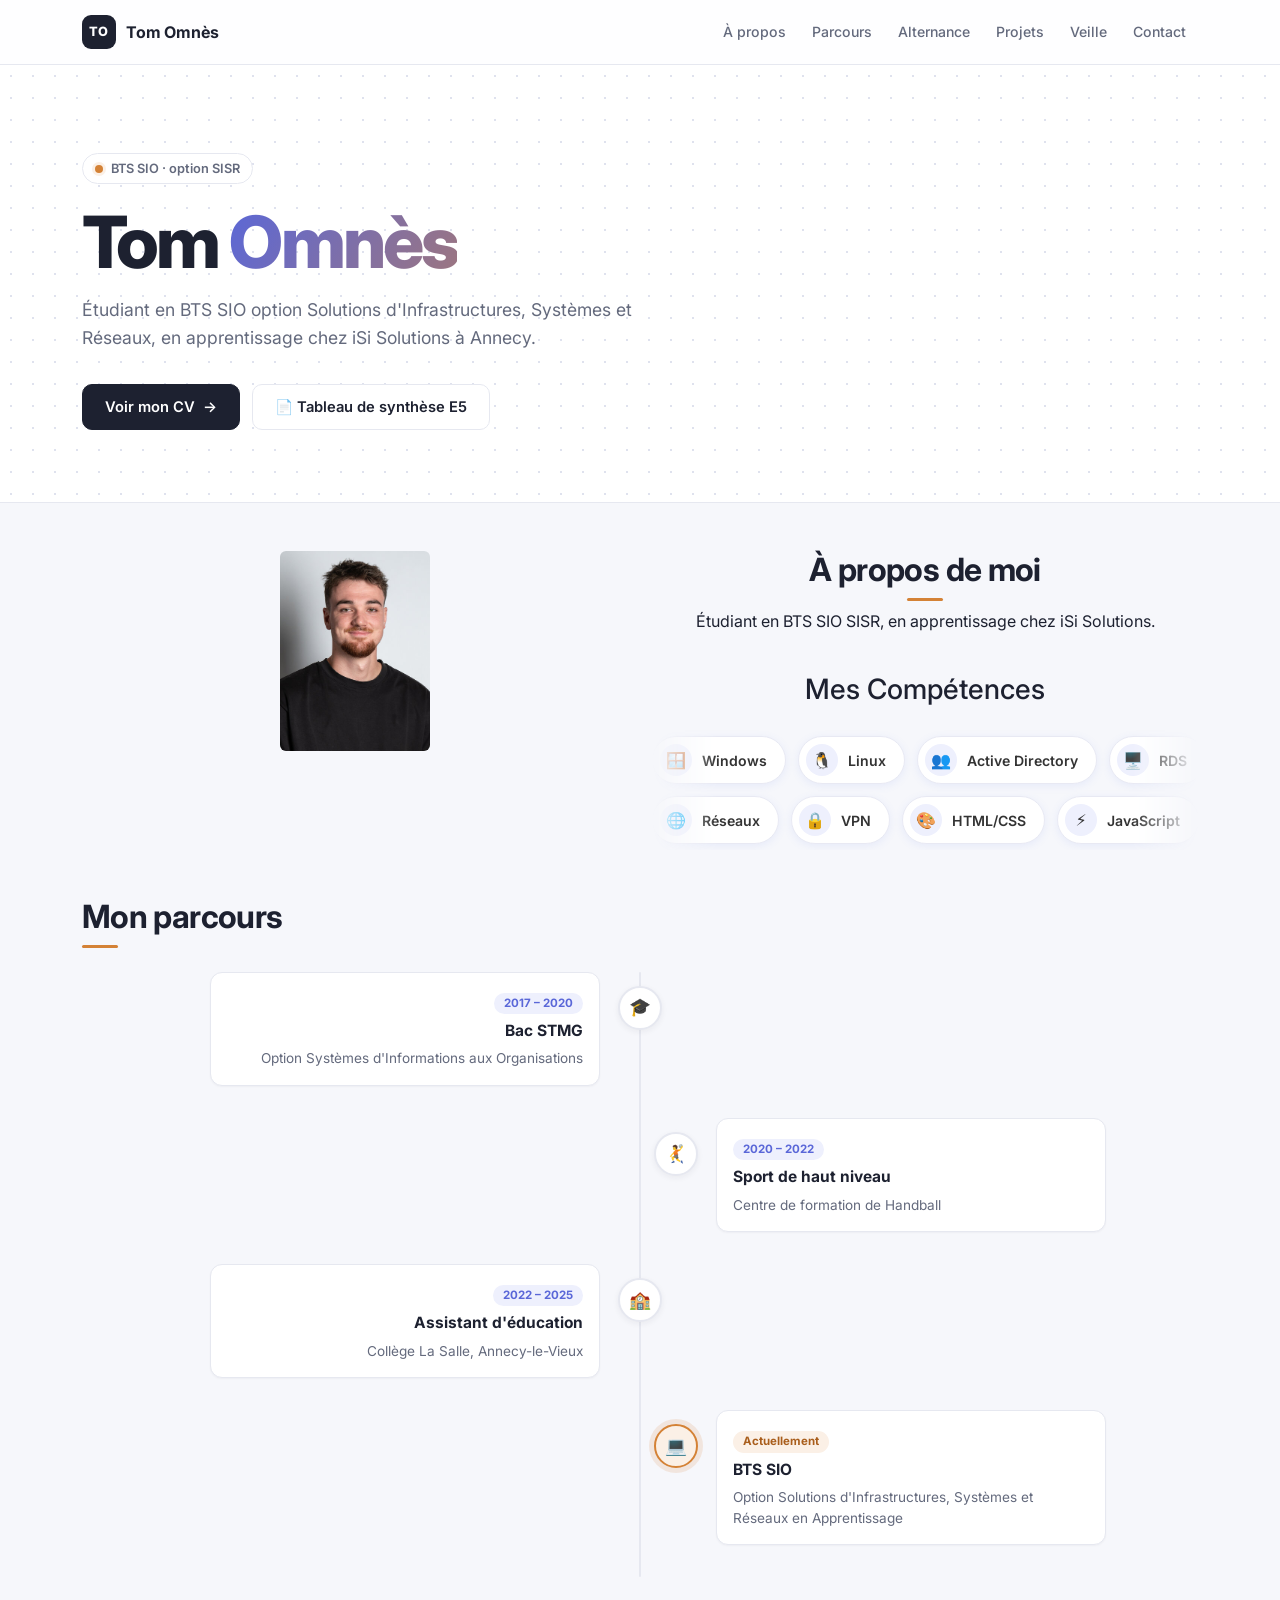
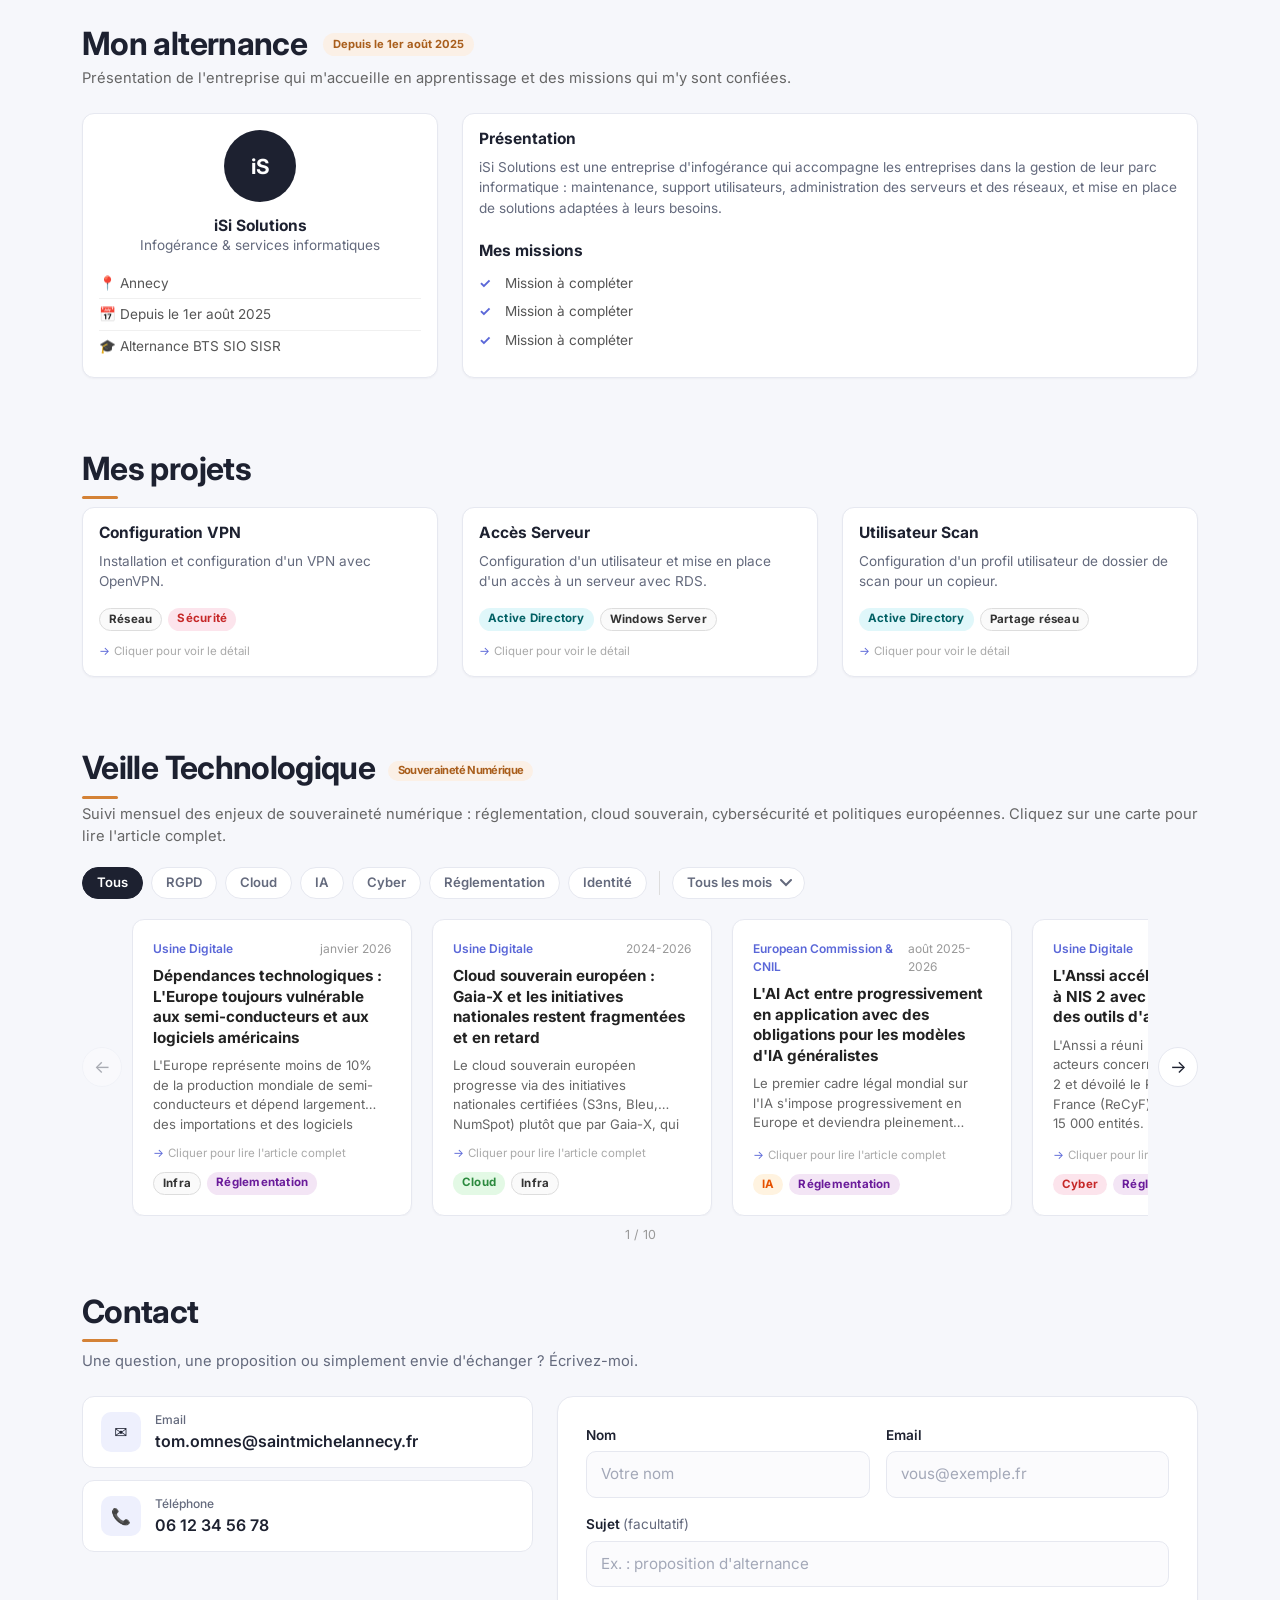
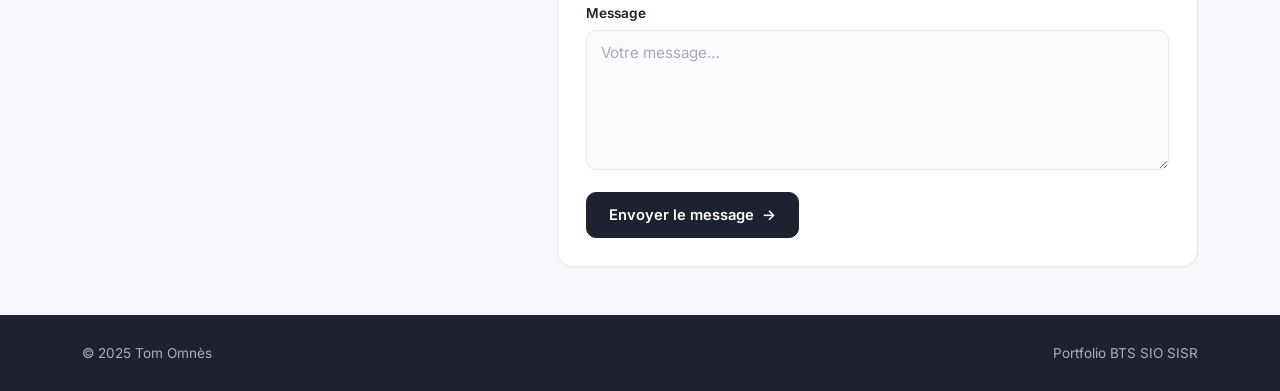
==== commit 4cececb3: "Add contact form - Name, email, optional subject and message fields with inline validation - Opens t" ====
--- a/index.html
+++ b/index.html
@@ -145,10 +145,8 @@
     /* ══════════════════════════════════════════════════════════
        CONTACT
     ══════════════════════════════════════════════════════════ */
-    .contact-grid {
-      display: grid; grid-template-columns: repeat(auto-fit, minmax(260px, 1fr));
-      gap: 12px; max-width: 720px; margin: 1.25rem 0 1.5rem;
-    }
+    .contact-intro { color: var(--muted); font-size: 0.92rem; margin-bottom: 1.5rem; }
+    .contact-grid { display: grid; gap: 12px; }
     .contact-item {
       display: flex; align-items: center; gap: 14px;
       padding: 14px 18px; border-radius: 12px;
@@ -163,6 +161,43 @@
     .contact-item small {
       display: block; font-size: 0.75rem; font-weight: 500; color: var(--muted);
     }
+    .contact-form {
+      background: #fff; border: 1px solid var(--line); border-radius: 16px;
+      padding: 1.75rem; box-shadow: 0 1px 2px rgba(29,33,48,0.04);
+    }
+    .field label {
+      display: block; margin-bottom: 6px;
+      font-size: 0.85rem; font-weight: 600; color: var(--ink);
+    }
+    .field .optional { font-weight: 400; color: var(--muted); }
+    .field input, .field textarea {
+      width: 100%; padding: 11px 14px;
+      font: inherit; font-size: 0.95rem; color: var(--ink);
+      background: #fbfbfd; border: 1px solid var(--line); border-radius: 10px;
+      outline: none;
+      transition: border-color 0.2s ease, box-shadow 0.2s ease, background 0.2s ease;
+    }
+    .field textarea { resize: vertical; min-height: 140px; }
+    .field input::placeholder, .field textarea::placeholder { color: #a3a8b8; }
+    .field input:focus, .field textarea:focus {
+      background: #fff; border-color: var(--primary);
+      box-shadow: 0 0 0 4px var(--primary-soft);
+    }
+    .field-error { display: none; margin-top: 6px; font-size: 0.78rem; color: #c0392b; }
+    .field.is-invalid input, .field.is-invalid textarea {
+      border-color: #d9534f; box-shadow: 0 0 0 4px #fdecea;
+    }
+    .field.is-invalid .field-error { display: block; }
+    .hp { position: absolute; left: -9999px; width: 1px; height: 1px; opacity: 0; }
+
+    .form-footer { display: flex; flex-wrap: wrap; align-items: center; gap: 16px; }
+    button.btn-solid { cursor: pointer; font-family: inherit; }
+    button.btn-solid:disabled { opacity: 0.6; cursor: wait; transform: none; }
+    .form-status { margin: 0; font-size: 0.88rem; color: var(--muted); }
+    .form-status.is-success { color: #2b8a3e; font-weight: 600; }
+    .form-status.is-error   { color: #c0392b; font-weight: 600; }
+    .anim .form-status.is-success { animation: heroIn 0.6s cubic-bezier(.22,1,.36,1) both; }
+
     .contact-icon {
       width: 40px; height: 40px; border-radius: 10px; flex-shrink: 0;
       display: flex; align-items: center; justify-content: center;
@@ -1165,6 +1200,9 @@
     <!-- ── CONTACT ───────────────────────────────────────────── -->
     <div id="contact" class="mb-5">
       <h2>Contact</h2>
+      <p class="contact-intro">Une question, une proposition ou simplement envie d'échanger ? Écrivez-moi.</p>
+      <div class="row g-4">
+        <div class="col-lg-5">
       <div class="contact-grid">
         <a class="contact-item" href="mailto:tom.omnes@saintmichelannecy.fr">
           <span class="contact-icon">✉️</span>
@@ -1175,9 +1213,46 @@
           <span><small>Téléphone</small>06 12 34 56 78</span>
         </a>
       </div>
-      <div class="form_group">
-        <label for="email">Email</label>
-        <input type="email" name="email" id="email" placeholder="Votre email">
+        </div>
+
+        <div class="col-lg-7">
+          <!--
+            Sans data-endpoint : ouvre la messagerie du visiteur avec le message prérempli.
+            Pour recevoir les messages directement : créer un formulaire sur formspree.io
+            et coller son URL dans data-endpoint (ex. https://formspree.io/f/xxxxxxx).
+          -->
+          <form class="contact-form" id="contactForm" novalidate
+                data-endpoint=""
+                data-email="tom.omnes@saintmichelannecy.fr">
+            <div class="row g-3">
+              <div class="col-sm-6 field">
+                <label for="cf-name">Nom</label>
+                <input id="cf-name" name="name" type="text" autocomplete="name" placeholder="Votre nom" required>
+                <span class="field-error">Indiquez votre nom.</span>
+              </div>
+              <div class="col-sm-6 field">
+                <label for="cf-email">Email</label>
+                <input id="cf-email" name="email" type="email" autocomplete="email" placeholder="vous@exemple.fr" required>
+                <span class="field-error">Indiquez une adresse email valide.</span>
+              </div>
+              <div class="col-12 field">
+                <label for="cf-subject">Sujet <span class="optional">(facultatif)</span></label>
+                <input id="cf-subject" name="subject" type="text" placeholder="Ex. : proposition d'alternance">
+              </div>
+              <div class="col-12 field">
+                <label for="cf-message">Message</label>
+                <textarea id="cf-message" name="message" rows="5" minlength="10" placeholder="Votre message…" required></textarea>
+                <span class="field-error">Votre message doit contenir au moins 10 caractères.</span>
+              </div>
+              <!-- Piège anti-spam : invisible pour les humains -->
+              <input type="text" name="_gotcha" class="hp" tabindex="-1" autocomplete="off" aria-hidden="true">
+              <div class="col-12 form-footer">
+                <button type="submit" class="btn-solid">Envoyer le message <span class="btn-arrow">→</span></button>
+                <p class="form-status" id="formStatus" role="status" aria-live="polite"></p>
+              </div>
+            </div>
+          </form>
+        </div>
       </div>
     </div>
 
@@ -1223,7 +1298,7 @@
       const groups = [
         'main h2', '.alternance-intro', '.veille-intro', '#propos > div',
         '#alternance .row > div', '#projets .row > div', '.timeline-item',
-        '.veille-filters', '.veille-carousel-wrapper', '.contact-grid', '#contact .form_group'
+        '.veille-filters', '.veille-carousel-wrapper', '.contact-intro', '#contact .row > div'
       ];
       const revealer = new IntersectionObserver(function (entries) {
         entries.forEach(function (entry) {
@@ -1273,6 +1348,67 @@
       el.style.setProperty('--mx', (e.clientX - r.left) + 'px');
       el.style.setProperty('--my', (e.clientY - r.top) + 'px');
     }, { passive: true });
+
+    /* ── FORMULAIRE DE CONTACT ───────────────────────────────── */
+    const form     = document.getElementById('contactForm');
+    const status   = document.getElementById('formStatus');
+    const submit   = form.querySelector('button[type="submit"]');
+    const required = form.querySelectorAll('[required]');
+
+    function setStatus(text, type) {
+      status.textContent = text;
+      status.className = 'form-status' + (type ? ' is-' + type : '');
+    }
+
+    function checkField(input) {
+      const ok = input.value.trim() !== '' && input.checkValidity();
+      input.closest('.field').classList.toggle('is-invalid', !ok);
+      return ok;
+    }
+
+    // Une fois signalé en erreur, le champ se corrige pendant la saisie
+    required.forEach(function (input) {
+      input.addEventListener('input', function () {
+        if (input.closest('.field').classList.contains('is-invalid')) checkField(input);
+      });
+    });
+
+    form.addEventListener('submit', async function (e) {
+      e.preventDefault();
+      const invalid = Array.from(required).filter(input => !checkField(input));
+      if (invalid.length) {
+        invalid[0].focus();
+        setStatus('Merci de compléter les champs en rouge.', 'error');
+        return;
+      }
+
+      const data     = new FormData(form);
+      const endpoint = form.dataset.endpoint;
+
+      // Pas de service d'envoi configuré : on passe par la messagerie du visiteur
+      if (!endpoint) {
+        const subject = data.get('subject') || 'Contact depuis le portfolio';
+        const body = 'Nom : ' + data.get('name') + '\nEmail : ' + data.get('email') + '\n\n' + data.get('message');
+        window.location.href = 'mailto:' + form.dataset.email
+          + '?subject=' + encodeURIComponent(subject)
+          + '&body=' + encodeURIComponent(body);
+        setStatus('Votre messagerie s\'ouvre avec le message prérempli, il ne reste qu\'à l\'envoyer.', 'success');
+        return;
+      }
+
+      submit.disabled = true;
+      setStatus('Envoi en cours…');
+      try {
+        const res = await fetch(endpoint, { method: 'POST', body: data, headers: { Accept: 'application/json' } });
+        if (!res.ok) throw new Error(res.status);
+        form.reset();
+        setStatus('✓ Merci ! Votre message a bien été envoyé.', 'success');
+      } catch (err) {
+        setStatus('L\'envoi a échoué. Vous pouvez m\'écrire directement à ' + form.dataset.email + '.', 'error');
+      } finally {
+        submit.disabled = false;
+      }
+    });
 
     /* ── CARROUSEL COMPÉTENCES ───────────────────────────────── */
     // Répète la liste jusqu'à remplir la largeur, puis la double :
--- a/Style.css
+++ b/Style.css
@@ -4,50 +4,3 @@
   height: auto;
   display: block;
 }
-
-#email {
-  width: 250px;
-  padding: 6px 10px;
-  font-size: 14px;
-}
-
-.form_group {
-  display: flex;
-  flex-direction: row;
-  align-items: center;
-  gap: 10px;
-}
-
-
-.form_group label {
-  font-size: 0.9rem;
-  font-weight: 600;
-  margin-bottom: 0;
-  color: var(--muted);
-}
-
-
-.form_group input {
-  border: 1px solid var(--line);
-  border-radius: 10px;
-  background: #fff;
-  color: var(--ink);
-  font-size: 0.95rem;
-  outline: none;
-  padding: 0.7rem 1.5rem;
-  min-width: 220px
-}
-
-.form_group input:focus {
-  border-color: var(--primary);
-  box-shadow: 0 0 0 3px var(--primary-soft);
-}
-
-.form_group input:invalid:not(:focus):not(:placeholder-shown) {
-  background: white;
-  border-color: #c84504;
-  background-image: url("data:image/svg+xml,%3Csvg xmlns='http://www.w3.org/2000/svg' width='20' height='20' viewBox='0 0 24 24' fill='%23c84504'%3E%3Cpath d='M1 21h22L12 2 1 21zm12-3h-2v-2h2v2zm0-4h-2v-4h2v4z'/%3E%3C/svg%3E");
-  background-repeat: no-repeat;
-  background-position: right 10px center;
-  padding-right: 40px;
-}
